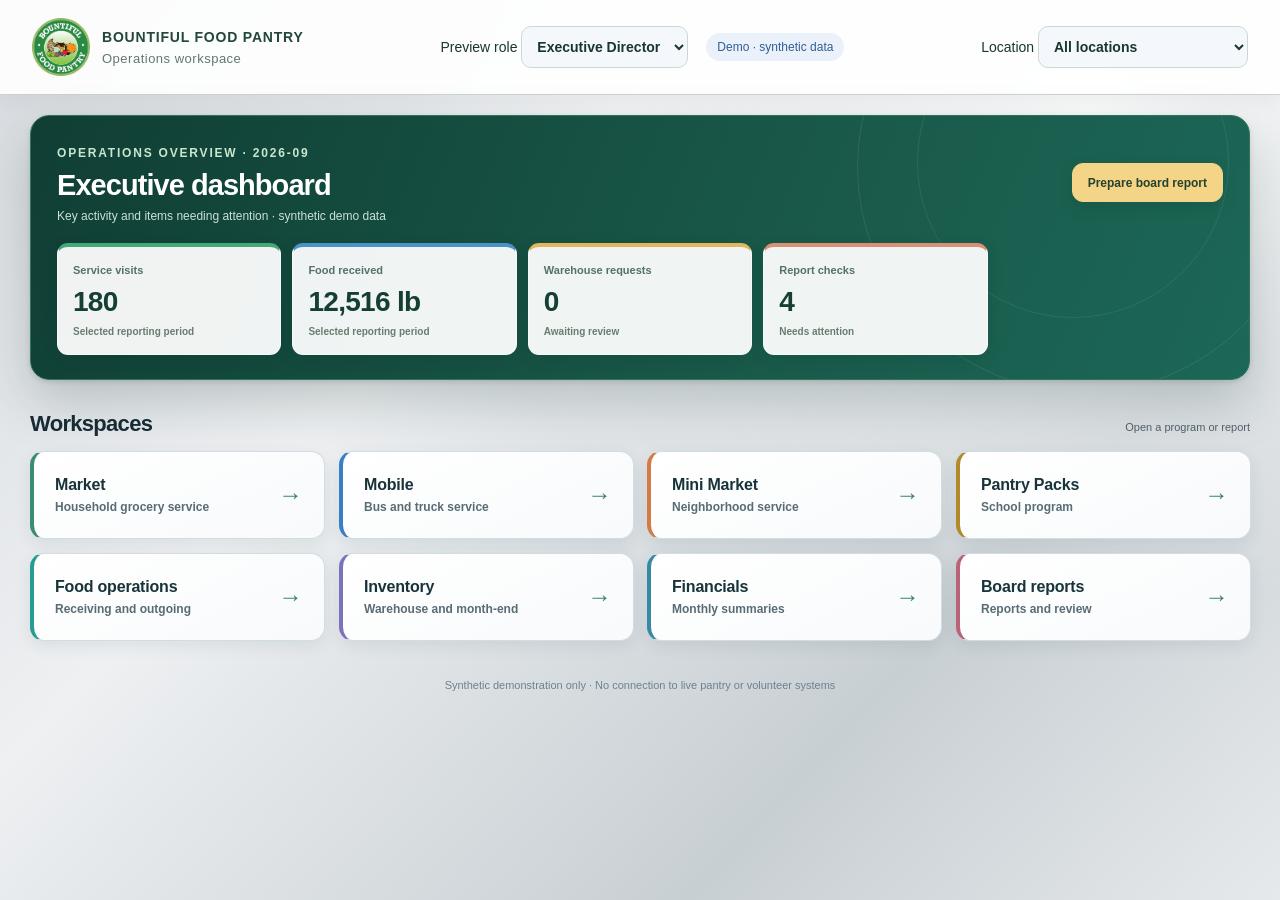
==== index.html @ 2905c81d "Release Mobile Bus form improvements" ====
<!doctype html><html lang="en"><head><meta charset="utf-8"><meta name="viewport" content="width=device-width,initial-scale=1"><link rel="icon" href="logo.png"><meta name="description" content="Bountiful Food Pantry operations prototype with synthetic demonstration data."><title>Bountiful · Operations</title><link rel="stylesheet" href="style.css?v=22"><link rel="stylesheet" href="theme.css?v=36"><link rel="stylesheet" href="report.css?v=3"></head><body><a class="skip-link" href="#main-content">Skip to main content</a><aside><img class="logo" src="logo.png" alt="Bountiful Food Pantry"><div class="workspace">OPERATIONS WORKSPACE</div><nav id="nav" aria-label="Main workspace navigation"></nav><div class="aside-bottom"><strong>One pantry. Shared purpose.</strong><p>Demo workspace<br>All records are synthetic.</p><button id="reset" class="quiet">Reset demo data</button></div></aside><div class="shell"><header><div class="header-brand"><img src="logo.png" alt="Bountiful Food Pantry" class="header-logo"><div><span class="eyebrow">BOUNTIFUL FOOD PANTRY</span><span class="header-caption">Operations workspace</span></div></div><label>Preview role <select id="demoRole" aria-label="Preview user role"><option value="director">Executive Director</option><option value="staff">Staff</option><option value="volunteer">Volunteer</option></select></label><span class="badge">Demo · synthetic data</span><label>Location <select id="location"><option value="all">All locations</option><option value="bountiful">Bountiful</option><option value="north">Northern Davis · planned</option></select></label></header><main id="main-content" tabindex="-1"><div class="heading"><div><p id="breadcrumb" class="eyebrow"></p><h1 id="title"></h1><p id="subtitle"></p></div><button class="primary" id="mainAction">Record service</button></div><div class="filterbar"><span>Reporting period</span><label>From <input id="from" type="date" value="2026-09-01"></label><label>To <input id="to" type="date" value="2026-09-30"></label><span id="periodStatus"></span></div><div id="content" aria-live="off"></div></main><footer>Synthetic demonstration only · No connection to live pantry or volunteer systems</footer></div><dialog id="modal" aria-labelledby="modalTitle"><form id="entry"><div class="dialog-head"><h2 id="modalTitle"></h2><button type="button" id="close" aria-label="Close form">×</button></div><div id="fields"></div><p class="muted">Saved once. Included automatically in the matching dashboards and reports.</p><button class="primary" type="submit">Save record</button></form></dialog><div id="toast" role="status"></div><script src="app.js?v=84"></script></body></html>
---- style.css ----
:root{--green:#2a8a42;--blue:#1f63b2;--ink:#172c25;--muted:#67776f;--line:#dfe7e2;--bg:#f4f7f5}*{box-sizing:border-box}body{margin:0;background:var(--bg);font:16px/1.5 'Segoe UI',Arial,sans-serif;color:var(--ink)}button,input,select,textarea{font:inherit}button{cursor:pointer;border:1px solid var(--line);border-radius:8px;background:white;padding:10px 16px;color:var(--ink)}button:hover{filter:brightness(.96)}button:focus-visible,a:focus-visible,input:focus-visible,select:focus-visible,textarea:focus-visible{outline:3px solid #82b5e9;outline-offset:3px}.primary{background:var(--green);color:white;border-color:var(--green)}aside{width:248px;position:fixed;inset:0 auto 0 0;background:#fff;border-right:1px solid var(--line);padding:28px 18px;display:flex;flex-direction:column}.logo{width:180px;height:100px;object-fit:contain;align-self:center}.workspace{font-size:12px;letter-spacing:1.8px;color:var(--muted);margin:26px 12px 14px}nav button{display:flex;align-items:center;gap:13px;width:100%;text-align:left;border:0;background:transparent;margin:4px 0;padding:12px 14px;font-size:15px}nav button.active{background:#eaf4ed;color:#206b34;font-weight:650}nav .icon{width:24px;color:var(--muted);font-size:21px}.aside-bottom{margin-top:auto;font-size:14px;padding:20px 10px 0}.aside-bottom p{color:var(--muted)}.quiet{background:transparent;font-size:14px}.shell{margin-left:248px}header{min-height:84px;display:flex;align-items:center;justify-content:space-between;padding:16px 36px;background:white;border-bottom:1px solid var(--line);gap:20px}.eyebrow{font-size:12px;letter-spacing:1.5px;font-weight:700;color:var(--muted)}.badge{background:#eaf2fb;color:var(--blue);border-radius:30px;padding:5px 11px;font-size:12px;margin-left:16px}select,input,textarea{border:1px solid #ccd9d1;border-radius:7px;background:white;padding:9px 11px;color:var(--ink)}header label{font-size:14px}main{padding:32px 36px;max-width:1600px;margin:auto}.heading{display:flex;justify-content:space-between;align-items:center;gap:20px}.heading h1{font-size:34px;font-weight:650;letter-spacing:-1px;margin:4px 0}.heading p{margin:0;color:var(--muted)}.filterbar{display:flex;align-items:center;gap:16px;margin:26px 0;font-size:14px;flex-wrap:wrap}.filterbar label{display:flex;gap:8px;align-items:center}.filterbar input{font-size:14px}#periodStatus{color:var(--muted);margin-left:auto}.metrics{display:grid;grid-template-columns:repeat(4,1fr);gap:18px}.card{background:#fff;border:1px solid var(--line);border-radius:12px;padding:24px;box-shadow:0 2px 3px #172c2503}.metric .value{font-size:34px;letter-spacing:-1px;font-weight:650;margin:12px 0 5px}.metric p{margin:0;font-size:14px;color:var(--muted)}.accent{color:var(--green)}.grid{display:grid;grid-template-columns:1.6fr 1fr;gap:22px;margin-top:22px}.grid.equal{grid-template-columns:1fr 1fr}h2{font-size:20px;font-weight:650;margin:0 0 6px}h3{font-size:16px;margin:0}.muted{color:var(--muted);font-size:14px}.section-head{display:flex;align-items:center;justify-content:space-between;margin-bottom:20px;gap:16px}.bar-row{display:grid;grid-template-columns:105px 1fr 70px;gap:15px;align-items:center;margin:22px 0;font-size:14px}.bar{height:14px;background:#edf2ef;border-radius:4px;overflow:hidden}.bar i{height:100%;display:block;background:var(--green);border-radius:4px}.bar-row:nth-child(even) .bar i{background:var(--blue)}.notice{padding:16px 18px;border-left:3px solid #c5942c;background:#fcf8ed;border-radius:5px;margin:16px 0;font-size:14px}.notice strong{display:block;margin-bottom:5px}.activity{display:flex;gap:14px;padding:17px 0;border-bottom:1px solid var(--line);align-items:center}.activity:last-child{border:0}.tile-icon{width:42px;height:42px;display:grid;place-items:center;background:#eaf4ed;color:var(--green);border-radius:10px;font-size:20px}.activity div:nth-child(2){flex:1}.status{font-size:12px;background:#eaf4ed;color:#226c36;padding:5px 9px;border-radius:20px;white-space:nowrap}.status.warn{background:#fcf2d9;color:#865d0c}.table-wrap{overflow:auto}table{border-collapse:collapse;width:100%;font-size:14px}th{text-align:left;color:var(--muted);font-weight:500;background:#f7f9f8}td,th{padding:15px 12px;border-bottom:1px solid var(--line)}td strong{font-weight:600}.toolbar{display:flex;gap:12px;margin-bottom:20px;flex-wrap:wrap}.toolbar input{flex:1;min-width:170px}.programs{display:grid;grid-template-columns:repeat(2,1fr);gap:20px}.program{border-top:4px solid var(--green)}.program .big{font-size:28px;font-weight:650}.program p{color:var(--muted);font-size:14px}.paper{background:white;border:1px solid var(--line);padding:40px;max-width:900px;margin:20px auto;box-shadow:0 5px 25px #1730220a}.paper-head{border-bottom:3px solid var(--green);display:flex;align-items:center;justify-content:space-between;padding-bottom:24px;margin-bottom:24px}.paper-head img{width:110px;height:80px;object-fit:contain}.paper h2{color:var(--green);margin-top:24px}.paper p{white-space:pre-wrap}textarea{width:100%;min-height:115px;resize:vertical}.note-field{margin:20px 0}.note-field label{display:block;font-weight:600;margin-bottom:9px}footer{padding:10px 36px 25px;color:var(--muted);font-size:12px}dialog{border:0;border-radius:14px;padding:28px;width:min(560px,90vw);box-shadow:0 15px 80px #0003}dialog::backdrop{background:#0b231c70}.dialog-head{display:flex;justify-content:space-between;align-items:center;margin-bottom:20px}.dialog-head button{border:0;font-size:24px;padding:0 8px}#fields label{display:block;margin:15px 0}#fields label input,#fields label select{display:block;width:100%;margin-top:6px}#toast{position:fixed;bottom:24px;right:24px;background:#173d29;color:white;padding:14px 22px;border-radius:9px;display:none}.empty{text-align:center;padding:65px 20px}.empty h2{font-size:26px}.progress{background:#e7ece9;height:9px;border-radius:9px;margin:14px 0}.progress i{display:block;height:100%;background:var(--blue);border-radius:9px}.hero-card{background:#153f2a;color:white;border:0}.hero-card p,.hero-card .muted{color:#c8ddd0}.hero-card h2{font-size:25px}.small-link{border:0;color:var(--blue);padding:3px;background:transparent;font-size:14px}@media(max-width:1100px){aside{width:210px}.shell{margin-left:210px}main{padding:24px}.metrics{grid-template-columns:repeat(2,1fr)}.grid{grid-template-columns:1fr}header{padding:16px 24px;flex-wrap:wrap}.badge{display:inline-block;margin:8px 0 0}}@media(max-width:720px){aside{position:static;width:auto;padding:12px}.logo{height:55px;width:140px}.workspace,.aside-bottom{display:none}nav{display:flex;overflow:auto}nav button{width:auto;white-space:nowrap}nav .icon{display:none}.shell{margin:0}header{padding:14px}main{padding:20px 14px}.heading{align-items:flex-start}.heading h1{font-size:28px}.metrics,.programs,.grid.equal{grid-template-columns:1fr}.paper{padding:20px}.filterbar{gap:8px}header select{max-width:230px}}@media print{aside,header,.heading,.filterbar,footer,.no-print,#toast{display:none!important}.shell{margin:0}main{padding:0}.paper{border:0;box-shadow:none;margin:0;max-width:none}.paper h2{break-after:avoid}.paper table,.paper p{break-inside:avoid}body{background:white}.paper-head{display:flex!important}}

.tasks{display:grid;grid-template-columns:repeat(3,1fr);gap:20px}.task{padding:28px;display:flex;align-items:flex-start;flex-direction:column}.task h2{margin:22px 0 8px;font-size:23px}.task p{color:var(--muted);margin:0 0 24px}.task button{width:100%;min-height:48px;margin-top:10px}.task .primary{margin-top:auto}.nav-section{font-size:12px;letter-spacing:1px;color:var(--muted);padding:14px 14px 6px}button{min-height:44px}@media(max-width:1100px){.tasks{grid-template-columns:1fr}}@media(max-width:720px){.nav-section{display:none}}

.single-program{grid-template-columns:1fr}.single-program .program{max-width:950px}.programs .program:nth-child(2){border-top-color:var(--blue)}

aside{overflow-y:auto}aside .logo,aside nav,aside .workspace,aside .aside-bottom{flex-shrink:0}

.program-home aside{display:none}.program-home .shell{margin-left:0}.program-home main{max-width:1200px;padding-top:48px}.program-home .heading{margin-bottom:32px}.program-home .heading h1{font-size:38px}.program-home header{max-width:none}.home-programs{display:grid;grid-template-columns:repeat(3,minmax(0,1fr));gap:22px}.program-choice{display:flex;flex-direction:column;align-items:flex-start;text-align:left;padding:28px;border:1px solid var(--line);border-top:4px solid var(--green);border-radius:12px;min-height:240px;box-shadow:0 3px 12px #173d2905;transition:box-shadow .15s,transform .15s}.program-choice:hover{transform:translateY(-3px);box-shadow:0 8px 22px #173d2912}.program-choice:nth-child(2),.program-choice:nth-child(5){border-top-color:var(--blue)}.program-choice strong{font-size:23px;margin:20px 0 8px;line-height:1.25}.choice-description{font-size:16px;color:var(--muted);margin-bottom:24px}.choice-open{margin-top:auto;color:var(--green);font-weight:650;font-size:15px}.home-leadership{display:flex;justify-content:space-between;align-items:center;gap:20px;border-top:1px solid var(--line);margin-top:34px;padding-top:26px}.home-leadership p{margin:4px 0}.home-links{display:flex;gap:12px;flex-wrap:wrap}.program-home header .eyebrow{font-size:14px}.program-home footer{text-align:center}@media(max-width:950px){.home-programs{grid-template-columns:repeat(2,minmax(0,1fr))}.home-leadership{align-items:flex-start;flex-direction:column}}@media(max-width:600px){.home-programs{grid-template-columns:1fr}.program-home main{padding-top:28px}.program-home .heading h1{font-size:30px}.program-choice{min-height:210px}.home-links{width:100%}.home-links button{flex:1}}
.program-home .filterbar{display:none!important}

/* Hidden workspaces must remain hidden even when cards/grid define display. */
[hidden]{display:none!important}
[data-daily-section][aria-pressed="true"],[data-food-section][aria-pressed="true"]{background:#e5f3e7;border-color:#5c956b;font-weight:700}
---- theme.css ----
/* Bountiful: bright program identity, calm working surfaces. */
:root{--ink:#132d3c;--muted:#536a79;--line:#dce5ed;--bg:#f0f5fa;--green:#2a8a42;--blue:#1f63b2}body{font-family:'Segoe UI',Arial,sans-serif;background:radial-gradient(ellipse at 90% 0,#e6f0ff 0,transparent 50%),var(--bg)}h1,h2,.value,.big,.program-choice strong{font-family:'Segoe UI',Arial,sans-serif}button{transition:background .18s,box-shadow .18s,transform .18s;border-radius:11px;font-weight:600}button:hover{filter:none;box-shadow:0 4px 12px #16354b12}button:active{transform:translateY(1px)}.primary{background:linear-gradient(135deg,#2a8a42,#177138);box-shadow:0 5px 13px #2a8a4222}.primary:hover{background:linear-gradient(135deg,#24843c,#12672e)}svg{display:block;width:24px;height:24px;flex-shrink:0}aside{background:linear-gradient(180deg,#153d32,#123f40);border:0;color:#eaf5ef;padding:24px 14px}.logo{width:90px;height:90px;background:white;border-radius:50%;padding:4px;box-shadow:0 6px 18px #0002}.workspace{color:#b4d3c7;font-size:11px;text-align:center;margin:20px 0 12px;letter-spacing:1.5px}.nav-section{color:#9cc3b8;padding-top:23px;font-size:11px}nav button{color:#e4f1ec;font-weight:450;font-size:14px;padding:11px 13px;border-radius:10px;min-height:44px;margin:3px 0}nav button:hover{background:#ffffff12;box-shadow:none}nav button.active{background:#e5f4de;color:#1b5731;font-weight:700;box-shadow:0 4px 15px #0001}nav .icon{color:#a7cbbb;width:22px}nav .icon svg{width:21px;height:21px}nav button.active .icon{color:#258344}.aside-bottom{border-top:1px solid #ffffff20;margin-top:24px;padding-top:20px}.aside-bottom strong{font-weight:500}.aside-bottom p{color:#b7d1c6}.aside-bottom .quiet{color:#d4eade;border-color:#ffffff30}.aside-bottom .quiet:hover{background:#ffffff12}header{background:#ffffffdc;border-bottom:1px solid #dfe7f0;gap:18px;min-height:88px}.header-brand{display:flex;align-items:center;gap:12px}.header-logo{width:48px;height:48px;object-fit:contain;display:none}.header-caption{display:block;font-size:12px;color:var(--muted);letter-spacing:.5px}.header-brand .eyebrow{font-size:12px;color:#23473a}.badge{margin:0;background:#eaf1fb;color:#315f91;font-size:12px;white-space:nowrap}header label{margin-left:auto}header select{border-radius:10px;background:#f4f8fc;font-size:14px;font-weight:600}.heading h1{font-size:36px;font-weight:750;letter-spacing:-1.2px;color:#15364a}.heading .eyebrow{color:var(--blue);font-size:11px}.heading p#subtitle{font-size:15px;margin-top:5px}.filterbar{background:#ffffffa8;border:1px solid #dfe7f0;border-radius:13px;padding:12px 16px;margin:24px 0;gap:12px}.filterbar>span:first-child{font-weight:650;color:#294958}.filterbar input{background:#f6f9fc;border-color:#d6e0eb;border-radius:8px}.card{border-radius:17px;border-color:#e0e8f0;box-shadow:0 5px 18px #193e5705;padding:26px}.metric{position:relative;overflow:hidden;border-top:3px solid #2a8a42;background:linear-gradient(145deg,#fff,#f1faf3)}.metric:nth-child(2){border-top-color:#1f63b2;background:linear-gradient(145deg,#fff,#edf4fe)}.metric:nth-child(3){border-top-color:#d39924;background:linear-gradient(145deg,#fff,#fff8e6)}.metric:nth-child(4){border-top-color:#bb5148;background:linear-gradient(145deg,#fff,#fff0ed)}.metric .value{font-size:40px;font-weight:750;letter-spacing:-1.4px;color:#174a31;margin:10px 0}.metric:nth-child(2) .value{color:#1f579e}.metric:nth-child(3) .value{color:#865b08}.metric:nth-child(4) .value{color:#9c4038}.metric p:first-child{font-size:14px;font-weight:650;color:#385a6a}.metric p:last-child{font-size:13px;line-height:1.5}.section-head h2{font-size:21px;color:#173f50}.tile-icon{border-radius:14px;background:#e5f3e9;width:48px;height:48px;flex-shrink:0;box-shadow:0 3px 9px #1c55310b}.tile-icon svg{width:26px;height:26px}.bar{height:18px;border-radius:6px;background:#edf2f8}.bar i{background:linear-gradient(90deg,#49ad65,#248242);border-radius:6px;transform-origin:left;animation:grow-bar .7s cubic-bezier(.2,.8,.2,1)}.bar-row:nth-child(even) .bar i{background:linear-gradient(90deg,#5b99e2,#1f63b2)}.bar-row strong{text-align:right;color:#284a5e}.bar-row{grid-template-columns:105px 1fr 55px}.notice{background:#fff8e4;border-color:#d5a02c;border-radius:10px;color:#70541b}.activity{padding:18px 0}.status{font-weight:650;background:#e2f5e5}.hero-card{background:linear-gradient(130deg,#164c35,#17645c);box-shadow:0 10px 24px #134b3520}.hero-card h2{color:white;font-size:30px}.hero-card button{background:#f0f9ee;color:#1b5632;border:0}.program{border-top-width:0;position:relative;overflow:hidden;padding:32px;background:linear-gradient(160deg,#fff 65%,#e9f6ee)}.program-title{display:flex;align-items:center;gap:16px}.program .big{font-size:42px;letter-spacing:-1.5px;color:#245c3c;font-weight:750;margin:28px 0 10px}.program-mobile{background:linear-gradient(160deg,#fff 65%,#ebf3ff)}.program-mobile .tile-icon{background:#e7f0ff;color:var(--blue)}.program-mobile .big{color:var(--blue)}.program-mini .tile-icon{background:#fff0ea;color:#b5523d}.program-mini{background:linear-gradient(160deg,#fff 65%,#fff0ea)}.program-mini .big{color:#a74935}.program button{background:#2a8a42;color:white;border:0}.program-mobile button{background:#1f63b2}.program-mini button{background:#b5523d}.program table{background:#ffffffc0;border-radius:12px;overflow:hidden}th{background:#f0f5fa;font-weight:650;color:#436377;font-size:12px;letter-spacing:.25px}td{border-color:#edf1f6}tbody tr:hover{background:#f5f9fc}td button{font-size:13px;background:#eef6f0;color:#23743b;border:0}.table-wrap{border-radius:12px}.toolbar input{background:#f4f8fc;border-color:#dbe6f1;padding:12px 16px}.toolbar select{background:#f4f8fc}textarea{background:#f8fafc;border-color:#d8e2ed;border-radius:12px;padding:15px;line-height:1.65}.note-field label{font-size:14px;color:#254b60}.dialog-head h2{font-size:25px}dialog{border-radius:22px;padding:32px;background:#fff;max-height:90vh;overflow:auto}dialog::backdrop{background:#102e4680;backdrop-filter:blur(4px)}#fields input,#fields select{min-height:48px;background:#f6f9fc;border-color:#dbe5ed}.paper{border-radius:8px;color:#172c25}.paper-head h1{font-size:32px}#content{animation:arrive .35s ease-out}#toast{box-shadow:0 8px 28px #102c3830;background:#153e32;border:1px solid #6bad80;max-width:calc(100vw - 40px);z-index:30}.program-home header{padding:18px max(32px,calc((100vw - 1240px)/2));background:white}.program-home .header-logo{display:block;width:58px;height:58px}.program-home .header-brand .eyebrow{font-size:14px;letter-spacing:.8px}.program-home .header-caption{font-size:13px}.program-home main{max-width:1304px;padding:32px}.program-home .heading{display:none}.welcome-band{display:grid;grid-template-columns:1fr .9fr;gap:40px;align-items:center;margin:8px 0 38px;padding:16px 0 6px}.welcome-label{font-size:11px;letter-spacing:2px;font-weight:700;color:#357f49}.welcome-copy h1{font-size:clamp(38px,4.3vw,58px);line-height:1.06;letter-spacing:-2.6px;font-weight:800;color:#163f36;margin:17px 0 20px}.welcome-copy h1 em{font-style:normal;color:#2a8a42}.welcome-copy p{font-size:16px;line-height:1.6;color:#536d7c;margin:0 0 15px}.welcome-period{font-size:12px;color:#617888}.impact-panel{background:linear-gradient(135deg,#154332,#176c54);border-radius:23px;padding:28px 30px;color:#fff;box-shadow:0 14px 35px #1d664a20;position:relative;overflow:hidden}.impact-panel:after{content:'';position:absolute;width:250px;height:250px;border:35px solid #ffffff06;border-radius:50%;right:-130px;top:-110px;pointer-events:none}.impact-title{display:flex;justify-content:space-between;align-items:center;font-weight:650;font-size:16px;gap:10px}.impact-title>span{font-size:9px;letter-spacing:1px;color:#d1e8db;background:#ffffff12;border-radius:20px;padding:5px 8px}.impact-numbers{display:grid;grid-template-columns:repeat(3,minmax(0,1fr));gap:18px;padding:28px 0}.impact-numbers strong{display:block;font-size:30px;letter-spacing:-1px;font-weight:750}.impact-numbers span{display:block;font-size:12px;color:#d0e5d8;line-height:1.4;margin-top:5px}.impact-footer{padding-top:15px;border-top:1px solid #ffffff25;display:flex;justify-content:space-between;align-items:center;font-size:12px;color:#d7eddf}.impact-footer svg{width:20px;height:20px}.program-section-title{display:flex;justify-content:space-between;align-items:center;margin:0 0 19px}.program-section-title h2{font-size:21px;color:#214659}.program-section-title>span{font-size:12px;color:#698191}.home-programs{grid-template-columns:repeat(6,minmax(0,1fr));gap:18px}.program-choice{grid-column:span 2;padding:25px;border:0;border-radius:20px;min-height:225px;box-shadow:0 6px 20px #183e5207;position:relative;overflow:hidden;transform:none;background:#fff;text-align:left;isolation:isolate}.program-choice:after{content:'';position:absolute;width:180px;height:180px;border:26px solid currentColor;border-radius:50%;opacity:.035;top:-90px;right:-65px;z-index:-1;transition:transform .4s}.program-choice:hover:after{transform:scale(1.2)}.program-choice:hover{transform:translateY(-4px);box-shadow:0 14px 28px #193f541c;filter:none}.choice-top{display:flex;align-items:center;justify-content:space-between;gap:20px;width:100%}.choice-label{font-size:11px;max-width:150px;text-align:right;line-height:1.5;opacity:.85}.program-choice .tile-icon{width:46px;height:46px;box-shadow:none;border-radius:13px}.program-choice .tile-icon svg{width:26px;height:26px}.program-choice strong{font-size:25px;letter-spacing:-.65px;line-height:1.16;margin:19px 0 9px}.choice-description{font-size:14px;margin-bottom:26px;line-height:1.5}.choice-bottom{display:flex;gap:12px;align-items:center;justify-content:space-between;width:100%;margin-top:auto}.choice-count{font-size:11px;line-height:1.4;display:flex;flex-direction:column}.choice-count b{font-size:19px;letter-spacing:-.4px}.choice-open{margin:0;font-size:12px;font-weight:700;padding:9px 11px;border-radius:9px;background:#ffffffb0;white-space:nowrap}.choice-market,.choice-mobile{grid-column:span 3;min-height:225px}.choice-market{background:linear-gradient(120deg,#2a8a42,#176e38);color:white}.choice-market .tile-icon{background:#ffffff20;color:#fff}.choice-market .choice-description{color:#e6f5e8}.choice-market .choice-open{background:#fff;color:#246b36}.choice-mobile{background:linear-gradient(120deg,#1f63b2,#164c93);color:white}.choice-mobile .tile-icon{background:#ffffff20;color:#fff}.choice-mobile .choice-description{color:#e4efff}.choice-mobile .choice-open{background:#fff;color:#205b9e}.choice-mini{background:#fff0e9;color:#873b24}.choice-mini .tile-icon{background:#ffded0;color:#a74d31}.choice-mini .choice-description{color:#804d3c}.choice-mini .choice-open{color:#893d27}.choice-packs{background:#fff4d7;color:#735014}.choice-packs .tile-icon{background:#f9e2a5;color:#8c611a}.choice-packs .choice-description{color:#775c2a}.choice-packs .choice-open{color:#76531b}.choice-food{background:#e9f4f9;color:#225b78}.choice-food .tile-icon{background:#cde7f0;color:#246782}.choice-food .choice-description{color:#436b80}.choice-food .choice-open{color:#235d78}.home-leadership{background:#193c52;color:white;border:0;border-radius:18px;padding:23px 26px;gap:20px;margin-top:24px}.home-leadership h2{font-size:19px;color:white;letter-spacing:-.3px}.home-leadership p{font-size:13px;color:#c4d7e5;margin:5px 0 0}.leadership-icon{width:48px;height:48px;display:grid;place-items:center;background:#ffffff12;border-radius:12px;flex-shrink:0}.home-leadership>div:nth-child(2){flex:1}.home-links button{font-size:13px;padding:11px 14px;background:#ffffff12;color:#edf6ff;border-color:#ffffff28}.home-links button:last-child{background:#fff;color:#19435b;border-color:#fff}.home-links button:hover{background:#dcecf7;color:#173d52}.program-home footer{font-size:11px;color:#6c8190}.task{background:linear-gradient(150deg,#fff,#f4f9ff)}.task h2{color:#1c4558}.task:nth-child(2) .tile-icon{background:#e7f0ff;color:var(--blue)}.task:nth-child(3) .tile-icon{background:#fff1ca;color:#9b7020}.task button:not(.primary){background:#f3f7fc;border-color:#dfe9f2}.progress{height:12px;background:#e7eef6}.progress i{background:linear-gradient(90deg,#5b9bdf,#1f63b2);animation:grow-bar .7s ease-out;transform-origin:left}
@keyframes arrive{from{opacity:0;transform:translateY(9px)}to{opacity:1;transform:translateY(0)}}@keyframes grow-bar{from{transform:scaleX(0)}to{transform:scaleX(1)}}
@media(min-width:1500px){.program-home main{padding-top:44px}.welcome-band{margin-bottom:42px}.program-choice{min-height:245px}}@media(max-width:1100px){.metrics{gap:14px}.metric .value{font-size:34px}.program-home header{padding:15px 26px}.program-home header .header-brand .eyebrow{font-size:12px}.home-leadership{flex-wrap:wrap}.home-links{margin-left:auto}.home-programs{grid-template-columns:repeat(6,minmax(0,1fr))}.welcome-band{gap:24px}.impact-panel{padding:24px}.impact-numbers{gap:12px}.impact-numbers strong{font-size:26px}.home-leadership{flex-direction:row;align-items:center}}@media(max-width:850px){.welcome-band{grid-template-columns:1fr;gap:25px;padding:0}.welcome-copy h1 br{display:none}.welcome-copy h1{font-size:44px;letter-spacing:-1.6px}.welcome-copy h1 em{display:block}.welcome-copy p br{display:none}.impact-panel{padding:23px 26px}.impact-numbers{padding:22px 0}.impact-numbers strong{font-size:30px}.home-programs{grid-template-columns:repeat(2,minmax(0,1fr))}.program-choice,.choice-market,.choice-mobile{grid-column:span 1;min-height:250px}.choice-food{grid-column:span 2;min-height:190px}.program-home header{flex-wrap:wrap}.program-home header .badge{margin-left:auto}.program-home header label{width:100%;margin:0;display:flex;align-items:center;gap:10px}.program-home header label select{flex:1;max-width:none}.home-leadership{flex-wrap:wrap}.home-links{margin-left:0;width:100%}.home-links button{flex:1}.choice-label{font-size:10px}.choice-bottom{flex-wrap:wrap}.card{padding:22px}.section-head{flex-wrap:wrap}}@media(max-width:720px){aside{padding:14px}.logo{width:54px;height:54px}.workspace{display:none}nav{padding-top:12px;gap:4px}nav button{background:#ffffff08;font-size:13px;min-height:42px}nav button.active{background:#e5f4de}.header-logo{display:block;width:40px;height:40px}.header-caption{font-size:11px}header{padding:13px 16px;gap:12px}header .badge{font-size:10px}.header-brand .eyebrow{font-size:10px;letter-spacing:.5px}header label{font-size:12px}header select{font-size:13px}.heading h1{font-size:30px}.heading{gap:12px;flex-wrap:wrap}.heading .primary{font-size:14px}.metrics{grid-template-columns:repeat(2,minmax(0,1fr))}.metric{padding:18px}.metric .value{font-size:31px}.metric p:first-child{font-size:13px}.metric p:last-child{font-size:12px}.filterbar{padding:10px}.filterbar>span:first-child{width:100%}#periodStatus{width:100%;margin-left:0;font-size:12px}.program-home main{padding:25px 18px}.program-home header{padding:16px 18px}.program-home .header-logo{width:49px;height:49px}.welcome-copy h1{font-size:42px}.program-section-title h2{font-size:20px}.program-section-title>span{display:none}.program-choice{padding:21px}.program-choice strong{font-size:24px}.choice-label{max-width:120px}.home-leadership h2{font-size:18px}.program .big{font-size:38px}.paper-head{gap:15px}.paper-head h1{font-size:25px}.paper-head img{width:75px;height:65px}.bar-row{grid-template-columns:85px 1fr 45px;gap:10px;font-size:13px}.home-leadership .leadership-icon{display:none}}@media(max-width:520px){.home-programs{grid-template-columns:1fr}.program-choice,.choice-market,.choice-mobile,.choice-food{grid-column:auto;min-height:215px}.choice-bottom{flex-wrap:nowrap}.program-choice strong{font-size:27px}.choice-label{max-width:160px;font-size:11px}.impact-panel{padding:22px 20px}.impact-title{font-size:14px}.impact-numbers{gap:12px}.impact-numbers strong{font-size:26px}.impact-numbers span{font-size:11px}.welcome-copy h1{font-size:40px}.home-leadership{padding:22px}.home-links{flex-direction:column}.home-links button{width:100%}.program-home .header-brand .eyebrow{font-size:10px}.program-home .header-caption{font-size:11px}.program-home .badge{font-size:10px}.header-brand{gap:8px}.impact-footer{font-size:11px}.metric .value{font-size:28px}.metric{padding:15px}}
@media(prefers-reduced-motion:reduce){*,*:before,*:after{animation:none!important;transition:none!important;scroll-behavior:auto!important}.program-choice:hover{transform:none}}
@media print{body{background:white!important}.paper{box-shadow:none;border:0;padding:0;border-radius:0}#content{animation:none}.paper h2{color:#2a8a42}.paper td,.paper th{padding:10px}header,aside{display:none!important}.shell{margin:0!important}}
.home-links .volunteer-link{display:inline-flex;align-items:center;min-height:44px;padding:10px 16px;border:1px solid #c9dcd0;border-radius:11px;background:#eff8ec;color:#24653b;font-size:14px;font-weight:600;text-decoration:none}.home-links .volunteer-link:hover{background:#e3f1dd}


/* Premium workspace refinement: task-first, legible and calm. */
:root{--bg:#f5f7f5;--ink:#18372f;--muted:#64776f;--line:#e1e8e2;--green:#237644}
body{background:#f5f7f5;color:var(--ink);font-family:Inter,'Segoe UI',Arial,sans-serif}
aside{background:linear-gradient(180deg,#133c34 0%,#163b35 58%,#102f2b 100%);box-shadow:5px 0 24px #143a2910}
nav .nav-section{font-size:10px;letter-spacing:1.55px;font-weight:750;color:#9bbfb1;margin:8px 8px 3px;padding-top:20px}
nav button{font-size:13.5px;min-height:40px;margin:1px 0;padding:9px 12px;transition:background .15s,color .15s}
nav button.active{background:#e6f2e8;color:#164d35;box-shadow:none}
nav button:hover:not(.active){background:#ffffff15}
header{background:#fff;border-bottom:1px solid #e4ebe5}
main{max-width:1560px}
.heading h1{font-size:clamp(26px,2.8vw,36px);font-weight:760;letter-spacing:-1.2px}
.heading p#subtitle{max-width:760px;line-height:1.6}
.card{border:1px solid #e3eae4;border-radius:17px;box-shadow:0 6px 22px #1b443009}
.card h2{letter-spacing:-.45px}
button{transition:background .15s,box-shadow .15s,transform .15s}
button:focus-visible,a:focus-visible,input:focus-visible,select:focus-visible,textarea:focus-visible{outline:3px solid #85b9aa;outline-offset:3px}
button.primary{background:#237644;border-color:#237644;box-shadow:none}
button.primary:hover{background:#195f36;box-shadow:0 6px 14px #195f361f}
input,select,textarea{border-color:#cbdad0;background:#fff}
textarea{min-height:92px;line-height:1.55}
.table-wrap{border-radius:11px}
th{letter-spacing:.2px}
.executive-start{display:flex;align-items:center;justify-content:space-between;gap:26px;padding:30px 34px;border-radius:20px;background:linear-gradient(120deg,#153f36,#1f6650);color:#fff;margin-bottom:20px;box-shadow:0 12px 32px #163d3222}
.executive-start .eyebrow{color:#c3dfcf;letter-spacing:1.8px;font-size:10px}
.executive-start h2{font-size:clamp(26px,3vw,39px);font-weight:770;letter-spacing:-1.3px;line-height:1.15;color:#fff;margin:9px 0}
.executive-start p{margin:0;color:#d6e7dc;font-size:14px;max-width:500px}
.executive-actions{display:flex;flex-direction:column;align-items:stretch;gap:10px;min-width:210px}
.executive-actions button{border-color:#ffffff4a;background:#ffffff13;color:#fff;font-size:13px}
.executive-actions button.primary{background:#f4faf5;color:#164f34;border-color:#f4faf5}
.executive-actions button:hover{background:#ffffff2b}
.executive-actions button.primary:hover{background:#e0efe5}
.attention-grid{display:grid;grid-template-columns:repeat(3,minmax(0,1fr));gap:15px;margin-bottom:24px}
.attention-item{display:flex;flex-direction:column;align-items:flex-start;text-align:left;gap:8px;min-height:147px;padding:22px 23px;background:#fff;border:1px solid #e0e8e1;border-radius:16px;box-shadow:0 4px 18px #183c2b08}
.attention-item:hover{border-color:#a9c9b5;box-shadow:0 9px 24px #183c2b14}
.attention-item>span{font-size:10px;letter-spacing:1.2px;font-weight:750;color:#5a7468}
.attention-item strong{font-size:35px;line-height:1.05;font-weight:790;color:#173f31;letter-spacing:-1.3px}
.attention-item small{font-size:12px;color:#32724b;font-weight:650;margin-top:auto}
.home-priorities{padding:22px 25px;margin:0 0 25px;border-radius:16px;border:1px solid #e0e8e1;background:#fff}
.home-priorities .section-head{margin-bottom:15px}
.home-priorities h2{margin:0;font-size:19px}
.home-data-note{color:#70847a;font-size:12px;margin:15px 0 26px}
.program-section-title{margin-top:28px}
.home-programs{gap:14px}
.program-choice{box-shadow:0 4px 18px #1a4c3510}
.program-choice:hover{box-shadow:0 12px 28px #1a4c3520}
@media(max-width:1050px){.executive-start{flex-direction:column;align-items:stretch}.executive-actions{flex-direction:row}.executive-actions button{flex:1}.attention-grid{grid-template-columns:repeat(3,minmax(0,1fr))}}
@media(max-width:700px){.executive-start{padding:24px 21px}.executive-actions{flex-direction:column}.attention-grid{grid-template-columns:1fr;gap:10px}.attention-item{min-height:105px;padding:17px 20px}.attention-item strong{font-size:29px}.home-priorities{padding:17px 13px}.executive-start h2{font-size:29px}}
@media print{.executive-start,.attention-grid,.home-priorities,.home-data-note{display:none!important}}


/* Board presentation: make the board packet the hero, not the controls. */
.board-presentation-intro{display:flex;justify-content:space-between;align-items:center;gap:28px;padding:34px 38px;margin:0 0 22px;border-radius:20px;color:#fff;background:linear-gradient(112deg,#153d34 0%,#1d6250 65%,#286d55 100%);box-shadow:0 15px 38px #173d3221}
.board-presentation-intro .eyebrow{color:#bbdfcd;font-size:10px;letter-spacing:1.7px}
.board-presentation-intro h2{font-size:clamp(26px,3vw,38px);letter-spacing:-1.2px;line-height:1.13;margin:10px 0;color:#fff;max-width:660px}
.board-presentation-intro p{color:#d7e8dc;max-width:650px;font-size:14px;line-height:1.65;margin:0}
.board-presentation-facts{display:flex;flex-wrap:wrap;gap:9px;margin-top:22px}
.board-presentation-facts span{padding:7px 11px;border-radius:30px;border:1px solid #ffffff37;background:#ffffff10;color:#e7f2e9;font-size:11px}
.board-presentation-actions{display:flex;flex-direction:column;align-items:stretch;gap:9px;min-width:216px}
.board-presentation-actions .primary{background:#fff;color:#17573c;border:1px solid #fff;font-size:13px;padding:14px 16px}
.board-presentation-actions .primary:hover{background:#e7f3e9;color:#134e35}
.board-presentation-actions>span{color:#d0e5d6;font-size:11px;text-align:center}
@media(max-width:850px){.board-presentation-intro{flex-direction:column;align-items:stretch;padding:27px 24px}.board-presentation-actions{min-width:0}}
@media print{.board-presentation-intro{display:none!important}}


/* Reporting is an everyday workspace, not a presentation microsite. */
.board-presentation-intro{display:none!important}
.board-workspace-heading{display:flex;justify-content:space-between;align-items:center;gap:22px;margin-bottom:20px;padding:24px 28px;background:#fff;border:1px solid #e1e9e3;border-radius:17px;box-shadow:0 4px 18px #183c2b08}
.board-workspace-heading .eyebrow{font-size:10px;letter-spacing:1.4px;color:#33724d}
.board-workspace-heading h2{font-size:27px;letter-spacing:-.8px;color:#193f30;margin:7px 0}
.board-workspace-heading p{font-size:14px;color:#60766a;margin:0 0 10px;line-height:1.55}
.board-source-status{font-size:12px;color:#4c735d}
.board-workspace-heading button{white-space:nowrap}
@media(max-width:700px){.board-workspace-heading{flex-direction:column;align-items:stretch;padding:21px}.board-workspace-heading button{width:100%}}
@media print{.board-workspace-heading{display:none!important}}


/* Grant Management — consistent professional data-entry layout. */
.grant-metrics{display:grid;grid-template-columns:repeat(4,minmax(0,1fr));gap:14px;margin-bottom:22px}
.grant-metric{min-width:0;min-height:126px;background:#fff;border:1px solid #e0e9e2;border-radius:15px;padding:21px 23px;box-shadow:0 4px 18px #183c2b08;display:flex;flex-direction:column;align-items:flex-start}
.grant-metric>span{font-size:10px;font-weight:760;letter-spacing:1.1px;color:#6a8072}
.grant-metric strong{font-size:clamp(24px,2.3vw,33px);letter-spacing:-1.2px;color:#1b4937;line-height:1.3;margin:10px 0 4px;overflow-wrap:anywhere}
.grant-metric small{font-size:11px;color:#74867b;line-height:1.4}
.grant-editor,.grant-register{padding:29px 32px;margin-bottom:20px}
.grant-editor-heading{display:flex;justify-content:space-between;gap:20px;align-items:flex-start;margin-bottom:27px}
.grant-editor-heading h2{font-size:23px;margin:5px 0 8px;color:#193e30;letter-spacing:-.6px}
.grant-editor-heading p{font-size:13px;color:#6a7c71;margin:0}
.grant-eyebrow{font-size:10px;letter-spacing:1.4px;font-weight:800;color:#287747}
.grant-demo-label{font-size:11px;color:#5f7d6b;background:#f0f7f1;border:1px solid #d8e8da;padding:7px 12px;border-radius:30px;white-space:nowrap}
.grant-form{display:block}
.grant-form-section{border-top:1px solid #e7eee8;padding:23px 0 26px}
.grant-form-section h3{font-size:14px;letter-spacing:-.1px;margin:0 0 19px;color:#294d3c}
.grant-form-grid{display:grid;grid-template-columns:repeat(2,minmax(0,1fr));gap:21px 25px}
.grant-form-grid>label{display:flex;flex-direction:column;align-items:stretch;gap:8px;min-width:0;font-size:12px;font-weight:700;color:#3e584b;line-height:1.35}
.grant-form-grid>label .required{color:#a35c39}
.grant-form-grid input,.grant-form-grid select{box-sizing:border-box;display:block;width:100%;min-width:0;height:45px;margin:0;padding:10px 13px;border:1px solid #cddcd1;border-radius:9px;background:#fff;font-size:14px;font-weight:450;color:#223d31}
.grant-form-grid input::placeholder{color:#9aaba0}
.grant-form-grid .grant-wide{grid-column:1/-1}
.grant-form-actions{border-top:1px solid #e7eee8;padding-top:22px;display:flex;align-items:center;gap:12px;flex-wrap:wrap}
.grant-form-actions button{min-height:43px;padding:10px 19px}
.grant-form-actions span{margin-left:auto;color:#7b8b80;font-size:11px}
.grant-register .section-head{align-items:center;margin-bottom:19px}
.grant-register h2{font-size:21px;margin:0 0 6px}
.grant-register .muted{font-size:12px;margin:0}
.grant-empty{background:#f7faf8;border:1px dashed #cddfd1;border-radius:12px;padding:35px 22px;text-align:center}
.grant-empty strong{font-size:15px;color:#28533d}
.grant-empty p{font-size:13px;color:#728277;max-width:440px;margin:9px auto 0;line-height:1.6}
@media(max-width:1150px){.grant-metrics{grid-template-columns:repeat(2,minmax(0,1fr))}}
@media(max-width:700px){.grant-metrics{grid-template-columns:repeat(2,minmax(0,1fr));gap:9px}.grant-metric{padding:16px;min-height:105px}.grant-metric strong{font-size:23px}.grant-editor,.grant-register{padding:20px 16px}.grant-form-grid{grid-template-columns:1fr;gap:17px}.grant-form-grid .grant-wide{grid-column:auto}.grant-form-actions span{margin-left:0;width:100%}.grant-editor-heading{flex-direction:column;gap:12px}}

/* Annual Pantry Packs: structured desktop and mobile data-entry form */
.annual-packs-editor{overflow:hidden}
.annual-packs-form{display:block;margin-top:24px;max-width:100%}
.annual-packs-grid{display:grid;grid-template-columns:repeat(2,minmax(0,1fr));gap:22px 26px;align-items:start}
.annual-packs-grid>label{display:flex;flex-direction:column;align-items:stretch;gap:9px;min-width:0;font-size:14px;font-weight:650;line-height:1.45;color:#294b3d}
.annual-packs-grid input{box-sizing:border-box;display:block;width:100%;min-width:0;height:48px;margin:0;padding:11px 14px;border:1px solid #c9d9cf;border-radius:10px;background:#fff;color:#173c2b;font:inherit;font-size:16px;font-weight:450}
.annual-packs-grid input:focus-visible{outline:3px solid #9cc8a9;outline-offset:2px;border-color:#287e4a}
.annual-packs-grid .annual-packs-wide{grid-column:1/-1}
.annual-packs-actions{display:flex;align-items:center;gap:18px;flex-wrap:wrap;border-top:1px solid #e3ece6;margin-top:25px;padding-top:23px}
.annual-packs-actions button{min-height:46px;padding:11px 24px}
.annual-packs-actions .muted{font-size:13px}
@media(max-width:700px){.annual-packs-grid{grid-template-columns:1fr;gap:18px}.annual-packs-grid .annual-packs-wide{grid-column:auto}.annual-packs-actions{align-items:stretch;flex-direction:column;gap:10px}.annual-packs-actions button{width:100%}}

/* Compact command center: desktop-first overview, no oversized promotional tiles. */
.program-home main{max-width:1440px;padding:20px 30px 26px}
.program-home .filterbar{margin-bottom:12px}
.compact-command{background:#fff;border:1px solid #dce8df;border-radius:16px;padding:22px 24px;box-shadow:0 3px 16px #143f2c08}
.compact-command-title{display:flex;justify-content:space-between;align-items:center;gap:18px;margin-bottom:18px}
.compact-command-title h2{font-size:27px;line-height:1.15;color:#183e30;letter-spacing:-.7px;margin:5px 0}
.compact-command-title p{margin:0;color:#688074;font-size:12px}
.compact-command-actions{display:flex;gap:9px;flex-wrap:wrap}
.compact-command-actions button{min-height:39px;padding:9px 15px;font-size:12px}
.compact-stats{display:grid;grid-template-columns:repeat(5,minmax(0,1fr));gap:10px}
.compact-stats button{display:flex;flex-direction:column;align-items:flex-start;text-align:left;background:#f7faf8;border:1px solid #e0eae3;border-radius:11px;padding:15px;min-width:0;min-height:100px}
.compact-stats button:hover,.compact-workspace:hover{background:#edf6ef;border-color:#b8d6c2;transform:none}
.compact-stats span{font-size:11px;color:#527061;font-weight:700}
.compact-stats strong{font-size:27px;line-height:1.25;color:#194a35;margin:5px 0}
.compact-stats small{font-size:10px;color:#72877a}
.compact-workspaces{margin-top:19px}
.compact-section-heading{display:flex;align-items:baseline;justify-content:space-between;margin-bottom:11px}
.compact-section-heading h2{font-size:18px;color:#193e30;margin:0}
.compact-section-heading span{font-size:11px;color:#718679}
.compact-workspace-grid{display:grid;grid-template-columns:repeat(4,minmax(0,1fr));gap:10px}
.compact-workspace{display:flex;align-items:center;text-align:left;gap:11px;min-height:76px;padding:13px 15px;background:#fff;border:1px solid #dce8df;border-radius:12px;color:#214c38}
.compact-workspace-icon{display:grid;place-items:center;width:37px;height:37px;border-radius:9px;background:#eaf4ed;color:#287648;flex-shrink:0}
.compact-workspace-icon svg{width:20px;height:20px}
.compact-workspace-copy{display:flex;flex-direction:column;gap:4px;min-width:0;flex:1}
.compact-workspace-copy strong{font-size:13px;line-height:1.2}
.compact-workspace-copy small{font-size:10px;color:#718679;line-height:1.3}
.compact-workspace-arrow{font-size:18px;color:#8ba598}
@media(max-width:1100px){.compact-stats{grid-template-columns:repeat(3,minmax(0,1fr))}.compact-workspace-grid{grid-template-columns:repeat(2,minmax(0,1fr))}}
@media(max-width:680px){.program-home main{padding:16px}.compact-command{padding:16px}.compact-command-title{align-items:flex-start;flex-direction:column}.compact-command-title h2{font-size:23px}.compact-stats{grid-template-columns:repeat(2,minmax(0,1fr))}.compact-stats button{min-height:88px;padding:12px}.compact-stats strong{font-size:22px}.compact-workspace-grid{grid-template-columns:1fr}.compact-workspace{min-height:65px}}

/* Premium BFP home identity — color and depth without sacrificing compactness. */
.program-home{background:radial-gradient(circle at 88% 8%,#e1eee6 0,transparent 35%),linear-gradient(150deg,#f7f8f2,#edf4f0 80%)}
.program-home header{border-bottom:1px solid #dce7dc;box-shadow:0 2px 12px #153f3010}
.program-home .compact-command{position:relative;overflow:hidden;background:linear-gradient(112deg,#103e35 0%,#19594a 61%,#1c6756 100%);border:1px solid #2c6e5c;border-radius:19px;box-shadow:0 16px 34px #123e3426;padding:24px 26px}
.program-home .compact-command:before{content:"";position:absolute;right:-60px;top:-175px;width:450px;height:450px;border:1px solid #ffffff17;border-radius:50%;pointer-events:none}
.program-home .compact-command:after{content:"";position:absolute;right:20px;top:-110px;width:310px;height:310px;border:1px solid #ffffff14;border-radius:50%;pointer-events:none}
.program-home .compact-command-title{position:relative;z-index:1}
.program-home .compact-command-title .eyebrow{color:#c8e7cc;font-weight:800;letter-spacing:1.8px}
.program-home .compact-command-title h2{color:#fff;font-size:29px;letter-spacing:-.95px}
.program-home .compact-command-title p{color:#c9e1d8;font-size:12px}
.program-home .compact-command-actions button{border:1px solid #b2d3c4;background:#ffffff13;color:#fff}
.program-home .compact-command-actions button.primary{background:#f4d486;border:1px solid #f4d486;color:#25422f;box-shadow:0 5px 15px #08291d25}
.program-home .compact-command-actions button:hover{background:#ffffff26}
.program-home .compact-command-actions button.primary:hover{background:#ffe2a0}
.program-home .compact-stats{position:relative;z-index:1;gap:11px}
.program-home .compact-stats button{background:#ffffffef;border:1px solid #ffffff80;box-shadow:0 4px 15px #0a302622;min-height:104px;transition:transform .18s,box-shadow .18s,background .18s}
.program-home .compact-stats button:hover{transform:translateY(-2px);box-shadow:0 8px 18px #092a272f;background:#fff}
.program-home .compact-stats button:nth-child(1){border-top:4px solid #43a978}
.program-home .compact-stats button:nth-child(2){border-top:4px solid #4b93c6}
.program-home .compact-stats button:nth-child(3){border-top:4px solid #e2b65c}
.program-home .compact-stats button:nth-child(4){border-top:4px solid #d99073}
.program-home .compact-stats button:nth-child(5){border-top:4px solid #7e8bc7}
.program-home .compact-stats span{color:#527365}
.program-home .compact-stats strong{color:#153f35;font-size:28px;letter-spacing:-.7px}
.program-home .compact-stats small{color:#687d70}
.program-home .compact-workspaces{margin-top:22px}
.program-home .compact-section-heading h2{font-size:20px;letter-spacing:-.5px;color:#173f35}
.program-home .compact-section-heading span{color:#6d8175}
.program-home .compact-workspace{background:#fff;border:1px solid #dce7df;box-shadow:0 4px 13px #1d4a3610;border-radius:13px;min-height:79px;transition:transform .18s,box-shadow .18s,border-color .18s}
.program-home .compact-workspace:hover{transform:translateY(-2px);background:#fff;box-shadow:0 10px 23px #1d4a3620;border-color:#b9d4c3}
.program-home .compact-workspace-icon{background:#e2f1e7;color:#237448}
.program-home .compact-workspace:nth-child(2) .compact-workspace-icon{background:#e0edfb;color:#2769aa}
.program-home .compact-workspace:nth-child(3) .compact-workspace-icon{background:#f9e9dc;color:#ae663d}
.program-home .compact-workspace:nth-child(4) .compact-workspace-icon{background:#f7ecd0;color:#987018}
.program-home .compact-workspace:nth-child(5) .compact-workspace-icon{background:#e2f1ec;color:#257b65}
.program-home .compact-workspace:nth-child(6) .compact-workspace-icon{background:#e6e9f8;color:#5665a4}
.program-home .compact-workspace:nth-child(7) .compact-workspace-icon{background:#e0eff4;color:#26778d}
.program-home .compact-workspace:nth-child(8) .compact-workspace-icon{background:#f5e6e6;color:#a45d63}
.program-home .compact-workspace-copy strong{color:#1c4335;font-size:13px}
.program-home .compact-workspace-arrow{color:#3d8c64}
@media(max-width:680px){.program-home .compact-command{padding:18px}.program-home .compact-command-title h2{font-size:24px}.program-home .compact-stats strong{font-size:23px}}
@media(prefers-reduced-motion:reduce){.program-home .compact-stats button,.program-home .compact-workspace{transition:none}}

/* Board report progressive disclosure: preparation remains accessible without endless scrolling. */
#content[data-view="board"] .board-extra{background:#fff;border:1px solid #dce7df;border-radius:15px;margin:14px 0 20px;box-shadow:0 4px 16px #183f2c0a;overflow:hidden}
#content[data-view="board"] .board-extra>summary{display:flex;align-items:center;gap:12px;cursor:pointer;list-style:none;padding:20px 24px;font-size:15px;font-weight:750;color:#1b4937;background:linear-gradient(90deg,#f3f8f3,#fff)}
#content[data-view="board"] .board-extra>summary::-webkit-details-marker{display:none}
#content[data-view="board"] .board-extra>summary:before{content:"+";display:grid;place-items:center;width:25px;height:25px;flex-shrink:0;background:#dcefe2;color:#1a6341;border-radius:8px;font-size:20px;font-weight:500}
#content[data-view="board"] .board-extra[open]>summary:before{content:"−"}
#content[data-view="board"] .board-extra>summary:hover{background:#eaf4ed}
#content[data-view="board"] .board-extra>.card{box-shadow:none;border:0;border-top:1px solid #e3ece5;border-radius:0;margin:0}
#content[data-view="board"] .board-extra>section{margin-bottom:0}
#content[data-view="board"] .board-extra.board-options .card{padding:22px 24px}
#content[data-view="board"] .board-extra:focus-within{border-color:#8abf9d}
@media print{#content[data-view="board"] .board-extra{display:none!important}}

/* Mobile Truck reconciliation: legible field labels, aligned controls, deliberate actions. */
#truckEntry.planning-form{display:grid!important;grid-template-columns:repeat(3,minmax(0,1fr));gap:17px 20px;align-items:start;margin:22px 0 12px;padding:23px 24px;background:#f7faf8;border:1px solid #dce8df;border-radius:15px}
#truckEntry.planning-form>label{display:flex!important;flex-direction:column!important;align-items:stretch!important;gap:8px!important;min-width:0;margin:0;font-size:12px;font-weight:700;line-height:1.4;color:#294d3c}
#truckEntry.planning-form>label>input{box-sizing:border-box;display:block;width:100%!important;min-width:0!important;max-width:none!important;height:44px!important;margin:0!important;padding:9px 12px!important;border:1px solid #c9d9cf;border-radius:9px;background:#fff;color:#183e31;font-size:14px;font-weight:450}
#truckEntry.planning-form>label>input:focus-visible{outline:3px solid #a6d3b5;outline-offset:1px;border-color:#298354}
#truckEntry.planning-form>button[type="submit"]{grid-column:1/-1;justify-self:start;margin-top:3px;min-height:43px;padding:10px 22px}
@media(max-width:1050px){#truckEntry.planning-form{grid-template-columns:repeat(2,minmax(0,1fr))}}
@media(max-width:620px){#truckEntry.planning-form{grid-template-columns:1fr;padding:17px;gap:14px}#truckEntry.planning-form>button[type="submit"]{width:100%}}

/* Inventory workspace: predictable forms and legible tables at desktop and tablet widths. */
#content[data-view="inventory"] .planning-form{display:grid!important;grid-template-columns:repeat(2,minmax(0,1fr));gap:16px 20px;align-items:start;margin:20px 0}
#content[data-view="inventory"] .planning-form>label{display:flex!important;flex-direction:column!important;align-items:stretch!important;gap:7px!important;min-width:0;font-size:12px;font-weight:700;line-height:1.4;color:#2b5141}
#content[data-view="inventory"] .planning-form>label>input,
#content[data-view="inventory"] .planning-form>label>select,
#content[data-view="inventory"] .planning-form>label>textarea{box-sizing:border-box;display:block;width:100%!important;max-width:none!important;min-width:0!important;height:43px;margin:0!important;padding:9px 11px;border:1px solid #c9d9cf;border-radius:9px;background:#fff;color:#183e31;font-size:14px;font-weight:450}
#content[data-view="inventory"] .planning-form>label>textarea{height:auto;min-height:85px}
#content[data-view="inventory"] .planning-form>button{grid-column:1/-1;justify-self:start;min-height:43px;padding:10px 20px;margin-top:2px}
#content[data-view="inventory"] .metrics{display:grid;grid-template-columns:repeat(auto-fit,minmax(185px,1fr));gap:12px}
#content[data-view="inventory"] .metrics>*{min-width:0}
#content[data-view="inventory"] .card{min-width:0}
#content[data-view="inventory"] .card table{width:100%;border-collapse:collapse}
#content[data-view="inventory"] .card .section-head{flex-wrap:wrap;gap:12px}
#content[data-view="inventory"] .card .section-head>div{min-width:0;flex:1 1 320px}
@media(max-width:700px){#content[data-view="inventory"] .planning-form{grid-template-columns:1fr;gap:13px}#content[data-view="inventory"] .planning-form>button{width:100%}#content[data-view="inventory"] .metrics{grid-template-columns:repeat(2,minmax(0,1fr))}}
@media(max-width:430px){#content[data-view="inventory"] .metrics{grid-template-columns:1fr}}

/* Food workspace: actions first, select one area, drill into records only when needed. */
#content[data-view="food"] .food-launch{margin-bottom:18px;padding:23px 26px;background:linear-gradient(115deg,#f6fbf7,#fff);border-color:#d5e7da}
#content[data-view="food"] .food-launch .section-head{margin-bottom:13px}
#content[data-view="food"] .food-launch-actions{display:flex;flex-wrap:wrap;gap:10px;margin-bottom:20px}
#content[data-view="food"] .food-launch-actions button{min-height:43px;padding:10px 17px}
#content[data-view="food"] .food-workspace-nav{display:flex;flex-wrap:wrap;gap:8px;border-top:1px solid #e0eae3;padding-top:17px}
#content[data-view="food"] .food-workspace-nav button{font-size:12px;padding:9px 14px;min-height:39px;border:1px solid #d7e5dc;border-radius:9px;background:#fff;color:#24523b}
#content[data-view="food"] .food-workspace-nav button[aria-pressed="true"]{background:#1d7049;color:#fff;border-color:#1d7049}
#content[data-view="food"] .food-workspace-nav button:hover:not([aria-pressed="true"]){background:#e7f3eb}
#content[data-view="food"] .food-record-details{background:#fff;border:1px solid #dce7df;border-radius:13px;margin-top:12px;overflow:hidden}
#content[data-view="food"] .food-record-details>summary{padding:18px 22px;cursor:pointer;color:#194b35;font-weight:700;list-style:none}
#content[data-view="food"] .food-record-details>summary::-webkit-details-marker{display:none}
#content[data-view="food"] .food-record-details>summary:before{content:"+";display:inline-grid;place-items:center;width:23px;height:23px;margin-right:12px;border-radius:7px;background:#e5f2e9;color:#1b7248}
#content[data-view="food"] .food-record-details[open]>summary:before{content:"−"}
#content[data-view="food"] .food-record-details>.card{margin:0!important;border:0;border-top:1px solid #e2eae4;border-radius:0;box-shadow:none}
#content[data-view="food"] .food-record-details>summary:hover{background:#f3f9f5}
@media(max-width:650px){#content[data-view="food"] .food-launch{padding:16px}#content[data-view="food"] .food-launch-actions button{flex:1 1 150px}#content[data-view="food"] .food-workspace-nav button{flex:1 1 auto}}

/* Review donor letters in the current tab; print only the prepared pages. */
#content[data-view="food"] .donor-letter-preview{margin-top:18px;border:1px solid #b8d5c2}
#content[data-view="food"] .donor-letter-page{max-width:760px;margin:18px auto;padding:45px 54px;background:white;border:1px solid #dce5df;box-shadow:0 5px 18px #183f2c0b;font:17px/1.8 Georgia,serif;color:#233a30}
#content[data-view="food"] .donor-letter-brand{font:bold 22px/1.3 Georgia,serif;color:#16583a;letter-spacing:.6px}
#content[data-view="food"] .donor-letter-demo{font:700 11px/1.4 Arial,sans-serif;letter-spacing:1px;color:#a25b35;margin:12px 0 32px}
#content[data-view="food"] .donor-letter-page small{display:block;margin-top:40px;font:11px/1.5 Arial,sans-serif;color:#6b7770}
@media(max-width:700px){#content[data-view="food"] .donor-letter-page{padding:25px}}
@media print{body:has(#donorLetterPreview:not([hidden])) header,body:has(#donorLetterPreview:not([hidden])) nav,body:has(#donorLetterPreview:not([hidden])) aside,body:has(#donorLetterPreview:not([hidden])) #content>*:not(#letterPrep){display:none!important}body:has(#donorLetterPreview:not([hidden])) #letterPrep>*:not(#donorLetterPreview),body:has(#donorLetterPreview:not([hidden])) #donorLetterPreview>.section-head{display:none!important}body:has(#donorLetterPreview:not([hidden])) .donor-letter-page{border:0;box-shadow:none;break-after:page;margin:0;padding:35px}}

/* Final usability pass: calm, deliberate hierarchy with generous accessible targets. */
.skip-link{position:fixed;top:-100px;left:16px;z-index:10000;background:#fff;color:#154d37;padding:12px 20px;border:3px solid #1b7049;border-radius:10px;font-weight:700}
.skip-link:focus{top:12px}
#main-content:focus{outline:none}
button,select,input[type="date"],input[type="number"],input[type="text"]{min-height:42px}
button:focus-visible,a:focus-visible,summary:focus-visible,[role="tab"]:focus-visible{outline:3px solid #236fc5!important;outline-offset:3px!important}
#content .card,#content .notice{overflow-wrap:break-word}
#content .section-head{gap:14px}
#content .section-head button{flex-shrink:0}
#content details>summary{cursor:pointer}
#content table{font-variant-numeric:tabular-nums}
#content th{text-align:left;white-space:normal}
#content td,#content th{vertical-align:middle;line-height:1.5}
#content td button{min-height:42px}
#content .muted{line-height:1.55}
#content input,#content select,#content textarea{max-width:100%}
#content .toolbar{row-gap:10px}
#modal{max-width:min(720px,calc(100vw - 32px));max-height:calc(100dvh - 36px);overflow-y:auto}
#modal::backdrop{background:rgba(8,31,25,.62);backdrop-filter:blur(3px)}
#modal .dialog-head{position:sticky;top:0;z-index:2;background:#fff;padding-top:5px}
#toast{max-width:min(480px,calc(100vw - 24px))}
@media(max-width:800px){#content .section-head{flex-wrap:wrap}#content .section-head>div{min-width:0}#content .section-head button{max-width:100%}#content .card{min-width:0}}
@media(max-width:550px){#content .toolbar button{white-space:normal}#content .section-head button{width:100%}}
@media(prefers-reduced-motion:reduce){*,*::before,*::after{scroll-behavior:auto!important;animation-duration:.01ms!important;animation-iteration-count:1!important;transition-duration:.01ms!important}}

/* Welcome-screen signature treatment: brushed titanium, precise type, vivid interaction. */
body.program-home{background:radial-gradient(ellipse at 85% 12%,rgba(255,255,255,.92),transparent 45%),linear-gradient(133deg,#d6dade 0%,#eef0f2 34%,#c8cfd3 72%,#e6e9ec 100%);background-attachment:fixed}
body.program-home .shell{background:transparent}
body.program-home header{background:rgba(255,255,255,.92);border-bottom:1px solid #cbd2d5;box-shadow:0 3px 20px #1d303b12}
body.program-home .compact-command{box-shadow:0 22px 52px #102d2c36,0 2px 5px #071b1820;border:1px solid #31745e}
body.program-home .compact-workspaces{margin-top:27px}
body.program-home .compact-section-heading h2{color:#182c35;font-size:22px;letter-spacing:-.7px}
body.program-home .compact-section-heading span{color:#52616b}
body.program-home .compact-workspace-grid{gap:14px}
body.program-home .compact-workspace{position:relative;isolation:isolate;overflow:visible;min-height:88px;padding:17px 21px;background:linear-gradient(155deg,#fff 0%,#f8fafb 100%);border:1px solid #d3dce0;border-left:4px solid #398e72;border-radius:14px;box-shadow:0 5px 16px #233f4d17;transform-origin:center;transition:transform .2s cubic-bezier(.2,.8,.2,1),box-shadow .2s,border-color .2s,background .2s;will-change:transform}
body.program-home .compact-workspace:nth-child(2){border-left-color:#367fc5}
body.program-home .compact-workspace:nth-child(3){border-left-color:#d37a48}
body.program-home .compact-workspace:nth-child(4){border-left-color:#b18a2d}
body.program-home .compact-workspace:nth-child(5){border-left-color:#299c91}
body.program-home .compact-workspace:nth-child(6){border-left-color:#7a73bb}
body.program-home .compact-workspace:nth-child(7){border-left-color:#3689a4}
body.program-home .compact-workspace:nth-child(8){border-left-color:#b96379}
body.program-home .compact-workspace-icon{display:none}
body.program-home .compact-workspace-copy{gap:6px}
body.program-home .compact-workspace-copy strong{font-size:16px;font-weight:800;letter-spacing:-.2px;color:#18333a}
body.program-home .compact-workspace-copy small{font-size:12px;color:#586c76}
body.program-home .compact-workspace-arrow{font-size:24px;font-weight:500;color:#3c826d;transition:transform .2s,color .2s}
body.program-home .compact-workspace:hover{z-index:2;transform:translateY(-5px) scale(1.035);background:#fff;border-color:#5caa90;box-shadow:0 16px 32px #1b4c4933,0 0 0 2px #53b78b4a}
body.program-home .compact-workspace:nth-child(2):hover{border-color:#367fc5;box-shadow:0 16px 32px #1b4c4933,0 0 0 2px #367fc55c}
body.program-home .compact-workspace:nth-child(3):hover{border-color:#d37a48;box-shadow:0 16px 32px #1b4c4933,0 0 0 2px #d37a485c}
body.program-home .compact-workspace:nth-child(4):hover{border-color:#b18a2d;box-shadow:0 16px 32px #1b4c4933,0 0 0 2px #b18a2d5c}
body.program-home .compact-workspace:nth-child(5):hover{border-color:#299c91;box-shadow:0 16px 32px #1b4c4933,0 0 0 2px #299c915c}
body.program-home .compact-workspace:nth-child(6):hover{border-color:#7a73bb;box-shadow:0 16px 32px #1b4c4933,0 0 0 2px #7a73bb5c}
body.program-home .compact-workspace:nth-child(7):hover{border-color:#3689a4;box-shadow:0 16px 32px #1b4c4933,0 0 0 2px #3689a45c}
body.program-home .compact-workspace:nth-child(8):hover{border-color:#b96379;box-shadow:0 16px 32px #1b4c4933,0 0 0 2px #b963795c}
body.program-home .compact-workspace:hover .compact-workspace-arrow{transform:translateX(5px);color:#174f41}
body.program-home .compact-stats button{transition:transform .2s,box-shadow .2s,background .2s}
body.program-home .compact-stats button:hover{transform:translateY(-4px) scale(1.025);box-shadow:0 12px 25px #062c2947}
body.program-home .compact-command-actions button{transition:transform .2s,box-shadow .2s,background .2s}
body.program-home .compact-command-actions button:hover{transform:translateY(-3px) scale(1.045);box-shadow:0 9px 22px #062d2d66}
@media(hover:none){body.program-home .compact-workspace:hover,body.program-home .compact-stats button:hover,body.program-home .compact-command-actions button:hover{transform:none}}
@media(prefers-reduced-motion:reduce){body.program-home .compact-workspace,body.program-home .compact-workspace-arrow,body.program-home .compact-stats button,body.program-home .compact-command-actions button{transition:none!important;will-change:auto}body.program-home .compact-workspace:hover,body.program-home .compact-stats button:hover,body.program-home .compact-command-actions button:hover{transform:none!important}}

/* Synthetic team access management — simple enough to demonstrate without training. */
.team-demo-banner{background:#fff8e9!important;border:1px solid #e9d29b!important;color:#654a17}
.team-demo-banner strong{font-size:13px;letter-spacing:.5px}
.team-demo-banner p{margin:7px 0 0;line-height:1.6}
.team-member-grid{display:grid;grid-template-columns:repeat(2,minmax(0,1fr));gap:12px;margin-top:18px}
.team-member{display:flex;flex-direction:column;justify-content:space-between;gap:16px;background:#f8faf9;border:1px solid #d9e5df;border-radius:14px;padding:18px}
.team-member strong{font-size:17px;color:#163c31}
.team-member p{margin:5px 0}
.team-member small{color:#586d64}
.team-member-actions,.team-form-actions{display:flex;flex-wrap:wrap;gap:9px}
.team-member-actions button{flex:1;white-space:nowrap}
.team-form-grid{display:grid;grid-template-columns:repeat(2,minmax(0,1fr));gap:16px;margin:18px 0}
.team-form-grid label,.team-pin-form label{display:flex;flex-direction:column;gap:7px;font-weight:650}
.team-form-grid input,.team-form-grid select,.team-pin-form input{width:100%;border:1px solid #b9cdc2;border-radius:9px;padding:11px;background:#fff}
.team-permissions{border:1px solid #d5e3dc;border-radius:13px;padding:18px;margin:15px 0}
.team-permissions legend{font-weight:750;padding:0 8px}
.team-permission-grid{display:grid;grid-template-columns:repeat(2,minmax(0,1fr));gap:11px}
.team-permission-grid label{display:flex;align-items:center;gap:10px;min-height:43px;padding:9px 12px;background:#f7faf8;border:1px solid #e2ebe5;border-radius:9px}
.team-permission-grid input{width:19px;height:19px;accent-color:#25784c}
.team-pin-form{display:flex;align-items:end;gap:12px;max-width:480px}
.team-pin-form label{flex:1}
.team-preview-notice{display:flex;align-items:center;justify-content:space-between;flex-wrap:wrap;gap:10px;background:#163f36;color:#fff;padding:13px 26px;font-size:13px}
.team-preview-notice strong{letter-spacing:.4px}
.team-preview-notice span{color:#c7e1d5}
.team-preview-notice button{background:#f5d68a;color:#203e30;border:0;font-weight:750}
@media(max-width:750px){.team-member-grid,.team-form-grid,.team-permission-grid{grid-template-columns:1fr}.team-pin-form{flex-direction:column;align-items:stretch}.team-preview-notice{padding:12px 16px}}
---- report.css ----
.paper.board-brief{max-width:980px;padding:0;border:0;border-radius:0;box-shadow:none;background:transparent;color:#1d3c47}.report-page{background:white;padding:38px 46px 28px;margin-bottom:28px;border:1px solid #dde6ed;box-shadow:0 10px 35px #183e570b;position:relative}.report-masthead{display:flex;align-items:center;justify-content:space-between;gap:20px;margin-bottom:28px}.report-brand{display:flex;align-items:center;gap:12px}.report-brand img{width:49px;height:49px;object-fit:contain}.report-brand strong{font-size:12px;letter-spacing:.8px;display:block;color:#265b3d}.report-brand span{display:block;font-size:11px;color:#68818a;margin-top:3px}.report-demo{font-size:9px;letter-spacing:1px;padding:5px 9px;border:1px solid #d5e2e7;border-radius:5px;color:#607985;white-space:nowrap}.report-cover{display:grid;grid-template-columns:1.35fr 1fr;gap:30px;background:linear-gradient(125deg,#154b35,#176359);padding:34px 35px 32px;border-radius:2px;color:white;position:relative;overflow:hidden}.report-cover:after{content:'';width:250px;height:250px;border:40px solid #ffffff06;border-radius:50%;position:absolute;right:-100px;top:-100px;pointer-events:none}.report-kicker{font-size:10px;letter-spacing:1.7px;font-weight:700;color:#2a8a42;display:block}.report-cover .report-kicker{color:#bde2c7}.report-cover h1{font-size:45px;letter-spacing:-1.8px;line-height:1.04;margin:17px 0 22px;color:#fff;font-weight:800}.board-brief .report-period{font-size:12px;margin:0 0 6px;white-space:normal;color:#e5f4e9}.board-brief .report-scope{font-size:11px;color:#c7e1d5;white-space:normal;margin:0}.report-cover-number{border-left:1px solid #ffffff35;padding:10px 0 0 26px;align-self:center}.report-cover-number>strong{display:block;font-size:76px;letter-spacing:-3px;line-height:1;font-weight:750}.report-cover-number>span{display:block;font-size:13px;line-height:1.5;margin-top:12px;color:#e5f5eb}.report-cover-rule{width:32px;height:3px;background:#9fd6a5;margin:20px 0 12px}.report-cover-number small{font-size:10px;color:#c1dfd0;display:block;max-width:170px}.report-highlights{display:grid;grid-template-columns:repeat(3,minmax(0,1fr));border-bottom:1px solid #e2e9ee;padding:25px 0 22px;gap:20px}.report-highlights>div{border-right:1px solid #e2e9ee;display:grid;grid-template-columns:36px 1fr;column-gap:11px;align-items:center}.report-highlights>div:last-child{border:0}.report-stat-icon{display:grid;place-items:center;width:34px;height:34px;background:#edf6ee;border-radius:8px;color:#2a8a42}.report-stat-icon svg{width:20px;height:20px}.report-highlights .report-stat-icon{grid-row:span 2}.report-highlights strong{font-size:26px;line-height:1.2;letter-spacing:-.6px;color:#225b3b}.report-highlights>div:nth-child(2) strong{color:#1f63b2}.report-highlights>div:nth-child(2) .report-stat-icon{background:#eaf2fc;color:#1f63b2}.report-highlights>div:nth-child(3) strong{color:#946517}.report-highlights>div:nth-child(3) .report-stat-icon{background:#fff2d5;color:#946517}.report-highlights>div>span:last-child{font-size:10px;color:#657c86;line-height:1.45;margin-top:5px}.board-brief .report-section-heading{margin:27px 0 17px}.report-section-heading>span{font-size:9px;letter-spacing:1.5px;font-weight:700;color:#658275}.board-brief .report-section-heading h2{margin:8px 0 6px;color:#204b42;font-size:21px;letter-spacing:-.3px}.board-brief .report-section-heading p{font-size:11px;color:#627985;margin:0;white-space:normal}.report-service-mix{display:grid;grid-template-columns:1fr 1fr;gap:20px 28px;margin-bottom:16px}.report-channel-label{display:flex;justify-content:space-between;align-items:center;margin-bottom:9px;font-size:11px;gap:10px}.report-channel-label strong{font-weight:650}.report-channel-label>span{color:#5a7382;font-size:10px;white-space:nowrap}.report-channel-label b{margin-left:8px;color:#22475b}.report-track{background:#edf2f7;border-radius:3px;height:9px;overflow:hidden}.report-track i{display:block;height:100%;border-radius:3px}.board-brief .report-caption{font-size:10px;color:#687f89;line-height:1.6;margin:15px 0;white-space:normal}.report-director{margin-top:24px;padding:22px 24px;background:#f0f6f3;border-left:3px solid #2a8a42}.board-brief .report-director h2{font-size:20px;letter-spacing:-.3px;color:#24533a;margin:8px 0 12px}.board-brief .report-director p{font-size:12px;line-height:1.8;margin:0;color:#385650;overflow-wrap:anywhere}.report-footer{margin-top:28px;border-top:1px solid #dce5ea;padding-top:14px;display:flex;justify-content:space-between;gap:20px;color:#69808a;align-items:center;font-size:9px}.report-footer>span{max-width:75%;line-height:1.5}.report-footer strong{font-size:9px;letter-spacing:1px;color:#34654b;white-space:nowrap}.report-page-title{border-top:3px solid #2a8a42;padding-top:22px;margin-bottom:25px}.board-brief .report-page-title h2{font-size:36px;letter-spacing:-1.1px;line-height:1.08;color:#1f4a3e;margin:13px 0 12px}.board-brief .report-page-title p{font-size:12px;line-height:1.6;color:#647d86;margin:0;white-space:normal}.report-food-flow{display:grid;grid-template-columns:repeat(3,minmax(0,1fr));gap:12px}.report-food-flow>div{background:#f0f6f3;border-top:2px solid #2a8a42;padding:16px}.report-food-flow>div:nth-child(2){background:#edf4fc;border-color:#1f63b2}.report-food-flow>div:nth-child(3){background:#fff6e2;border-color:#bd8e31}.report-food-flow>div>span{font-size:8px;font-weight:700;letter-spacing:.7px;display:block;color:#4a6975}.report-food-flow strong{font-size:27px;letter-spacing:-.7px;display:block;margin-top:8px;color:#1e4d3c}.report-food-flow strong small{font-size:12px;font-weight:450;letter-spacing:0}.board-brief .report-food-flow p{font-size:10px;white-space:normal;margin:4px 0 0;color:#627b85}.board-brief th{font-size:10px;padding:11px 12px;background:#eff5f3;color:#527163;letter-spacing:.3px}.board-brief td{font-size:11px;padding:10px 12px;color:#355460}.board-brief th:not(:first-child),.board-brief td:not(:first-child){text-align:right}.board-brief .table-wrap{border:1px solid #e3ece7;border-radius:0}.report-program-strip{display:flex;gap:14px;align-items:center;margin:24px 0 15px;padding:16px 20px;background:#fff5dc}.report-program-strip .report-stat-icon{background:#f7e4ad;color:#946517}.report-program-strip h3{font-size:13px;color:#785723}.board-brief .report-program-strip p{font-size:10px;margin:3px 0 0;color:#846f49;white-space:normal}.report-program-strip>strong{margin-left:auto;font-size:28px;letter-spacing:-.7px;color:#865f1c}.report-outlook .report-page-title{margin-bottom:6px}.report-note{padding:23px 0;border-bottom:1px solid #e0e8ee}.report-note-label{display:flex;gap:14px;align-items:center}.report-note-label>span{font-size:11px;color:#2a8a42;font-weight:700;background:#edf6ef;border-radius:7px;padding:6px 9px}.report-note h3{font-size:18px;color:#234e43;letter-spacing:-.3px}.board-brief .report-note p{font-size:12px;color:#415f6c;line-height:1.85;margin:12px 0 0 43px;overflow-wrap:anywhere}.report-external{margin-top:26px;background:#edf4fa;padding:22px}.report-external-heading{display:flex;gap:12px;align-items:center}.report-external .report-stat-icon{background:#dcebf6;color:#1f63b2}.report-external h3{font-size:14px;color:#254f69}.report-external-heading>div>span{font-size:9px;color:#6b8393;display:block;margin-top:3px}.report-external-heading>strong{font-size:25px;margin-left:auto;color:#1f63b2;white-space:nowrap;letter-spacing:-.5px}.report-external-heading strong small{font-size:11px;font-weight:450;letter-spacing:0}.board-brief .report-external p{font-size:10px;line-height:1.7;white-space:normal;color:#557387;margin:13px 0 0}.report-basis{padding:24px 0 0}.report-basis h3{font-size:11px;color:#4f6b76;text-transform:uppercase;letter-spacing:1px}.board-brief .report-basis p{font-size:10px;line-height:1.75;white-space:normal;margin:10px 0 0;color:#6a818a}
@media(max-width:750px){.report-page{padding:25px}.report-masthead{gap:10px}.report-brand strong{font-size:10px}.report-brand span{font-size:10px}.report-demo{font-size:8px}.report-brand img{width:40px;height:40px}.report-cover{padding:27px 24px;gap:20px}.report-cover h1{font-size:35px}.report-cover-number{padding-left:20px}.report-cover-number>strong{font-size:57px}.report-highlights{gap:12px}.report-highlights>div{grid-template-columns:1fr;border:0}.report-highlights .report-stat-icon{grid-row:auto;margin-bottom:10px}.report-highlights strong{font-size:24px}.report-food-flow{gap:8px}.report-food-flow>div{padding:12px}.report-food-flow strong{font-size:22px}.report-food-flow>div>span{font-size:7px}.report-footer{font-size:8px}.report-service-mix{gap:18px}.board-brief .report-page-title h2{font-size:30px}}@media(max-width:480px){.report-page{padding:20px 16px}.report-masthead{align-items:flex-start;flex-wrap:wrap}.report-cover{grid-template-columns:1fr;padding:25px}.report-cover h1{font-size:39px}.report-cover-number{border-left:0;border-top:1px solid #ffffff35;padding:20px 0 0;display:grid;grid-template-columns:auto 1fr;gap:12px;align-items:center}.report-cover-number>strong{font-size:58px}.report-cover-number>span{margin:0;font-size:12px}.report-cover-rule,.report-cover-number small{display:none}.report-highlights strong{font-size:22px}.report-service-mix{grid-template-columns:1fr}.report-channel-label{font-size:12px}.board-brief .report-section-heading h2{font-size:20px}.report-food-flow{grid-template-columns:1fr}.report-food-flow>div{display:grid;grid-template-columns:1fr auto;align-items:center;gap:4px 10px;padding:14px}.report-food-flow>div>span{font-size:9px}.report-food-flow strong{grid-column:2;grid-row:span 2;margin:0}.report-external-heading{flex-wrap:wrap}.report-external-heading>strong{width:100%;margin:8px 0 0}.board-brief .report-note p{margin-left:0}.report-footer{align-items:flex-start;gap:10px}.report-footer>span{max-width:65%}.board-brief td,.board-brief th{padding:9px 7px}}
@media print{@page{size:A4;margin:13mm 14mm}html,body{background:white!important}.paper.board-brief{max-width:none;margin:0;padding:0}.report-page{padding:0;margin:0;border:0;box-shadow:none;break-before:page}.report-page:first-child{break-before:auto}.report-masthead{margin-bottom:7mm}.report-cover,.report-highlights,.report-service-mix,.report-food-flow,.report-program-strip,.report-external,.report-footer,.report-page-title,.report-basis,.report-masthead{break-inside:avoid}.report-cover,.report-highlights,.report-food-flow,.report-program-strip,.report-external,.report-note-label>span{print-color-adjust:exact;-webkit-print-color-adjust:exact}.report-cover{grid-template-columns:1.35fr 1fr;padding:8mm 9mm;gap:8mm}.report-cover h1{font-size:34pt}.report-cover-number{border-left:1px solid #ffffff35;border-top:0;padding:0 0 0 7mm;display:block}.report-cover-number>strong{font-size:56pt}.report-cover-number>span{font-size:10pt;margin-top:3mm}.report-cover-rule{display:block}.report-cover-number small{display:block;font-size:8pt}.report-highlights{grid-template-columns:repeat(3,minmax(0,1fr));padding:6mm 0;gap:5mm}.report-highlights>div{display:grid;grid-template-columns:28px 1fr;gap:3mm;border-right:1px solid #e2e9ee}.report-highlights .report-stat-icon{grid-row:span 2;margin:0;width:28px;height:28px}.report-highlights strong{font-size:20pt}.report-highlights>div>span:last-child{font-size:8pt}.report-service-mix{grid-template-columns:1fr 1fr;gap:5mm 7mm}.report-channel-label{font-size:9pt}.report-channel-label>span{font-size:8pt}.report-track{print-color-adjust:exact;-webkit-print-color-adjust:exact}.board-brief .report-section-heading{margin:6mm 0 4mm}.board-brief .report-section-heading h2{font-size:16pt}.board-brief .report-section-heading p{font-size:9pt}.board-brief .report-caption{font-size:8pt;margin:4mm 0}.report-director{padding:5mm 6mm;margin-top:6mm;print-color-adjust:exact;-webkit-print-color-adjust:exact}.board-brief .report-director h2{font-size:15pt}.board-brief .report-director p,.board-brief .report-note p{font-size:10pt;line-height:1.7}.report-page-title{padding-top:5mm;margin-bottom:6mm}.board-brief .report-page-title h2{font-size:27pt}.board-brief .report-page-title p{font-size:9pt}.report-food-flow{grid-template-columns:repeat(3,minmax(0,1fr));gap:3mm}.report-food-flow>div{display:block;padding:4mm}.report-food-flow>div>span{font-size:7pt}.report-food-flow strong{font-size:21pt;margin-top:2mm}.board-brief .report-food-flow p{font-size:8pt}.board-brief .report-page th{font-size:8pt;padding:3mm}.board-brief .report-page td{font-size:9pt;padding:2.7mm 3mm}.board-brief .table-wrap{overflow:visible}.board-brief table{break-inside:auto}tr{break-inside:avoid}thead{display:table-header-group}.report-program-strip{margin:6mm 0 4mm;padding:4mm 5mm}.report-note{padding:6mm 0;break-inside:auto}.report-note-label{break-after:avoid}.report-note h3{font-size:14pt}.board-brief .report-note p{margin-left:11mm;orphans:3;widows:3}.report-external{padding:5mm;margin-top:6mm}.report-external-heading>strong{width:auto;margin-left:auto;font-size:20pt}.board-brief .report-external p,.board-brief .report-basis p{font-size:8pt}.report-footer{margin-top:7mm;padding-top:3mm;font-size:7pt}.report-footer>span{max-width:75%}.report-footer strong{font-size:7pt}.report-demo{font-size:7pt}.report-basis{padding-top:5mm}.report-brand strong{font-size:9pt}.report-brand span{font-size:8pt}}

/* Board report source appendix: compact, legible in print and screen */
.board-brief .report-appendix{padding:9mm 11mm;break-before:page}
.board-brief .report-appendix h3{font-size:12pt;margin:5mm 0 2mm;color:#1b4c35}
.board-brief .report-appendix p{font-size:9pt;line-height:1.5;margin:2mm 0 3mm}
.board-brief .report-appendix .table-wrap{overflow:visible}
.board-brief .report-appendix table{width:100%;font-size:9pt;border-collapse:collapse}
.board-brief .report-appendix th,.board-brief .report-appendix td{padding:2mm 2.5mm;text-align:left;border-bottom:1px solid #dce4df;vertical-align:top}
.board-brief .report-appendix th{background:#eef4f0}
@media print{.board-brief .report-appendix{padding:4mm 0;break-before:page}.board-brief .report-appendix h3{break-after:avoid}.board-brief .report-appendix table{break-inside:auto}.board-brief .report-appendix tr{break-inside:avoid}}

/* Page selection must be respected on screen and when printing. */
.board-brief > .report-page[hidden]{display:none!important}
@media print{.board-brief > .report-page[hidden]{display:none!important}}

/* Print the actual board packet, never the interactive review cards below it. */
@media print{
  #content[data-view="board"] > :not(.board-brief){display:none!important}
  #content[data-view="board"] > .board-brief{display:block!important}
  .board-brief > .report-page[hidden]{display:none!important}
  .board-brief > .report-page:not([hidden]):first-of-type{break-before:auto}
}
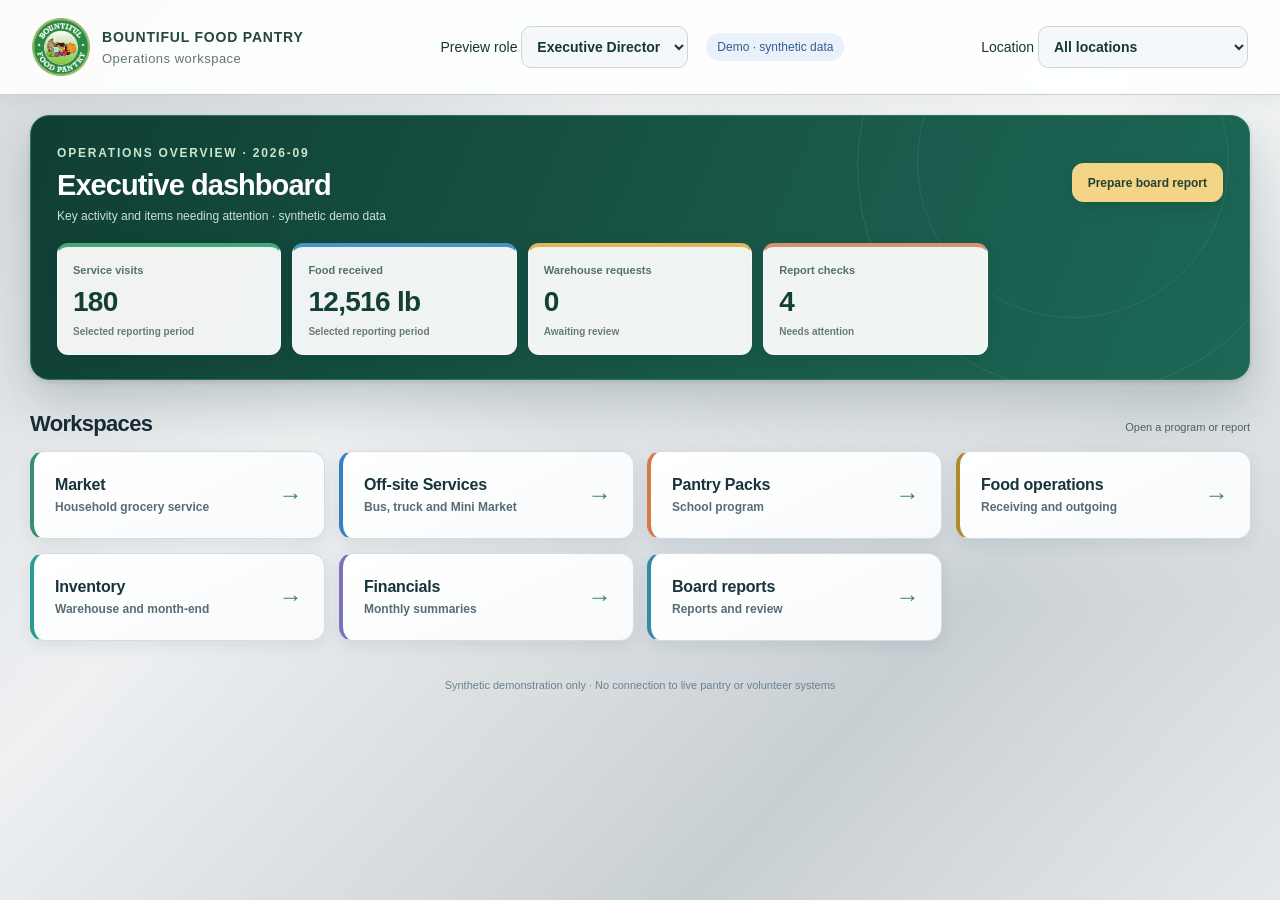
==== commit 7de40aa9: "Publish saved-visit reporting and edit workflow" ====
--- a/index.html
+++ b/index.html
@@ -1,2 +1,2 @@
-<!doctype html><html lang="en"><head><meta charset="utf-8"><meta name="viewport" content="width=device-width,initial-scale=1"><link rel="icon" href="logo.png"><meta name="description" content="Bountiful Food Pantry operations prototype with synthetic demonstration data."><title>Bountiful · Operations</title><link rel="stylesheet" href="style.css?v=22"><link rel="stylesheet" href="theme.css?v=36"><link rel="stylesheet" href="report.css?v=3"></head><body><a class="skip-link" href="#main-content">Skip to main content</a><aside><img class="logo" src="logo.png" alt="Bountiful Food Pantry"><div class="workspace">OPERATIONS WORKSPACE</div><nav id="nav" aria-label="Main workspace navigation"></nav><div class="aside-bottom"><strong>One pantry. Shared purpose.</strong><p>Demo workspace<br>All records are synthetic.</p><button id="reset" class="quiet">Reset demo data</button></div></aside><div class="shell"><header><div class="header-brand"><img src="logo.png" alt="Bountiful Food Pantry" class="header-logo"><div><span class="eyebrow">BOUNTIFUL FOOD PANTRY</span><span class="header-caption">Operations workspace</span></div></div><label>Preview role <select id="demoRole" aria-label="Preview user role"><option value="director">Executive Director</option><option value="staff">Staff</option><option value="volunteer">Volunteer</option></select></label><span class="badge">Demo · synthetic data</span><label>Location <select id="location"><option value="all">All locations</option><option value="bountiful">Bountiful</option><option value="north">Northern Davis · planned</option></select></label></header><main id="main-content" tabindex="-1"><div class="heading"><div><p id="breadcrumb" class="eyebrow"></p><h1 id="title"></h1><p id="subtitle"></p></div><button class="primary" id="mainAction">Record service</button></div><div class="filterbar"><span>Reporting period</span><label>From <input id="from" type="date" value="2026-09-01"></label><label>To <input id="to" type="date" value="2026-09-30"></label><span id="periodStatus"></span></div><div id="content" aria-live="off"></div></main><footer>Synthetic demonstration only · No connection to live pantry or volunteer systems</footer></div><dialog id="modal" aria-labelledby="modalTitle"><form id="entry"><div class="dialog-head"><h2 id="modalTitle"></h2><button type="button" id="close" aria-label="Close form">×</button></div><div id="fields"></div><p class="muted">Saved once. Included automatically in the matching dashboards and reports.</p><button class="primary" type="submit">Save record</button></form></dialog><div id="toast" role="status"></div><script src="app.js?v=84"></script></body></html>
+<!doctype html><html lang="en"><head><meta charset="utf-8"><meta name="viewport" content="width=device-width,initial-scale=1"><link rel="icon" href="logo.png"><meta name="description" content="Bountiful Food Pantry operations prototype with synthetic demonstration data."><title>Bountiful · Operations</title><link rel="stylesheet" href="style.css?v=22"><link rel="stylesheet" href="theme.css?v=36"><link rel="stylesheet" href="report.css?v=3"></head><body><a class="skip-link" href="#main-content">Skip to main content</a><aside><img class="logo" src="logo.png" alt="Bountiful Food Pantry"><div class="workspace">OPERATIONS WORKSPACE</div><nav id="nav" aria-label="Main workspace navigation"></nav><div class="aside-bottom"><strong>One pantry. Shared purpose.</strong><p>Demo workspace<br>All records are synthetic.</p><button id="reset" class="quiet">Reset demo data</button></div></aside><div class="shell"><header><div class="header-brand"><img src="logo.png" alt="Bountiful Food Pantry" class="header-logo"><div><span class="eyebrow">BOUNTIFUL FOOD PANTRY</span><span class="header-caption">Operations workspace</span></div></div><label>Preview role <select id="demoRole" aria-label="Preview user role"><option value="director">Executive Director</option><option value="staff">Staff</option><option value="volunteer">Volunteer</option></select></label><span class="badge">Demo · synthetic data</span><label>Location <select id="location"><option value="all">All locations</option><option value="bountiful">Bountiful</option><option value="north">Northern Davis · planned</option></select></label></header><main id="main-content" tabindex="-1"><div class="heading"><div><p id="breadcrumb" class="eyebrow"></p><h1 id="title"></h1><p id="subtitle"></p></div><button class="primary" id="mainAction">Record service</button></div><div class="filterbar"><span>Reporting period</span><label>From <input id="from" type="date" value="2026-09-01"></label><label>To <input id="to" type="date" value="2026-09-30"></label><span id="periodStatus"></span></div><div id="content" aria-live="off"></div></main><footer>Synthetic demonstration only · No connection to live pantry or volunteer systems</footer></div><dialog id="modal" aria-labelledby="modalTitle"><form id="entry"><div class="dialog-head"><h2 id="modalTitle"></h2><button type="button" id="close" aria-label="Close form">×</button></div><div id="fields"></div><p class="muted">Saved once. Included automatically in the matching dashboards and reports.</p><button class="primary" type="submit">Save record</button></form></dialog><div id="toast" role="status"></div><script src="app.js?v=85"></script></body></html>
 
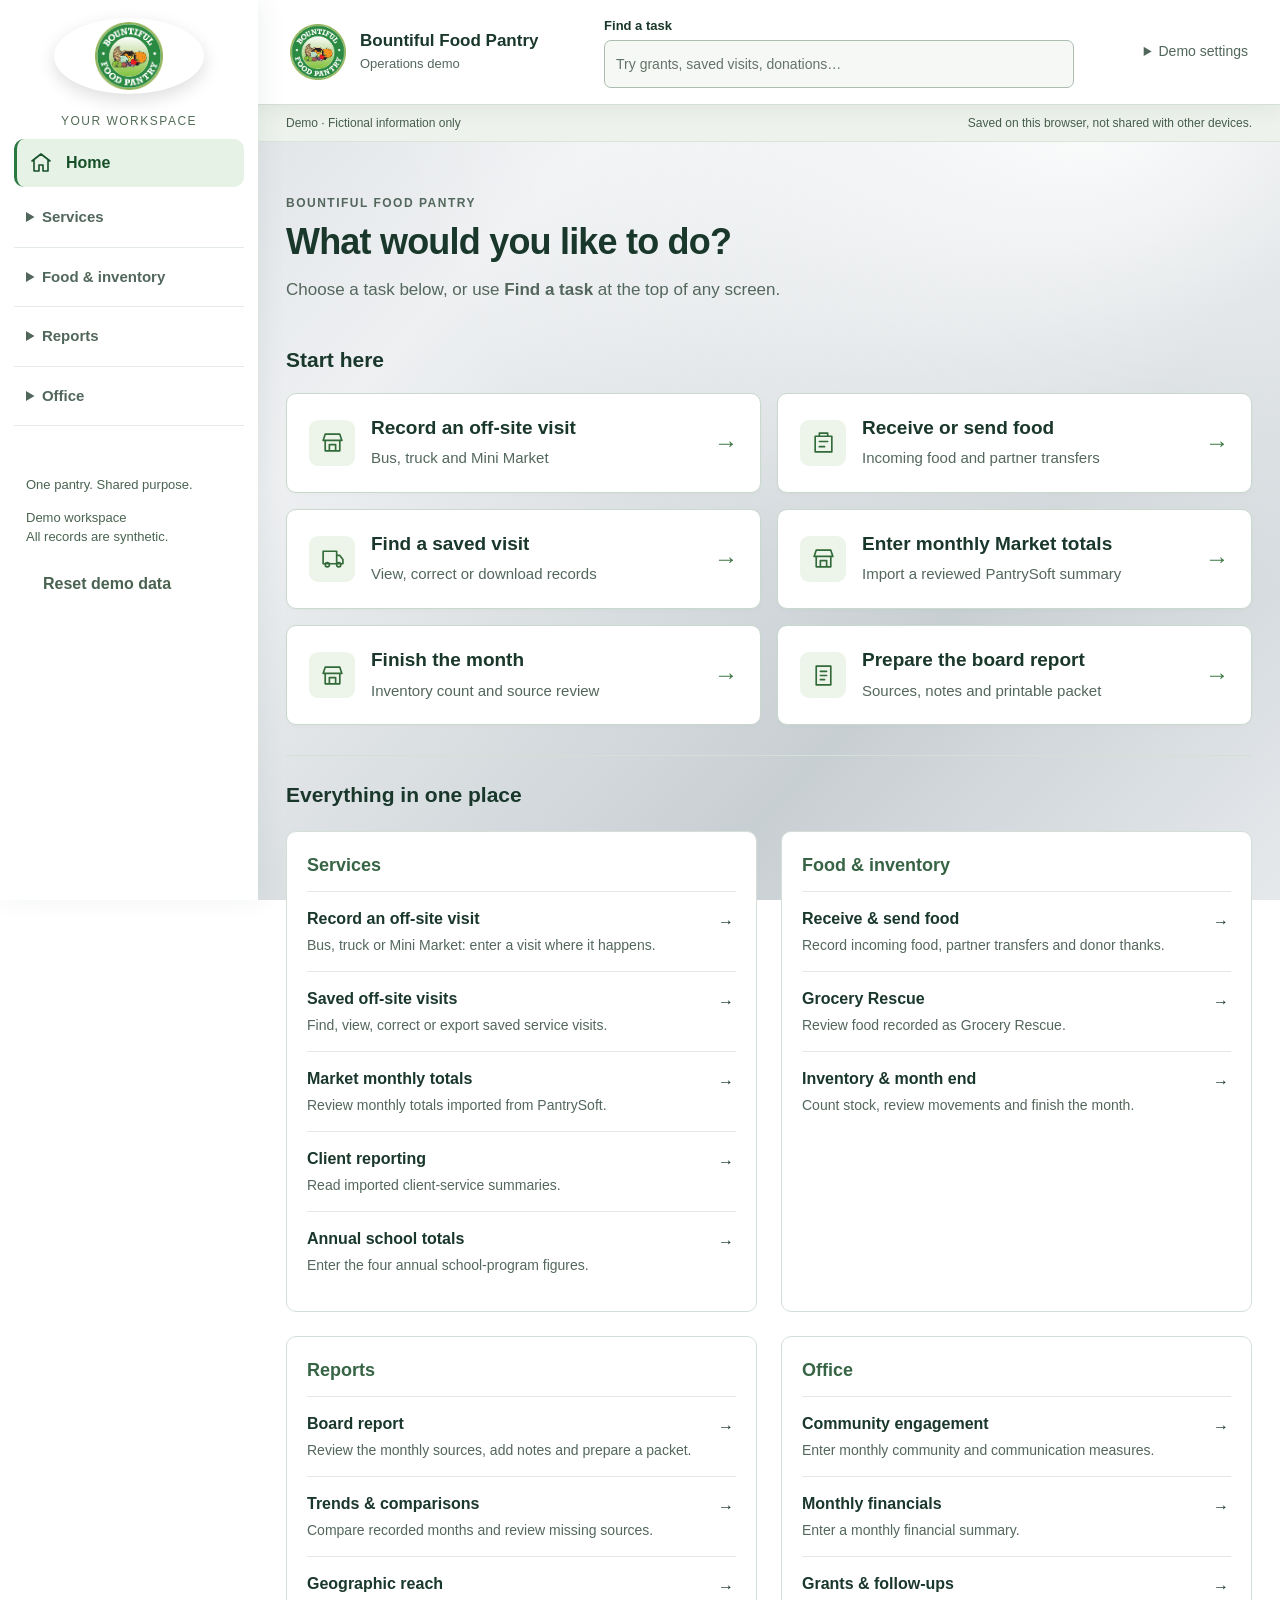
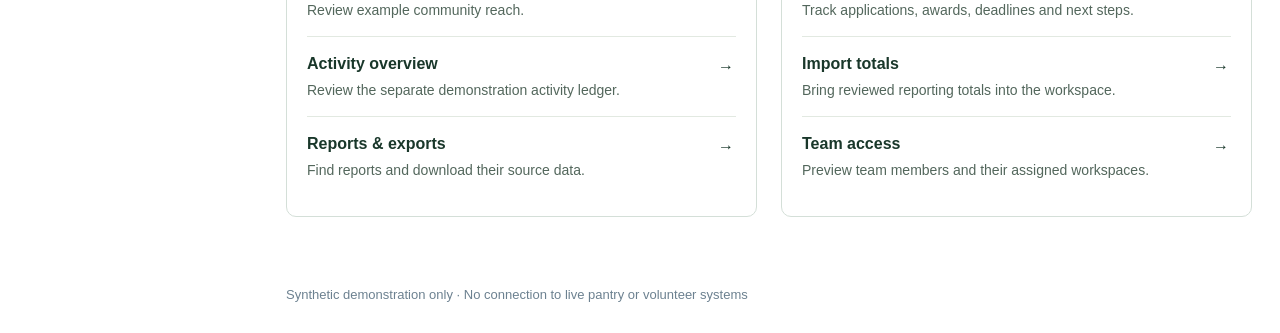
==== commit 0222a2c0: "Make pantry operations easier to find and correct reporting workflows" ====
--- a/index.html
+++ b/index.html
@@ -1,2 +1,2 @@
-<!doctype html><html lang="en"><head><meta charset="utf-8"><meta name="viewport" content="width=device-width,initial-scale=1"><link rel="icon" href="logo.png"><meta name="description" content="Bountiful Food Pantry operations prototype with synthetic demonstration data."><title>Bountiful · Operations</title><link rel="stylesheet" href="style.css?v=22"><link rel="stylesheet" href="theme.css?v=36"><link rel="stylesheet" href="report.css?v=3"></head><body><a class="skip-link" href="#main-content">Skip to main content</a><aside><img class="logo" src="logo.png" alt="Bountiful Food Pantry"><div class="workspace">OPERATIONS WORKSPACE</div><nav id="nav" aria-label="Main workspace navigation"></nav><div class="aside-bottom"><strong>One pantry. Shared purpose.</strong><p>Demo workspace<br>All records are synthetic.</p><button id="reset" class="quiet">Reset demo data</button></div></aside><div class="shell"><header><div class="header-brand"><img src="logo.png" alt="Bountiful Food Pantry" class="header-logo"><div><span class="eyebrow">BOUNTIFUL FOOD PANTRY</span><span class="header-caption">Operations workspace</span></div></div><label>Preview role <select id="demoRole" aria-label="Preview user role"><option value="director">Executive Director</option><option value="staff">Staff</option><option value="volunteer">Volunteer</option></select></label><span class="badge">Demo · synthetic data</span><label>Location <select id="location"><option value="all">All locations</option><option value="bountiful">Bountiful</option><option value="north">Northern Davis · planned</option></select></label></header><main id="main-content" tabindex="-1"><div class="heading"><div><p id="breadcrumb" class="eyebrow"></p><h1 id="title"></h1><p id="subtitle"></p></div><button class="primary" id="mainAction">Record service</button></div><div class="filterbar"><span>Reporting period</span><label>From <input id="from" type="date" value="2026-09-01"></label><label>To <input id="to" type="date" value="2026-09-30"></label><span id="periodStatus"></span></div><div id="content" aria-live="off"></div></main><footer>Synthetic demonstration only · No connection to live pantry or volunteer systems</footer></div><dialog id="modal" aria-labelledby="modalTitle"><form id="entry"><div class="dialog-head"><h2 id="modalTitle"></h2><button type="button" id="close" aria-label="Close form">×</button></div><div id="fields"></div><p class="muted">Saved once. Included automatically in the matching dashboards and reports.</p><button class="primary" type="submit">Save record</button></form></dialog><div id="toast" role="status"></div><script src="app.js?v=85"></script></body></html>
+<!doctype html><html lang="en"><head><meta charset="utf-8"><meta name="viewport" content="width=device-width,initial-scale=1"><link rel="icon" href="logo.png"><meta name="description" content="Bountiful Food Pantry operations prototype with synthetic demonstration data."><title>Bountiful · Operations</title><link rel="stylesheet" href="style.css?v=22"><link rel="stylesheet" href="theme.css?v=36"><link rel="stylesheet" href="report.css?v=3"><link rel="stylesheet" href="workspace.css?v=1"></head><body><a class="skip-link" href="#main-content">Skip to main content</a><aside><img class="logo" src="logo.png" alt="Bountiful Food Pantry"><div class="workspace">OPERATIONS WORKSPACE</div><nav id="nav" aria-label="Main workspace navigation"></nav><div class="aside-bottom"><strong>One pantry. Shared purpose.</strong><p>Demo workspace<br>All records are synthetic.</p><button id="reset" class="quiet">Reset demo data</button></div></aside><div class="shell"><header><div class="header-brand"><img src="logo.png" alt="Bountiful Food Pantry" class="header-logo"><div><span class="eyebrow">BOUNTIFUL FOOD PANTRY</span><span class="header-caption">Operations workspace</span></div></div><label>Preview role <select id="demoRole" aria-label="Preview user role"><option value="director">Executive Director</option><option value="staff">Staff</option><option value="volunteer">Volunteer</option></select></label><span class="badge">Demo · synthetic data</span><label>Location <select id="location"><option value="all">All locations</option><option value="bountiful">Bountiful</option><option value="north">Northern Davis · planned</option></select></label></header><main id="main-content" tabindex="-1"><div class="heading"><div><p id="breadcrumb" class="eyebrow"></p><h1 id="title"></h1><p id="subtitle"></p></div><button class="primary" id="mainAction">Record service</button></div><div class="filterbar"><span>Reporting period</span><label>From <input id="from" type="date" value="2026-09-01"></label><label>To <input id="to" type="date" value="2026-09-30"></label><span id="periodStatus"></span></div><div id="content" aria-live="off"></div></main><footer>Synthetic demonstration only · No connection to live pantry or volunteer systems</footer></div><dialog id="modal" aria-labelledby="modalTitle"><form id="entry"><div class="dialog-head"><h2 id="modalTitle"></h2><button type="button" id="close" aria-label="Close form">×</button></div><div id="fields"></div><p class="muted">Saved once. Included automatically in the matching dashboards and reports.</p><button class="primary" type="submit">Save record</button></form></dialog><div id="toast" role="status"></div><script src="app.js?v=86"></script><script src="workspace.js?v=1"></script></body></html>
 
--- a/workspace.css
+++ b/workspace.css
@@ -0,0 +1,20 @@
+/* Task-focused operations workspace */
+:root{--muted:#53675c;--line:#d4dfd8;--ink:#19372a;--green:#237440}
+[hidden]{display:none!important}.task-workspace{font:17px/1.5 'Segoe UI',Arial,sans-serif;background:#f5f7f4;color:var(--ink)}
+.task-workspace button,.task-workspace input,.task-workspace select{min-height:48px;font-size:16px}.task-workspace button{font-weight:600}.task-workspace button:focus-visible,.task-workspace summary:focus-visible,.task-workspace input:focus-visible,.task-workspace select:focus-visible{outline:3px solid #186aba;outline-offset:3px}
+.task-workspace>aside,.task-workspace.program-home>aside{display:flex;position:fixed;width:258px;inset:0 auto 0 0;overflow:auto;padding:18px 14px;z-index:40;background:#fff}.task-workspace aside .logo{width:150px;height:76px}.task-workspace aside .workspace{margin:18px 12px 8px;font-size:12px}.task-workspace aside nav{display:block;overflow:visible}.task-workspace aside .aside-bottom{display:block;font-size:13px;padding:24px 12px 10px}.task-workspace .shell,.task-workspace.program-home .shell{margin-left:258px}.task-workspace nav button{width:100%;white-space:normal;font-size:16px;padding:11px 12px;min-height:48px;line-height:1.3}.task-workspace nav .icon{display:inline-block;flex:0 0 22px}.nav-group{border-bottom:1px solid #e4ebe6;padding:8px 0}.nav-group summary{padding:10px 12px;cursor:pointer;font-size:15px;font-weight:750;color:#52675c}.nav-group[open] summary{color:#215b36}.task-workspace nav button.active{background:#e8f3e8;border-left:3px solid #2b7942;color:#174f29}
+.task-workspace .shell>header{position:relative;min-height:100px;padding:16px 28px;display:flex;flex-wrap:nowrap;gap:24px;border-bottom:1px solid var(--line);background:white;z-index:30;max-width:none}.header-home{display:flex;align-items:center;text-align:left;border:0;padding:0;background:none;gap:10px;flex-shrink:0}.header-home img{width:64px;height:56px;object-fit:contain}.header-home span{font-size:17px;line-height:1.3}.header-home small{display:block;font-size:13px;font-weight:400;color:var(--muted);margin-top:4px}.task-finder{position:relative;max-width:470px;flex:1;min-width:160px}.task-finder>label{display:block;font-size:13px;font-weight:700;margin-bottom:4px}.task-finder input{width:100%;background:#f6f8f5;border-color:#acbdb0}.task-finder input::placeholder{color:#64736a;font-size:14px}#taskResults{position:absolute;top:100%;left:0;right:0;box-shadow:0 12px 35px #12352529;border:1px solid var(--line);border-radius:9px;background:white;max-height:65vh;overflow:auto;z-index:60;padding:6px}#taskResults button{display:block;text-align:left;width:100%;border:0;padding:12px;background:white}#taskResults button:hover{background:#edf5ed}#taskResults small{display:block;font-weight:400;font-size:14px;color:var(--muted)}#taskResults p{padding:12px}
+.demo-settings{position:relative;flex-shrink:0;font-size:14px}.demo-settings summary{cursor:pointer;padding:10px 4px;color:#52675c}.demo-settings-fields{position:absolute;right:0;top:100%;width:280px;background:white;box-shadow:0 8px 24px #12352526;border:1px solid var(--line);padding:18px;border-radius:8px}.demo-settings-fields label{display:block;margin-bottom:12px}.demo-settings-fields select{display:block;width:100%;margin:6px 0 0}.task-workspace #workspaceMenu{display:none}#workspaceNotice{display:flex;justify-content:space-between;gap:12px;padding:9px 28px;background:#edf2ec;border-bottom:1px solid #dae4d9;color:#455e4b;font-size:12px}#saveNotice{margin:14px 28px 0;padding:12px 16px;background:#e5f3e8;border:1px solid #91bc99;border-radius:7px;font-size:16px;color:#1c532c}#entryFeedback{background:#fff1dd;color:#6d3a0a;padding:12px;border-radius:6px}
+.task-workspace main,.task-workspace.program-home main{padding:28px;max-width:1480px;margin:0 auto}.task-workspace .heading{margin:0 0 20px;align-items:center}.task-workspace .heading h1,.task-workspace.program-home .heading h1{font-size:30px;letter-spacing:-.6px;line-height:1.25}.task-workspace .heading p{font-size:16px;max-width:800px}.task-workspace[data-workspace=home] .heading{display:none}.task-workspace h2{font-size:21px;line-height:1.35}.task-workspace h3{font-size:18px}.task-workspace .card{padding:24px;border-radius:12px;box-shadow:none}.task-workspace .muted,.task-workspace .card p{font-size:15px}.task-workspace #content>section,.task-workspace #content>details,.task-workspace #content>.grid,.task-workspace #content>.metrics{margin-bottom:24px}.task-welcome{padding:16px 0 12px}.task-welcome h1{font-size:36px;line-height:1.2;letter-spacing:-.8px;margin:8px 0 14px}.task-welcome p{max-width:780px;color:var(--muted);margin:8px 0}.task-welcome .eyebrow{font-size:12px}.task-grid{display:grid;grid-template-columns:repeat(2,minmax(0,1fr));gap:16px;margin:18px 0 30px}.task-choice{min-width:0;display:flex;align-items:center;gap:16px;text-align:left;padding:22px;background:#fff;border:1px solid #c9d9cc;border-radius:10px;box-shadow:0 2px 4px #173d2905}.task-choice:hover{background:#f1f7ef;border-color:#6c9d75}.task-choice>span:nth-child(2){flex:1}.task-choice strong{display:block;font-size:19px;font-weight:700;line-height:1.3}.task-choice small{display:block;font-size:15px;font-weight:400;color:var(--muted);margin-top:7px}.task-symbol{display:grid;place-items:center;background:#edf5ea;border-radius:9px;min-width:46px;height:46px;color:#326a39}.task-symbol svg{width:25px;height:25px}.task-choice>span:last-child{color:#3f7947;font-size:24px}.all-workspaces{border-top:1px solid var(--line);padding-top:25px}.workspace-directory{display:grid;grid-template-columns:repeat(2,minmax(0,1fr));gap:24px;margin-top:22px}.directory-group{background:white;border:1px solid var(--line);border-radius:10px;padding:20px}.directory-group h3{padding-bottom:12px;color:#376444}.directory-group button{position:relative;display:block;width:100%;border:0;border-top:1px solid #e2e9e1;border-radius:0;text-align:left;background:white;padding:15px 24px 15px 0}.directory-group button:hover{background:#f5f8f3}.directory-group strong{font-size:16px}.directory-group small{display:block;font-size:14px;color:var(--muted);font-weight:400;margin-top:4px}.directory-group button>span{position:absolute;right:2px;top:18px}
+.task-workspace .filterbar{margin:0 0 24px;padding:14px 18px;background:white;border:1px solid var(--line);border-radius:9px;gap:20px;align-items:center;font-size:14px}.period-month>label{font-size:13px;font-weight:700;display:block!important;margin-bottom:5px}.period-month>div{display:flex;gap:5px}.period-month input{width:180px}.period-month button{font-size:24px;padding:4px 14px}.custom-date-fields{display:flex;gap:12px;padding-top:12px;flex-wrap:wrap}#customDates summary{cursor:pointer;color:#315f3e;font-weight:650;padding:10px 0}#customDates label{display:block}#customDates input{display:block;margin-top:4px}#periodStatus{font-size:14px;color:#53675c}.workspace-actions{display:flex;align-items:center;gap:18px;flex-wrap:wrap;margin:16px 0 24px}.workspace-actions p{margin:0;color:var(--muted);font-size:15px}.workspace-actions small{font-size:14px;color:var(--muted)}.workspace-tabs{display:flex;gap:8px;flex-wrap:wrap;margin:0 0 24px}.workspace-tabs button{background:white;min-width:120px}.workspace-tabs button[aria-pressed=true]{background:#23643a;color:white;border-color:#23643a}.driver-choices{display:grid;gap:14px;margin-top:20px}.driver-choices .task-choice{width:100%}.driver-entry{max-width:780px}.advanced-review{padding:18px;background:#fff;border:1px solid var(--line);border-radius:9px}.advanced-review>summary{cursor:pointer;font-weight:700;margin-bottom:12px}.import-source-picker,.food-workspace-chooser{display:block;font-size:14px;font-weight:700;margin:0 0 22px;max-width:600px}.import-source-picker select,.food-workspace-chooser select{display:block;width:100%;margin-top:7px}.unavailable-value{font-size:24px!important;color:#53675c}.task-workspace .table-wrap{max-width:100%;overflow:auto}.task-workspace table{font-size:15px}.task-workspace th{color:#425c4b;font-weight:650}.task-workspace td,.task-workspace th{padding:13px 12px}.task-workspace .planning-form{gap:16px}.task-workspace .planning-form label{font-size:15px}.task-workspace dialog{width:min(650px,calc(100vw - 28px));max-height:calc(100dvh - 36px);padding:26px;overflow:auto}.task-workspace dialog .primary{width:100%}.task-workspace #fields input,.task-workspace #fields select{font-size:18px}.task-workspace #fields label{font-size:16px}.task-workspace #toast{z-index:100;max-width:calc(100vw - 28px)}.task-workspace footer{font-size:13px;text-align:left;padding:16px 28px 28px}#menuOverlay{position:fixed;inset:0;background:#153a2866;border:0;z-index:35}
+@media(min-width:1500px){.task-grid{grid-template-columns:repeat(3,minmax(0,1fr))}}@media(max-width:1150px){.header-home span{display:none}.task-workspace .shell>header{gap:16px}.task-workspace .metrics{grid-template-columns:repeat(2,minmax(0,1fr))}.task-workspace .grid{grid-template-columns:1fr}}
+@media(max-width:900px){.task-workspace>aside,.task-workspace.program-home>aside{transform:translateX(-100%);width:285px;transition:transform .15s}.task-workspace.workspace-menu-open>aside{transform:translateX(0)}.task-workspace .shell,.task-workspace.program-home .shell{margin-left:0}.task-workspace #workspaceMenu{display:block;white-space:nowrap;padding:8px 12px}.task-workspace .shell>header{padding:14px 18px;gap:12px}.header-home img{width:54px;height:48px}.task-workspace main,.task-workspace.program-home main{padding:24px 18px}.task-workspace aside .aside-bottom{display:block}.task-workspace nav .icon{display:inline-block}.task-workspace nav button{white-space:normal}#workspaceNotice{padding:9px 18px}#saveNotice{margin:12px 18px 0}.demo-settings-fields{z-index:65}}
+@media(max-width:600px){.task-workspace .shell>header{display:grid;grid-template-columns:auto 1fr auto;gap:10px;padding:10px 14px}.header-home{justify-self:center}.task-finder{grid-row:2;grid-column:1/-1;max-width:none;width:100%}.task-finder label{font-size:12px}.demo-settings summary{font-size:12px}.demo-settings-fields{width:260px}.task-workspace #workspaceMenu span{display:none}.task-workspace main,.task-workspace.program-home main{padding:20px 14px}.task-welcome{padding:8px 0}.task-welcome h1{font-size:30px}.task-grid,.workspace-directory{grid-template-columns:1fr;gap:12px}.task-choice{padding:18px 16px;gap:12px}.task-choice strong{font-size:18px}.task-choice small{font-size:14px}.task-symbol{min-width:38px;height:38px}.task-workspace .heading h1{font-size:27px}.task-workspace .filterbar{padding:12px;gap:12px;display:flex}.period-month input{width:158px}#periodStatus{margin:0;width:100%;font-size:13px}#workspaceNotice{font-size:11px;display:block;padding:8px 14px}#workspaceNotice span{display:block}.task-workspace .card{padding:18px}.task-workspace .section-head{align-items:flex-start;flex-direction:column}.task-workspace .section-head>div:last-child{max-width:100%}.task-workspace .metrics,.task-workspace .grid.equal,.task-workspace .programs{grid-template-columns:1fr}.task-workspace .metric .value{font-size:30px}.workspace-tabs{gap:6px}.workspace-tabs button{min-width:0;flex:1 1 42%;font-size:14px;padding:8px}.task-workspace .planning-form{grid-template-columns:1fr}.task-workspace dialog{padding:20px}.task-workspace .dialog-head{gap:10px}.task-workspace .dialog-head h2{font-size:22px}.task-workspace footer{padding:16px 14px}.task-workspace .toolbar button{width:100%}.task-workspace .paper{padding:16px}.task-workspace .board-brief{padding:0}.task-workspace .report-page{padding:22px 18px;min-height:auto}.task-workspace .report-page h1{font-size:30px}.task-workspace .report-page table{font-size:13px}}
+@media print{.task-workspace>aside,.task-workspace .shell>header,#workspaceNotice,#saveNotice,#menuOverlay,.workspace-tabs,.workspace-actions,.task-finder,.demo-settings{display:none!important}.task-workspace .shell,.task-workspace.program-home .shell{margin:0!important}.task-workspace main{padding:0!important}.task-workspace{font-size:12px}.task-workspace .report-page{break-after:page}}
+.task-workspace aside .workspace,.task-workspace aside .aside-bottom,.task-workspace aside .aside-bottom strong,.task-workspace aside .aside-bottom p,.task-workspace aside .aside-bottom button{color:#4a6351!important;opacity:1!important}.task-workspace aside .workspace{color:#526d57!important}.task-workspace details[hidden]::before,.task-workspace details[hidden]::after{display:none!important}
+.table-scroll-hint{display:none}.task-workspace .report-note>h3{margin-bottom:12px}.task-workspace .board-brief h3{margin-top:22px}.task-workspace .board-brief p{white-space:normal}.task-workspace .board-brief .report-page-title h2{font-size:30px}
+@media(max-width:600px){.table-scroll-hint{display:block;color:#526b59;font-size:13px!important}#offsiteRows table,#offsiteRows tbody{display:block}#offsiteRows thead{position:absolute;width:1px;height:1px;overflow:hidden;clip-path:inset(50%)}#offsiteRows tr{display:block;border:1px solid #cad9cc;border-radius:8px;padding:10px;margin:14px 0;background:#fff}#offsiteRows td{display:grid;grid-template-columns:90px 1fr;gap:10px;padding:7px 3px;border:0;overflow-wrap:anywhere}#offsiteRows td::before{content:attr(data-column);color:#52675c;font-weight:600;font-size:13px}#offsiteRows td:last-child{display:block}#offsiteRows td:last-child::before{display:none}#offsiteRows td button{width:100%}.task-workspace .offsite-ledger .metrics{grid-template-columns:repeat(3,minmax(0,1fr));gap:8px}.task-workspace .offsite-ledger .metric{padding:10px 5px;min-width:0}.task-workspace .offsite-ledger .metric p{font-size:12px}.task-workspace .offsite-ledger .metric .value{font-size:25px}.task-workspace .offsite-ledger .section-head>div:last-child button{width:100%;margin:6px 0}}
+@media print{.table-scroll-hint{display:none!important}.task-workspace .board-brief h3{margin-top:12px}.task-workspace .board-brief table{font-size:10px}.task-workspace .board-brief td,.task-workspace .board-brief th{padding:6px 8px}.task-workspace .board-brief p{font-size:10px;line-height:1.4}.task-workspace .board-brief .report-page-title{margin-bottom:12px;padding-top:12px}.task-workspace .board-brief .report-page-title h2{font-size:24px}.task-workspace .board-brief .report-masthead{margin-bottom:14px}.task-workspace .board-brief .report-page{break-inside:auto;page-break-inside:auto}.task-workspace .board-brief .report-footer{margin-top:16px}}
+.task-workspace nav button{color:#244c33!important;background:transparent}.task-workspace nav button .icon{color:#456c50!important}.task-workspace nav button:hover:not(.active){background:#edf4e9}.task-workspace nav button.active{background:#e5f2e5;color:#174f29!important}.task-workspace nav button.active .icon{color:#23683a!important}#closeWorkspaceMenu{display:none}
+@media(max-width:900px){#closeWorkspaceMenu{display:block;align-self:flex-end;background:#f1f6ef;border:1px solid #c7d8c9;color:#245235;margin:8px 0 0}}
+@media(max-width:600px){.task-workspace #workspaceMenu span{display:inline;font-size:13px}.task-workspace #workspaceMenu{padding:8px 9px}.task-workspace .header-home img{width:48px}}
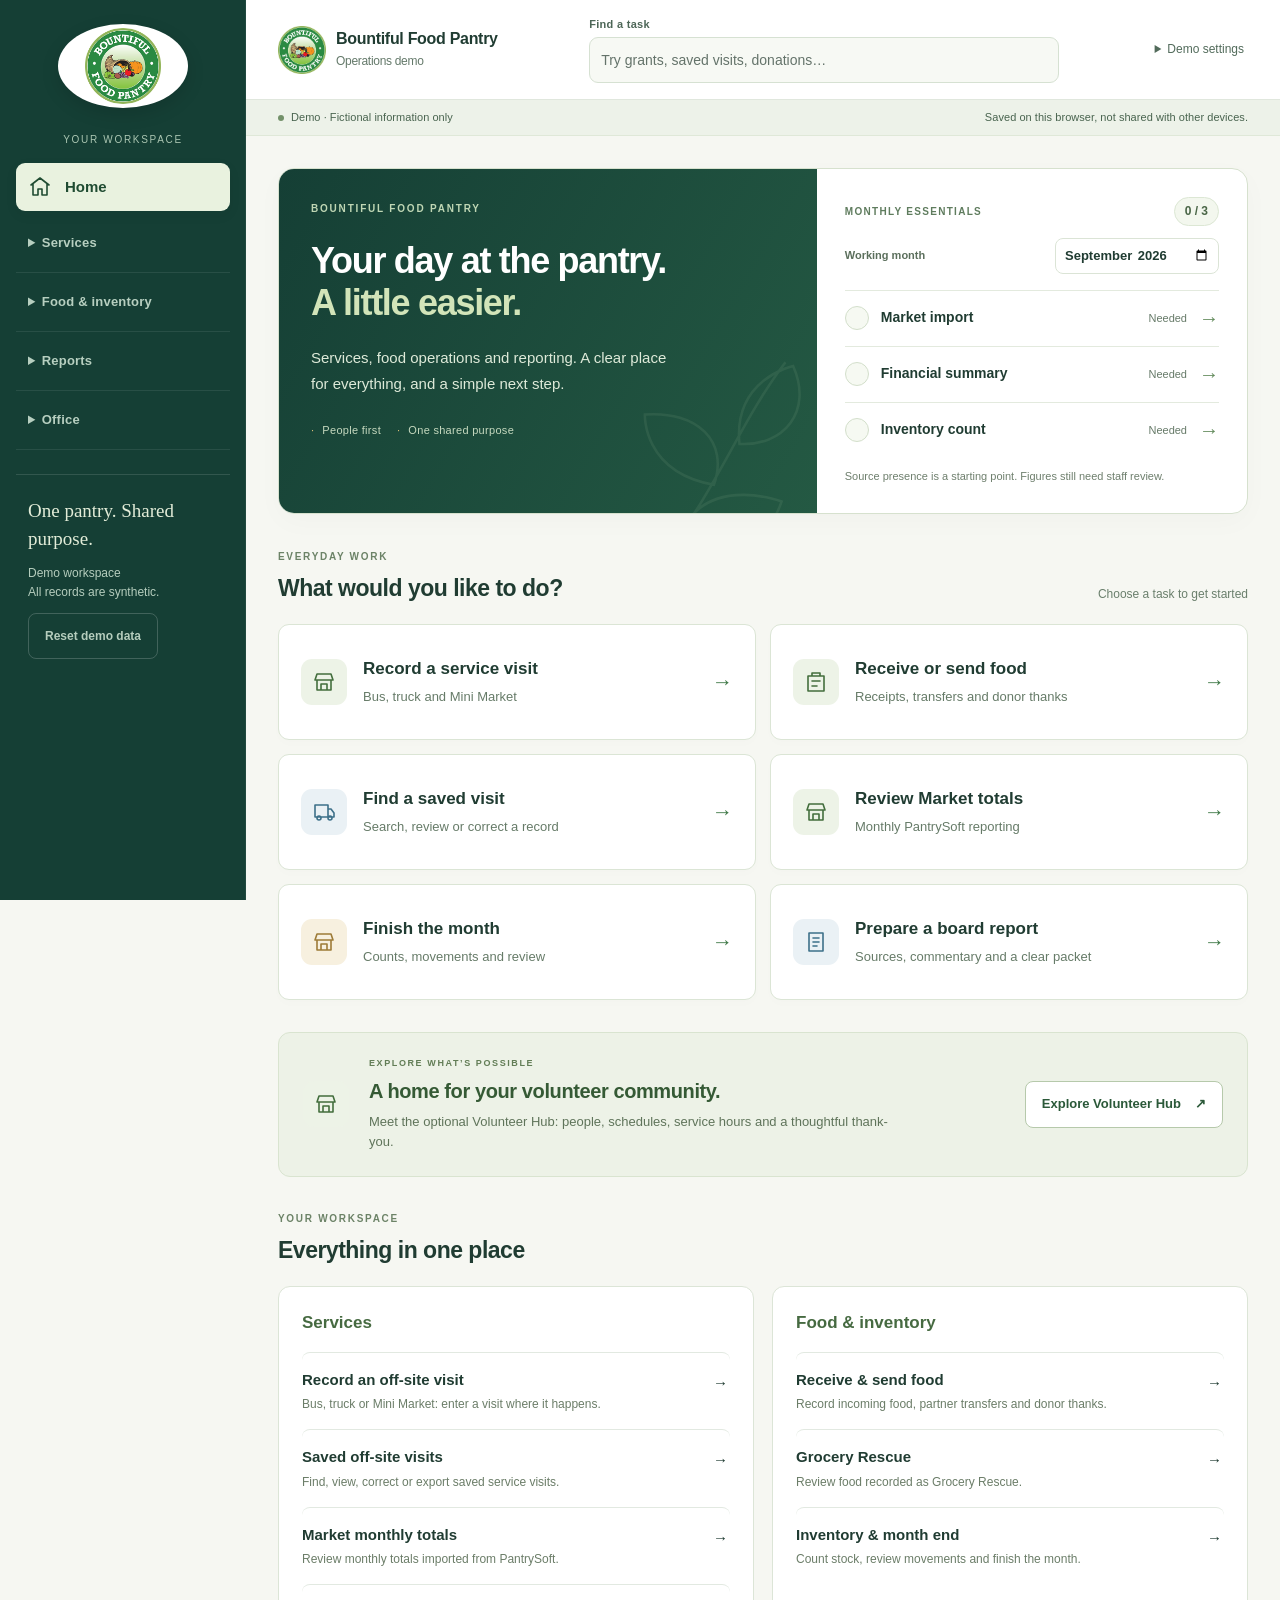
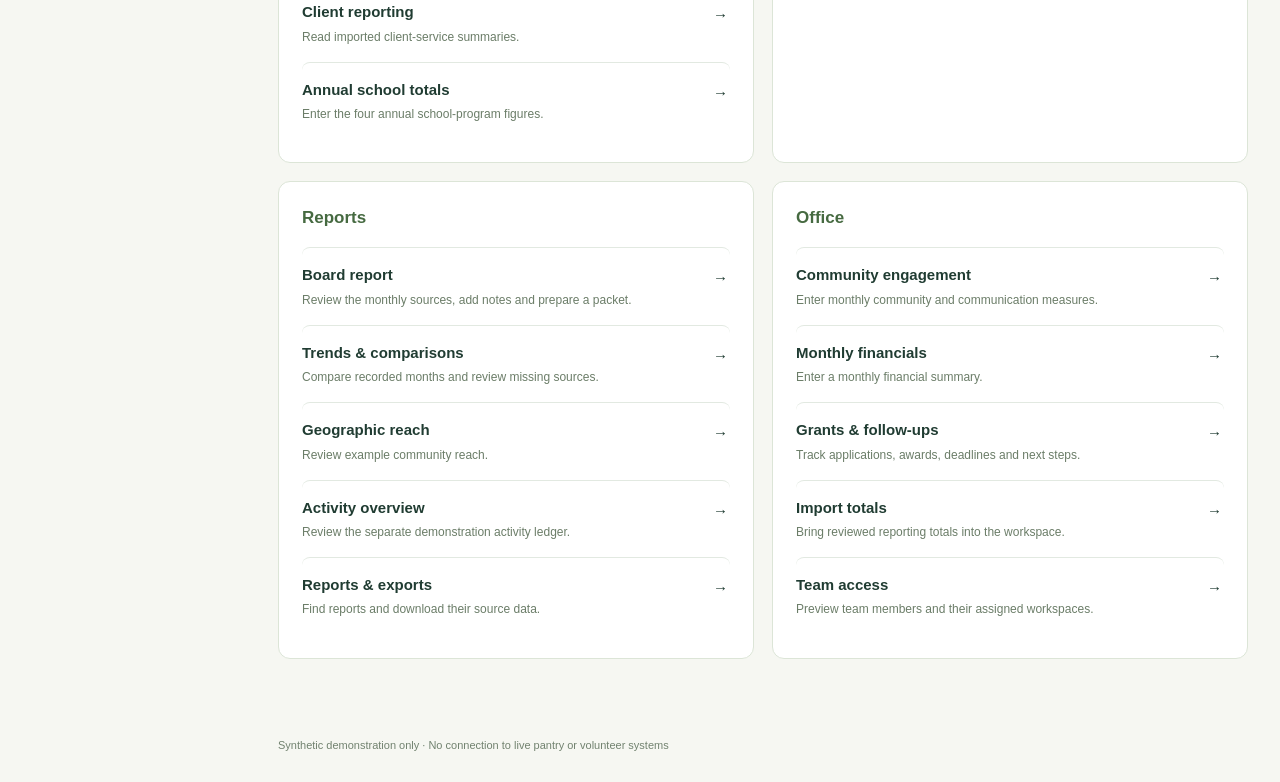
==== commit 9f03ee6c: "Unify BFP operations and volunteer design with clearer navigation and reporting controls" ====
--- a/index.html
+++ b/index.html
@@ -1,2 +1,2 @@
-<!doctype html><html lang="en"><head><meta charset="utf-8"><meta name="viewport" content="width=device-width,initial-scale=1"><link rel="icon" href="logo.png"><meta name="description" content="Bountiful Food Pantry operations prototype with synthetic demonstration data."><title>Bountiful · Operations</title><link rel="stylesheet" href="style.css?v=22"><link rel="stylesheet" href="theme.css?v=36"><link rel="stylesheet" href="report.css?v=3"><link rel="stylesheet" href="workspace.css?v=1"></head><body><a class="skip-link" href="#main-content">Skip to main content</a><aside><img class="logo" src="logo.png" alt="Bountiful Food Pantry"><div class="workspace">OPERATIONS WORKSPACE</div><nav id="nav" aria-label="Main workspace navigation"></nav><div class="aside-bottom"><strong>One pantry. Shared purpose.</strong><p>Demo workspace<br>All records are synthetic.</p><button id="reset" class="quiet">Reset demo data</button></div></aside><div class="shell"><header><div class="header-brand"><img src="logo.png" alt="Bountiful Food Pantry" class="header-logo"><div><span class="eyebrow">BOUNTIFUL FOOD PANTRY</span><span class="header-caption">Operations workspace</span></div></div><label>Preview role <select id="demoRole" aria-label="Preview user role"><option value="director">Executive Director</option><option value="staff">Staff</option><option value="volunteer">Volunteer</option></select></label><span class="badge">Demo · synthetic data</span><label>Location <select id="location"><option value="all">All locations</option><option value="bountiful">Bountiful</option><option value="north">Northern Davis · planned</option></select></label></header><main id="main-content" tabindex="-1"><div class="heading"><div><p id="breadcrumb" class="eyebrow"></p><h1 id="title"></h1><p id="subtitle"></p></div><button class="primary" id="mainAction">Record service</button></div><div class="filterbar"><span>Reporting period</span><label>From <input id="from" type="date" value="2026-09-01"></label><label>To <input id="to" type="date" value="2026-09-30"></label><span id="periodStatus"></span></div><div id="content" aria-live="off"></div></main><footer>Synthetic demonstration only · No connection to live pantry or volunteer systems</footer></div><dialog id="modal" aria-labelledby="modalTitle"><form id="entry"><div class="dialog-head"><h2 id="modalTitle"></h2><button type="button" id="close" aria-label="Close form">×</button></div><div id="fields"></div><p class="muted">Saved once. Included automatically in the matching dashboards and reports.</p><button class="primary" type="submit">Save record</button></form></dialog><div id="toast" role="status"></div><script src="app.js?v=86"></script><script src="workspace.js?v=1"></script></body></html>
+<!doctype html><html lang="en"><head><meta charset="utf-8"><meta name="viewport" content="width=device-width,initial-scale=1"><link rel="icon" href="logo.png"><meta name="description" content="Bountiful Food Pantry operations prototype with synthetic demonstration data."><title>Bountiful · Operations</title><link rel="stylesheet" href="style.css?v=22"><link rel="stylesheet" href="theme.css?v=36"><link rel="stylesheet" href="report.css?v=3"><link rel="stylesheet" href="workspace.css?v=2"><link rel="stylesheet" href="design.css?v=1"></head><body><a class="skip-link" href="#main-content">Skip to main content</a><aside><img class="logo" src="logo.png" alt="Bountiful Food Pantry"><div class="workspace">OPERATIONS WORKSPACE</div><nav id="nav" aria-label="Main workspace navigation"></nav><div class="aside-bottom"><strong>One pantry. Shared purpose.</strong><p>Demo workspace<br>All records are synthetic.</p><button id="reset" class="quiet">Reset demo data</button></div></aside><div class="shell"><header><div class="header-brand"><img src="logo.png" alt="Bountiful Food Pantry" class="header-logo"><div><span class="eyebrow">BOUNTIFUL FOOD PANTRY</span><span class="header-caption">Operations workspace</span></div></div><label>Preview role <select id="demoRole" aria-label="Preview user role"><option value="director">Executive Director</option><option value="staff">Staff</option><option value="volunteer">Volunteer</option></select></label><span class="badge">Demo · synthetic data</span><label>Location <select id="location"><option value="all">All locations</option><option value="bountiful">Bountiful</option><option value="north">Northern Davis · planned</option></select></label></header><main id="main-content" tabindex="-1"><div class="heading"><div><p id="breadcrumb" class="eyebrow"></p><h1 id="title"></h1><p id="subtitle"></p></div><button class="primary" id="mainAction">Record service</button></div><div class="filterbar"><span>Reporting period</span><label>From <input id="from" type="date" value="2026-09-01"></label><label>To <input id="to" type="date" value="2026-09-30"></label><span id="periodStatus"></span></div><div id="content" aria-live="off"></div></main><footer>Synthetic demonstration only · No connection to live pantry or volunteer systems</footer></div><dialog id="modal" aria-labelledby="modalTitle"><form id="entry"><div class="dialog-head"><h2 id="modalTitle"></h2><button type="button" id="close" aria-label="Close form">×</button></div><div id="fields"></div><p class="muted">Saved once. Included automatically in the matching dashboards and reports.</p><button class="primary" type="submit">Save record</button></form></dialog><div id="toast" role="status"></div><script src="app.js?v=86"></script><script src="workspace.js?v=2"></script></body></html>
 
--- a/design.css
+++ b/design.css
@@ -0,0 +1,23 @@
+/* Bountiful design system — independent, accessible pantry workspaces. */
+:root{--forest:#153f35;--evergreen:#286346;--sage:#e7eee4;--cream:#f6f7f2;--ink:#203c32;--muted:#5a7063;--line:#dae3d8;--green:#2d7149;--blue:#225f86;--deep:#153f35;--bg:#f6f7f2;--gold:#b0833f}
+body.task-workspace,body.volunteer-workspace{font-family:'Segoe UI',Arial,sans-serif;font-size:16px;line-height:1.55;background:var(--cream);color:var(--ink);-webkit-font-smoothing:antialiased}
+.task-workspace>aside,.task-workspace.program-home>aside,.volunteer-workspace>aside{background:var(--forest);border:0;width:246px;padding:24px 16px;color:#f5f8ef;box-shadow:inset -1px 0 #ffffff0d}
+.task-workspace .shell,.task-workspace.program-home .shell,.volunteer-workspace .shell{margin-left:246px}
+.task-workspace aside .logo{width:130px;height:84px;filter:none}.task-workspace aside .workspace{font-size:10px;letter-spacing:1.7px;margin:24px 12px 12px;color:#abc6b2!important}.task-workspace .nav-group{border-color:#ffffff15;padding:9px 0}.task-workspace .nav-group summary{color:#b7cfc0;font-size:13px;letter-spacing:.2px;padding:10px 12px}.task-workspace .nav-group[open] summary{color:#edf5e8}.task-workspace nav button,.volunteer-workspace nav button{color:#e1ece2!important;border-radius:9px;background:transparent;font-weight:500;font-size:15px;min-height:48px;margin:3px 0}.task-workspace nav button .icon,.volunteer-workspace nav svg{color:#a6c6b1!important}.task-workspace nav button:hover:not(.active),.volunteer-workspace nav button:hover:not(.active){background:#ffffff0e}.task-workspace nav button.active,.volunteer-workspace nav button.active{background:#e9f2df;color:#204c32!important;border-left:0;box-shadow:0 4px 12px #061b1712;font-weight:700}.task-workspace nav button.active .icon,.volunteer-workspace nav button.active svg{color:#356c43!important}.task-workspace aside .aside-bottom{border-top:1px solid #ffffff20;margin-top:24px;padding-top:22px}.task-workspace aside .aside-bottom,.task-workspace aside .aside-bottom strong,.task-workspace aside .aside-bottom p,.task-workspace aside .aside-bottom button{color:#b5cdbd!important}.task-workspace aside .aside-bottom strong{font-family:Georgia,serif;font-weight:400;font-size:19px;line-height:1.45;color:#e2ecd8!important}.task-workspace aside .aside-bottom p{font-size:12px}.task-workspace aside .aside-bottom button{border-color:#ffffff30;font-size:12px}.task-workspace aside .aside-bottom button:hover{background:#ffffff0d}
+.task-workspace .shell>header,.volunteer-workspace .shell>header{background:#fff;border-bottom:1px solid #e0e7dd;min-height:94px;padding:16px 32px;gap:22px;box-shadow:none}.task-workspace .header-home img{width:48px;height:48px}.task-workspace .header-home span{font-size:16px;letter-spacing:-.3px}.task-workspace .header-home small{font-size:12px;color:#64796a}.task-workspace .task-finder>label,.volunteer-workspace .vol-finder>label{font-size:11px;font-weight:700;letter-spacing:.3px;color:#4d6657}.task-workspace .task-finder input,.volunteer-workspace .vol-finder input{background:#f7f9f4;border:1px solid #d6e1d2;border-radius:9px;box-shadow:none;min-height:46px}.task-workspace .task-finder input:focus,.volunteer-workspace .vol-finder input:focus{background:#fff;border-color:#649575}.task-workspace .demo-settings summary{font-size:12px;color:#526b5b}.task-workspace #workspaceNotice,.volunteer-workspace .suite-notice{background:#edf2e9;color:#49644f;border-bottom:1px solid #dfe8d8;padding:9px 32px;font-size:11px;letter-spacing:.05px}.task-workspace #workspaceNotice>span:first-child::before{content:'';display:inline-block;width:6px;height:6px;background:#73916a;border-radius:50%;margin-right:7px;vertical-align:middle}
+.task-workspace main,.task-workspace.program-home main,.volunteer-workspace main{max-width:1460px;padding:32px;margin:0 auto}.task-workspace .heading{margin:0 0 25px}.task-workspace .heading .eyebrow{font-size:10px;letter-spacing:1.5px;color:#647b68;margin-bottom:7px}.task-workspace .heading h1,.volunteer-workspace h1{font-size:32px;letter-spacing:-1px;font-weight:700;line-height:1.22;margin:0 0 8px}.task-workspace .heading p,.volunteer-workspace .page-head p.muted{font-size:15px;line-height:1.6;color:#5d7264}.task-workspace .heading #subtitle{max-width:720px}
+.task-workspace button,.task-workspace select,.task-workspace input,.volunteer-workspace button,.volunteer-workspace input,.volunteer-workspace select{border-radius:8px;min-height:46px;font-size:15px}.task-workspace button,.volunteer-workspace button{transition:background .15s,border-color .15s,box-shadow .15s}.task-workspace .primary,.volunteer-workspace .primary{background:var(--evergreen);border-color:var(--evergreen);box-shadow:0 2px 4px #153f3512;color:white}.task-workspace .primary:hover,.volunteer-workspace .primary:hover{background:#1d5138}.task-workspace :focus-visible,.volunteer-workspace :focus-visible{outline:3px solid #377aaf;outline-offset:3px}.task-workspace .card,.volunteer-workspace .panel,.volunteer-workspace .metric{background:#fff;border:1px solid #dce5d9;border-radius:12px;padding:24px;box-shadow:0 3px 12px #183c2604}.task-workspace h2,.volunteer-workspace h2{font-size:21px;letter-spacing:-.4px}.task-workspace .metric .value,.volunteer-workspace .metric .value{font-size:34px;color:#234f39;font-weight:700;letter-spacing:-1.2px}.task-workspace .metric p,.volunteer-workspace .metric label{font-size:13px;color:#506e58}.task-workspace .metric p:last-child,.volunteer-workspace .metric small{font-size:12px;color:#697c6e}.task-workspace .notice,.volunteer-workspace .notice{font-size:13px;line-height:1.6}.task-workspace .filterbar{background:#fff;border:1px solid #dce5d9;border-radius:10px;padding:14px 18px;box-shadow:0 2px 4px #183c2603}.task-workspace .workspace-tabs button{border-color:#d3dfd0;color:#46654e;font-size:14px;min-height:44px}.task-workspace .workspace-tabs button[aria-pressed=true]{background:#e5efdf;color:#234f35;border-color:#8caf81;box-shadow:inset 0 -2px #769c68}.task-workspace .table-wrap,.volunteer-workspace .table-wrap{border:1px solid #dfe7dc;border-radius:10px;background:#fff}.task-workspace table,.volunteer-workspace table{font-size:14px}.task-workspace th,.volunteer-workspace th{background:#f3f6ee;color:#57705b;font-weight:650;font-size:12px;letter-spacing:.2px;text-transform:none;padding:14px}.task-workspace td,.volunteer-workspace td{border-color:#e5ebe1;padding:14px;white-space:normal}.task-workspace tbody tr:hover,.volunteer-workspace tbody tr:hover{background:#fafcf7}.task-workspace .planning-form label,.volunteer-workspace .field,.volunteer-workspace .form-grid label{font-size:14px;color:#3e5b47}.task-workspace dialog,.volunteer-workspace dialog{border-radius:16px;border:1px solid #dce6d7;box-shadow:0 24px 100px #103b3540}.task-workspace dialog::backdrop,.volunteer-workspace dialog::backdrop{background:#102d2570;backdrop-filter:blur(3px)}
+.studio-hero{display:grid;grid-template-columns:1.25fr 1fr;gap:0;border:1px solid #d6e1ce;border-radius:16px;overflow:hidden;margin:0 0 35px!important;background:#fff;box-shadow:0 8px 28px #153f3506}.studio-hero-copy{background:linear-gradient(120deg,#153f35,#245943);color:white;position:relative;overflow:hidden;padding:38px 32px}.studio-hero-copy .eyebrow{color:#bfd6b4;font-size:10px;letter-spacing:1.8px;margin:0 0 23px}.studio-hero h1{font-size:36px;line-height:1.18;letter-spacing:-1.3px;margin:0 0 20px;color:#fff;position:relative;z-index:1}.studio-hero h1 span{color:#d2e4b9}.studio-hero-copy>p:not(.eyebrow){font-size:15px;line-height:1.75;color:#deead9;max-width:360px;position:relative;z-index:1}.studio-hero-tags{display:flex;gap:16px;margin-top:25px;font-size:11px;color:#c6d9bf;letter-spacing:.3px}.studio-hero-tags span::before{content:'·';margin-right:8px;color:#d6bc76}.studio-sprig{position:absolute;right:-40px;bottom:-60px;width:230px;height:230px;color:#d6eac0;opacity:.08;pointer-events:none}.studio-month-card{padding:28px}.studio-card-top{display:flex;justify-content:space-between;align-items:center;margin-bottom:12px}.studio-card-top .eyebrow{margin:0;font-size:10px;letter-spacing:1.3px;color:#5f7c5e}.studio-source-count{font-size:12px;font-weight:700;color:#496546;border:1px solid #dce7d4;background:#f3f7ee;border-radius:20px;padding:4px 10px}.studio-month-card>label{font-size:11px;font-weight:650;color:#5b6f5c;display:flex;align-items:center;justify-content:space-between;gap:10px;margin-bottom:16px}.studio-month-card input{min-height:36px;font-size:13px;width:164px;padding:5px 8px;border-color:#dbe4d6}.studio-source-list button{display:flex;align-items:center;text-align:left;width:100%;background:#fff;border:0;border-top:1px solid #e3eade;border-radius:0;padding:13px 0;gap:12px}.studio-source-list button:hover{background:#f7faf3}.studio-source-list button>span:nth-child(2){flex:1}.studio-source-list strong{font-size:14px;display:block}.studio-source-list small{font-size:11px;font-weight:400;color:#667a68;display:block;margin-top:3px}.studio-source-list button>span:last-child{font-size:20px;color:#638b5c}.studio-source-dot{width:24px;height:24px;border:1px solid #d3dfcb;border-radius:50%;background:#f6f9f2;display:grid;place-items:center;flex-shrink:0;font-size:13px;color:#2e693d}.studio-source-dot.complete{background:#e6f0dc;border-color:#b4cda3}.studio-source-note{display:block;color:#6e7f6d;font-size:10px;line-height:1.6;margin-top:10px}.studio-section-title{display:flex;justify-content:space-between;align-items:flex-end;gap:16px;margin:0 0 20px}.studio-section-title .eyebrow{font-size:10px;letter-spacing:1.7px;margin:0 0 8px;color:#6c8367}.studio-section-title h2{font-size:23px;margin:0;letter-spacing:-.5px}.studio-section-title>span{font-size:12px;color:#6a7f6c}.task-workspace .task-grid{margin:0 0 32px;gap:14px}.task-workspace .task-choice{border:1px solid #dbe5d5;padding:22px;min-height:116px;border-radius:11px;background:#fff;box-shadow:0 4px 10px #133e2603;transition:box-shadow .15s,border-color .15s}.task-workspace .task-choice:hover{border-color:#86a47c;box-shadow:0 7px 18px #153f350b;background:#fbfdf8}.task-workspace .task-choice strong{font-size:17px;font-weight:700;line-height:1.35}.task-workspace .task-choice small{font-size:13px;line-height:1.5;color:#667b68;margin-top:6px}.task-workspace .task-symbol{background:#edf3e7;color:#436e3d;min-width:46px;width:46px;height:46px;border-radius:11px}.task-workspace .task-symbol svg{width:24px;height:24px}.task-workspace .task-choice[data-view=board] .task-symbol,.task-workspace .task-choice[data-view=mobile] .task-symbol{background:#eaf1f5;color:#3d7089}.task-workspace .task-choice[data-view=inventory] .task-symbol{background:#f7f0df;color:#9d7b37}.task-workspace .task-choice>span:last-child{font-size:21px;font-weight:400}.studio-volunteer-invite{display:flex;align-items:center;gap:20px;background:#edf2e7;border:1px solid #d9e4d0;border-radius:12px;padding:24px;margin:0 0 34px!important}.studio-volunteer-invite>div{flex:1}.studio-volunteer-invite .eyebrow{font-size:9px;letter-spacing:1.6px;color:#627d56;margin:0 0 7px}.studio-volunteer-invite h2{font-size:20px;margin:0 0 7px;color:#355a35}.studio-volunteer-invite p:not(.eyebrow){margin:0;font-size:13px;color:#5f745a;max-width:530px}.studio-link-button{display:inline-flex;align-items:center;justify-content:center;gap:14px;border:1px solid #b6c9ab;padding:12px 16px;border-radius:8px;font-size:13px;color:#2b5939;text-decoration:none;background:#fff;font-weight:650;min-height:46px;white-space:nowrap}.studio-link-button:hover{background:#f9fcf4}.task-workspace .all-workspaces{border-top:0;padding-top:0}.task-workspace .workspace-directory{gap:18px;margin-top:0}.task-workspace .directory-group{border:1px solid #dce5d7;border-radius:12px;padding:23px}.task-workspace .directory-group h3{font-size:17px;color:#466a41;padding-bottom:16px}.task-workspace .directory-group button{padding:15px 22px 15px 0}.task-workspace .directory-group strong{font-size:15px}.task-workspace .directory-group small{font-size:12px;line-height:1.6;color:#6b7d68}.task-workspace footer,.volunteer-workspace footer{font-size:11px;color:#71826f;padding:22px 32px 28px}
+.volunteer-workspace .brand{font-size:19px;color:#f3f7e9;gap:12px}.volunteer-workspace .brand small{font-size:9px;letter-spacing:1.3px;color:#b4cdbb}.volunteer-workspace .navlabel{font-size:10px;letter-spacing:1.4px;color:#a7c4ae;margin:30px 12px 14px}.volunteer-workspace aside .aside-bottom{border-top:1px solid #ffffff20;margin-top:24px}.volunteer-workspace .aside-bottom .leaf{font-size:20px}.volunteer-workspace .aside-bottom p{font-size:11px;color:#aec8b6}.volunteer-workspace aside nav{display:block;overflow:visible}.volunteer-workspace nav button{display:flex;width:100%;white-space:normal;padding:12px;gap:12px;align-items:center}.volunteer-workspace nav svg{flex-shrink:0;width:21px;height:21px}.volunteer-workspace aside{height:100dvh;overflow:auto;position:fixed;inset:0 auto 0 0;display:flex;flex-direction:column;z-index:40}.volunteer-workspace .vol-brand{display:flex;align-items:center;gap:10px;flex-shrink:0}.vol-brand img{width:42px;height:42px}.vol-brand strong{display:block;font-size:15px;line-height:1.3}.vol-brand small{display:block;font-size:11px;color:#607660}.volunteer-workspace .identity{gap:8px;flex-shrink:0}.volunteer-workspace .identity label{font-size:11px;color:#5d735f}.volunteer-workspace .identity select{font-size:13px;padding:8px;min-height:42px}.volunteer-workspace .vol-finder{position:relative;flex:1;max-width:430px;min-width:140px}.vol-finder label{display:block;margin-bottom:4px}.vol-finder input{width:100%}.vol-finder input::placeholder{font-size:13px;color:#687b68}#volTaskResults{position:absolute;top:100%;left:0;right:0;background:white;border:1px solid #d4dfce;border-radius:9px;box-shadow:0 12px 36px #183f3526;z-index:60;max-height:60vh;overflow:auto;padding:6px}#volTaskResults button{display:flex;align-items:center;text-align:left;gap:12px;width:100%;border:0;background:white;padding:12px;font-size:14px}#volTaskResults button:hover{background:#eff5e9}#volTaskResults svg{width:20px;height:20px}#volTaskResults p{padding:12px;font-size:13px}.volunteer-workspace .suite-notice{display:flex;justify-content:space-between;gap:10px;align-items:center}.suite-notice a{color:#3b6541;font-weight:650;text-decoration:none;font-size:12px}.suite-notice a:hover{text-decoration:underline}.volunteer-workspace .page-head{margin-bottom:26px;align-items:flex-start}.volunteer-workspace .eyebrow{font-size:10px;letter-spacing:1.5px;color:#6a8166}.volunteer-workspace .chip{font-size:11px;padding:5px 10px;background:#eaf1e2;color:#4e7044;border:1px solid #dce7d3}.volunteer-workspace .chip.blue{background:#eaf1f5;color:#3c6a86;border-color:#d8e5ed}.volunteer-workspace .chip.amber{background:#fbf2df;color:#8d6b2a;border-color:#eddfbd}.volunteer-workspace .hero{background:linear-gradient(125deg,#153f35,#295e44);border-radius:14px;padding:36px;box-shadow:0 8px 24px #153f3508}.volunteer-workspace .hero h2{font-family:'Segoe UI',Arial,sans-serif;font-size:34px;font-weight:650;line-height:1.2;letter-spacing:-1px;margin:18px 0}.volunteer-workspace .hero p{font-size:15px;line-height:1.7;max-width:610px;color:#d4e5cd}.volunteer-workspace .hero .eyebrow{font-size:10px;letter-spacing:1.5px}.volunteer-workspace .hero button{background:#eaf1df;color:#2d5738;font-size:14px;padding:12px 18px}.volunteer-workspace .metrics{gap:16px;margin:24px 0}.volunteer-workspace .impact-summary{background:#eef3e6;border:1px solid #d7e2cb;border-radius:13px;padding:25px;margin-bottom:25px}.volunteer-workspace .impact-summary h2{font-size:20px}.volunteer-workspace .impact-metrics{gap:14px}.volunteer-workspace .impact-metrics .metric{padding:20px}.volunteer-workspace .impact-metrics .value{font-size:30px}.volunteer-workspace .tab-note{font-size:12px;line-height:1.7}.volunteer-workspace .person{border-radius:12px;border:1px solid #dce5d6;box-shadow:0 4px 16px #183f3504;transition:box-shadow .15s}.volunteer-workspace .person:hover{transform:none;box-shadow:0 8px 25px #183f3512;border-color:#91ad81}.volunteer-workspace .person-top{background:linear-gradient(135deg,color-mix(in srgb,var(--tone) 16%,white),color-mix(in srgb,var(--tone) 7%,white));height:135px}.volunteer-workspace .person-top .avatar{background:#fff;border:1px solid #ffffffd0;width:76px;height:76px;box-shadow:0 4px 15px #183f350c}.volunteer-workspace .person-body{padding:20px}.volunteer-workspace .person h3{font-size:18px;letter-spacing:-.3px}.volunteer-workspace .person-body p{font-size:12px}.volunteer-workspace .person .chip{font-size:11px}.volunteer-workspace .person-foot{font-size:12px;color:#61765e}.volunteer-workspace .person-foot b{font-size:21px;color:#31583a}.volunteer-workspace .entry strong{font-size:15px}.volunteer-workspace .entry p{font-size:13px}.volunteer-workspace .shift{border-radius:11px;border:1px solid #dbe5d5;padding:24px}.volunteer-workspace .shift-date{font-size:13px}.volunteer-workspace .shift h3{font-size:18px}.volunteer-workspace .progress{background:#e8eee1;height:6px}.volunteer-workspace .progress span{background:#739465}.volunteer-workspace .toolbar{padding:16px;background:#edf2e7;border:1px solid #dce6d4;border-radius:10px;gap:12px}.volunteer-workspace .toolbar label{font-size:13px}.volunteer-workspace .small{font-size:13px;min-height:40px}.volunteer-workspace .actions button{font-size:14px}.volunteer-workspace .profile-stats{background:#edf3e4}.volunteer-workspace .detail{background:#f2f6ed;font-size:14px}.volunteer-workspace .detail small{font-size:11px}.volunteer-workspace .profile-head h2{font-size:25px}.volunteer-workspace .form-actions{padding-top:18px;border-top:1px solid #e1e9da}.volunteer-workspace .checks label{font-size:14px}.volunteer-workspace .error{font-size:14px}.volunteer-workspace table{white-space:normal}.volunteer-workspace .table-wrap{overflow:auto}.volunteer-workspace .table-wrap table{min-width:650px}#volMenu,#volMenuClose,#volMenuShade{display:none}#volMenuShade{position:fixed;inset:0;border:0;background:#102d2566;z-index:35;border-radius:0}
+.volunteer-workspace[data-demo-mode=Kiosk]>aside{display:none}.volunteer-workspace[data-demo-mode=Kiosk]>.shell{margin-left:0}.volunteer-workspace[data-demo-mode=Kiosk] .page-head,.volunteer-workspace[data-demo-mode=Kiosk] .vol-finder,.volunteer-workspace[data-demo-mode=Kiosk] #volMenu{display:none}.volunteer-workspace[data-demo-mode=Kiosk] main{padding:22px 16px;max-width:600px}.volunteer-workspace[data-demo-mode=Kiosk] header{min-height:76px;padding-top:12px;padding-bottom:12px}.volunteer-workspace .kiosk{padding:26px;max-width:480px;border-radius:15px;box-shadow:0 8px 30px #153f3507}.volunteer-workspace .kiosk h2{font-size:28px;margin:18px 0 10px}.volunteer-workspace .kiosk .keypad{gap:8px;margin:18px auto;max-width:280px}.volunteer-workspace .keypad button{min-height:54px;font-size:23px}.volunteer-workspace .kiosk input{font-size:28px;min-height:54px}.volunteer-workspace .kiosk .caption{font-size:13px}.volunteer-workspace .kiosk .error:empty{display:none}.volunteer-workspace[data-demo-mode=Kiosk] footer{max-width:520px;margin:auto;padding:0 20px 20px;text-align:center}.volunteer-workspace[data-demo-mode=Kiosk] .kiosk .tab-note{margin:12px 0 0}
+@media(max-width:1200px){.task-workspace .header-home span{display:none}.task-workspace .studio-hero{grid-template-columns:1.15fr 1fr}.studio-hero-copy{padding:32px 26px}.studio-hero h1{font-size:32px}.studio-month-card{padding:24px}.studio-volunteer-invite{flex-wrap:wrap}.studio-volunteer-invite .studio-link-button{margin-left:66px}.volunteer-workspace .vol-brand small{display:none}.volunteer-workspace .vol-brand{gap:8px}.volunteer-workspace .vol-brand img{width:36px}.volunteer-workspace .cards{grid-template-columns:repeat(3,minmax(0,1fr))}.volunteer-workspace .metrics{grid-template-columns:repeat(2,minmax(0,1fr))}.volunteer-workspace .two{grid-template-columns:1fr}}
+@media(max-width:1000px){.studio-hero-copy{padding:30px 22px}.studio-hero h1{font-size:29px}.studio-month-card{padding:22px 18px}.studio-month-card>label{align-items:flex-start;flex-direction:column;gap:5px}.studio-hero-copy>p:not(.eyebrow){font-size:14px}.studio-section-title>span{display:none}.task-workspace .task-choice{padding:19px 17px;gap:13px}.task-workspace .task-choice strong{font-size:16px}.task-workspace .task-choice small{font-size:12px}.volunteer-workspace .cards{grid-template-columns:repeat(2,minmax(0,1fr))}.volunteer-workspace .impact-metrics{grid-template-columns:1fr}.volunteer-workspace .shell>header{gap:12px}.volunteer-workspace .vol-brand strong{font-size:14px}.volunteer-workspace .identity label{display:none}}
+@media(max-width:900px){.task-workspace>aside,.task-workspace.program-home>aside,.volunteer-workspace>aside{width:285px;transform:translateX(-100%);padding:22px 16px}.task-workspace.workspace-menu-open>aside,.volunteer-workspace.vol-menu-open>aside{transform:translateX(0)}.task-workspace .shell,.task-workspace.program-home .shell,.volunteer-workspace .shell{margin-left:0}.task-workspace .shell>header,.volunteer-workspace .shell>header{padding:14px 22px;min-height:88px}.task-workspace main,.task-workspace.program-home main,.volunteer-workspace main{padding:26px 22px}.task-workspace #workspaceNotice,.volunteer-workspace .suite-notice{padding:9px 22px}.task-workspace #closeWorkspaceMenu,.volunteer-workspace #volMenuClose{background:#ffffff12;border:1px solid #ffffff30;color:#dfebdb;display:block;align-self:flex-end;font-size:13px;margin:10px 0}.volunteer-workspace #volMenu{display:block;padding:8px 11px}.volunteer-workspace #volMenuShade:not([hidden]){display:block}.volunteer-workspace nav{margin:0;display:block}.volunteer-workspace .navlabel,.volunteer-workspace .aside-bottom{display:block}.volunteer-workspace .brand img{width:52px;height:52px}.volunteer-workspace .brand{font-size:20px}.volunteer-workspace .aside-bottom{margin-top:auto}.volunteer-workspace .shell>header{display:flex;height:auto}.volunteer-workspace .vol-brand img{display:none}.volunteer-workspace .identity .avatar{display:none}.volunteer-workspace .identity select{max-width:130px}}
+@media(max-width:600px){.task-workspace main,.task-workspace.program-home main,.volunteer-workspace main{padding:22px 16px}.task-workspace .shell>header,.volunteer-workspace .shell>header{padding:12px 16px;gap:10px}.task-workspace .shell>header{grid-template-columns:auto 1fr auto}.task-workspace .task-finder input{font-size:16px}.task-workspace #workspaceNotice,.volunteer-workspace .suite-notice{padding:8px 16px;font-size:10px}.task-workspace .studio-hero{grid-template-columns:1fr;border-radius:13px;margin-bottom:28px!important}.studio-hero-copy{padding:30px 24px}.studio-hero h1{font-size:32px;letter-spacing:-1px}.studio-hero-copy .eyebrow{margin-bottom:18px}.studio-hero-copy>p:not(.eyebrow){font-size:15px}.studio-hero-tags{margin-top:22px}.studio-month-card{padding:23px}.studio-month-card>label{flex-direction:row;align-items:center}.studio-month-card input{width:165px}.studio-source-note{font-size:11px}.studio-source-list small{font-size:12px}.studio-source-list strong{font-size:15px}.studio-section-title h2{font-size:22px}.task-workspace .task-grid{grid-template-columns:1fr;gap:12px}.task-workspace .task-choice{min-height:105px;padding:21px 18px}.task-workspace .task-choice strong{font-size:18px}.task-workspace .task-choice small{font-size:14px}.studio-volunteer-invite{padding:22px;gap:14px}.studio-volunteer-invite>.task-symbol{display:none}.studio-volunteer-invite h2{font-size:22px}.studio-volunteer-invite p:not(.eyebrow){font-size:14px}.studio-volunteer-invite .studio-link-button{margin:2px 0 0;width:100%;font-size:14px}.task-workspace .heading h1,.volunteer-workspace h1{font-size:28px}.task-workspace .card,.volunteer-workspace .panel{padding:20px}.task-workspace .task-symbol{width:44px;height:44px;min-width:44px}.task-workspace .directory-group strong{font-size:16px}.task-workspace .directory-group small{font-size:13px}.task-workspace footer,.volunteer-workspace footer{padding:20px 16px;font-size:11px}.volunteer-workspace .shell>header{display:grid;grid-template-columns:auto 1fr auto}.volunteer-workspace .vol-brand{justify-content:center}.volunteer-workspace .vol-brand strong{font-size:14px}.volunteer-workspace .vol-finder{grid-column:1/-1;grid-row:2;width:100%;max-width:none}.volunteer-workspace .vol-finder input{font-size:16px}.volunteer-workspace .identity select{font-size:12px;padding:7px;max-width:115px;min-height:42px}.volunteer-workspace .suite-notice{flex-wrap:wrap}.volunteer-workspace .suite-notice a{font-size:11px}.volunteer-workspace .page-head{gap:12px}.volunteer-workspace .page-head>.chip{font-size:10px}.volunteer-workspace .hero{padding:28px 23px}.volunteer-workspace .hero h2{font-size:29px}.volunteer-workspace .hero .actions{gap:10px}.volunteer-workspace .hero button{font-size:14px;min-height:48px}.volunteer-workspace .metrics{gap:12px}.volunteer-workspace .metric{padding:18px 14px}.volunteer-workspace .metric label{font-size:12px}.volunteer-workspace .metric .value{font-size:29px}.volunteer-workspace .metric small{font-size:11px}.volunteer-workspace .impact-summary{padding:20px 16px}.volunteer-workspace .impact-metrics .metric{padding:18px}.volunteer-workspace .impact-summary .row{gap:12px}.volunteer-workspace .cards{grid-template-columns:1fr;gap:16px}.volunteer-workspace .person-top{height:120px;padding:20px}.volunteer-workspace .person-body{padding:20px}.volunteer-workspace .person h3{font-size:20px}.volunteer-workspace .person .chip{font-size:12px}.volunteer-workspace .person-body p{font-size:13px}.volunteer-workspace .actions button{min-height:46px;font-size:14px}.volunteer-workspace .toolbar input{width:100%;min-width:0}.volunteer-workspace .toolbar{padding:14px}.volunteer-workspace .toolbar select{font-size:14px}.volunteer-workspace .shift{padding:20px}.volunteer-workspace .shift .actions button{width:100%}.volunteer-workspace .shift-date{font-size:13px;line-height:1.6}.volunteer-workspace .shift .row{gap:10px}.volunteer-workspace .form-grid{grid-template-columns:1fr}.volunteer-workspace .form-grid label,.volunteer-workspace .field{font-size:15px}.volunteer-workspace input,.volunteer-workspace select,.volunteer-workspace textarea{font-size:16px}.volunteer-workspace .full{grid-column:auto}.volunteer-workspace .kiosk{padding:21px 18px}.volunteer-workspace .kiosk h2{font-size:26px}.volunteer-workspace[data-demo-mode=Kiosk] .shell>header{display:flex;justify-content:space-between}.volunteer-workspace[data-demo-mode=Kiosk] .vol-brand{justify-content:flex-start}.volunteer-workspace[data-demo-mode=Kiosk] .vol-brand img{display:block;width:38px;height:38px}.volunteer-workspace[data-demo-mode=Kiosk] .suite-notice{font-size:10px}.volunteer-workspace[data-demo-mode=Kiosk] main{padding:16px}.volunteer-workspace .kiosk .keypad{margin:15px auto;gap:7px}.volunteer-workspace .kiosk .keypad button{min-height:48px}.volunteer-workspace .kiosk p.muted{font-size:14px}.volunteer-workspace .kiosk .tab-note{font-size:11px}.volunteer-workspace .detail-grid{grid-template-columns:1fr}}
+@media(prefers-reduced-motion:reduce){*{scroll-behavior:auto!important;transition:none!important;animation:none!important}}
+@media print{.studio-hero,.studio-volunteer-invite,.suite-notice,.vol-finder,#volMenuShade,#volMenuClose,.studio-section-title{display:none!important}.task-workspace .shell,.task-workspace.program-home .shell,.volunteer-workspace .shell{margin:0!important}.task-workspace main,.volunteer-workspace main{padding:0!important}.task-workspace .card,.volunteer-workspace .panel{box-shadow:none}.volunteer-workspace .table-wrap table{min-width:0}}
+[hidden]{display:none!important}
+.skip-link{position:absolute;left:16px;top:-100px;background:white;color:#234e34;padding:12px 20px;border:2px solid #3e7750;z-index:200;border-radius:8px;font-size:16px}.skip-link:focus{top:12px}
+.studio-source-list button>span:nth-child(2){display:flex;align-items:center;justify-content:space-between;gap:10px}.studio-source-list small{margin-top:0}.studio-source-list button{padding:12px 0}.studio-source-note{font-size:11px}.studio-hero-copy{padding-top:32px;padding-bottom:32px}.volunteer-workspace .small{min-height:44px}.vol-save-notice{padding:12px 18px;margin:18px 32px 0;background:#e5f0dd;border:1px solid #a8c595;border-radius:9px;color:#315b39;font-size:14px}.vol-table-hint{display:none}
+@media(max-width:600px){.vol-table-hint{display:block;font-size:13px;color:#597351;margin:18px 0 8px}.vol-save-notice{margin:14px 16px 0}.studio-source-note{font-size:12px}.studio-source-list small{font-size:12px}.studio-hero-copy{padding-top:28px;padding-bottom:28px}}
+@media print{.vol-save-notice,.vol-table-hint{display:none!important}}
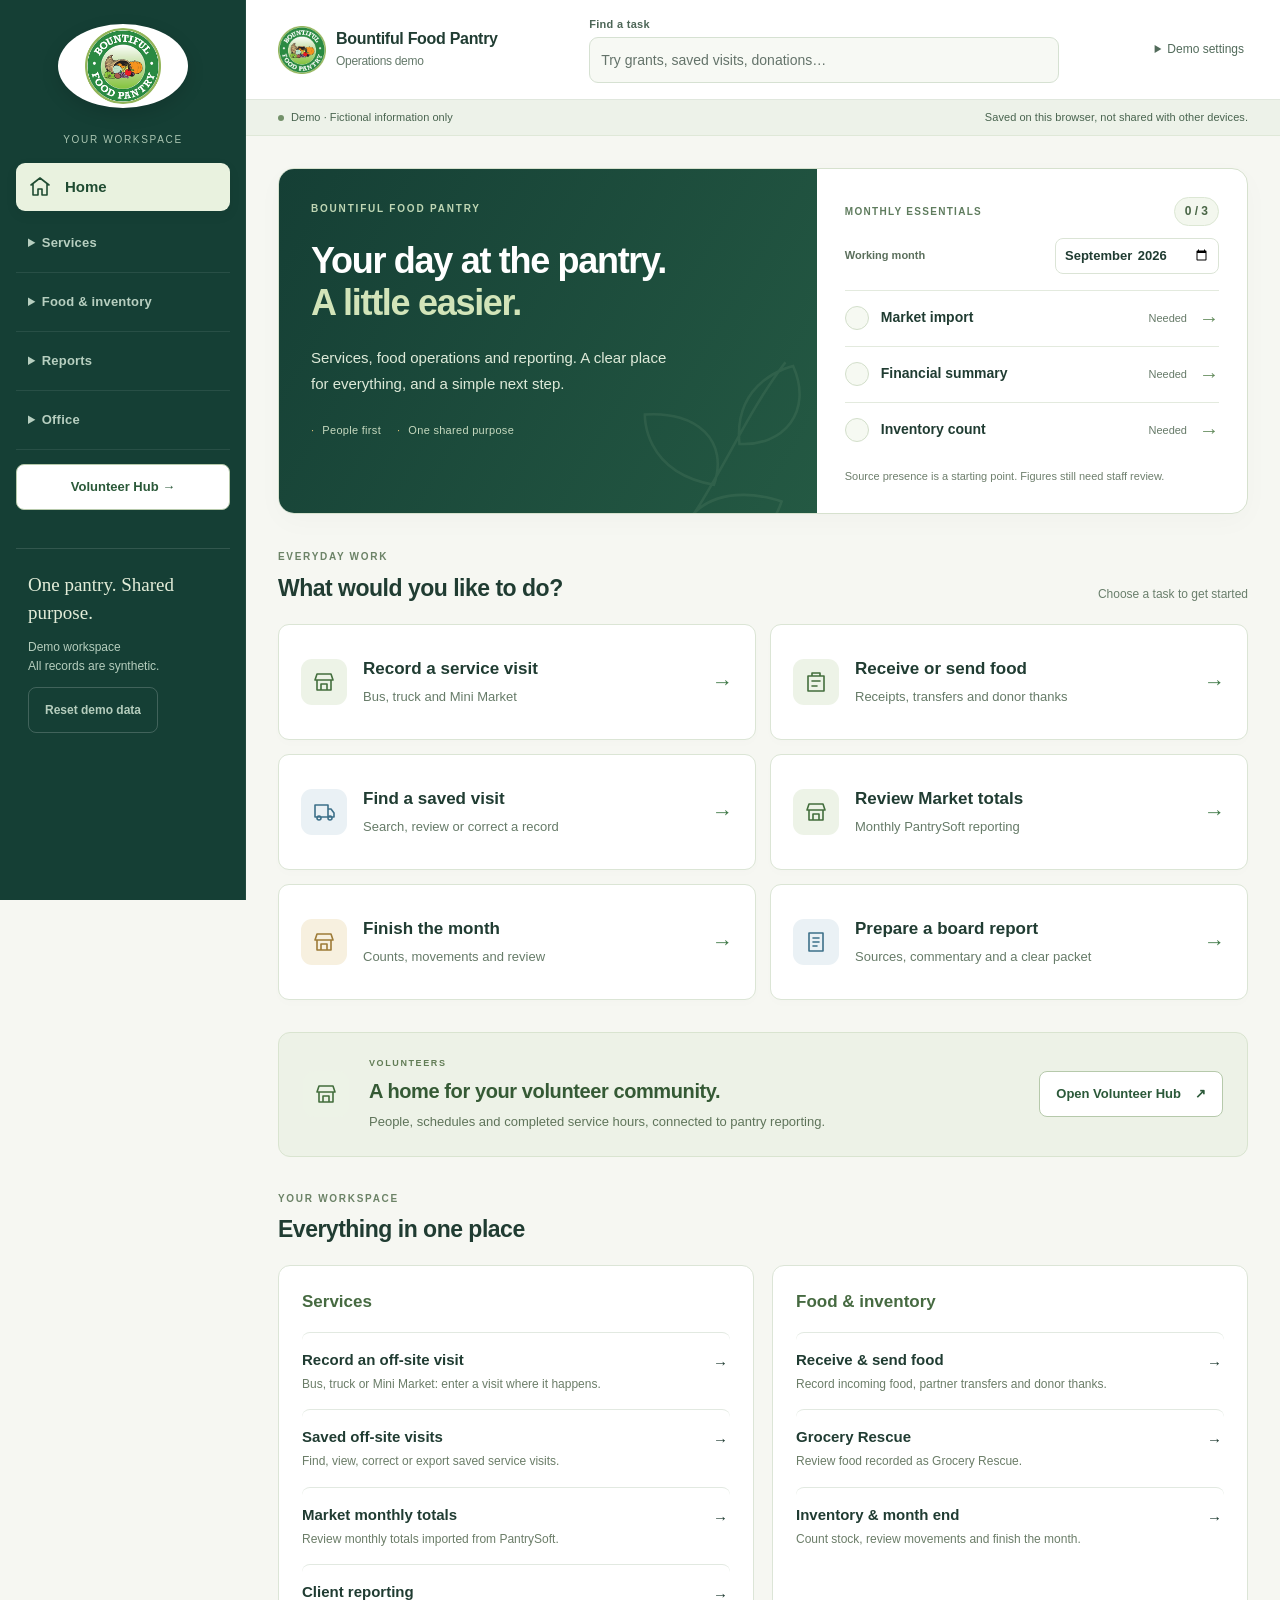
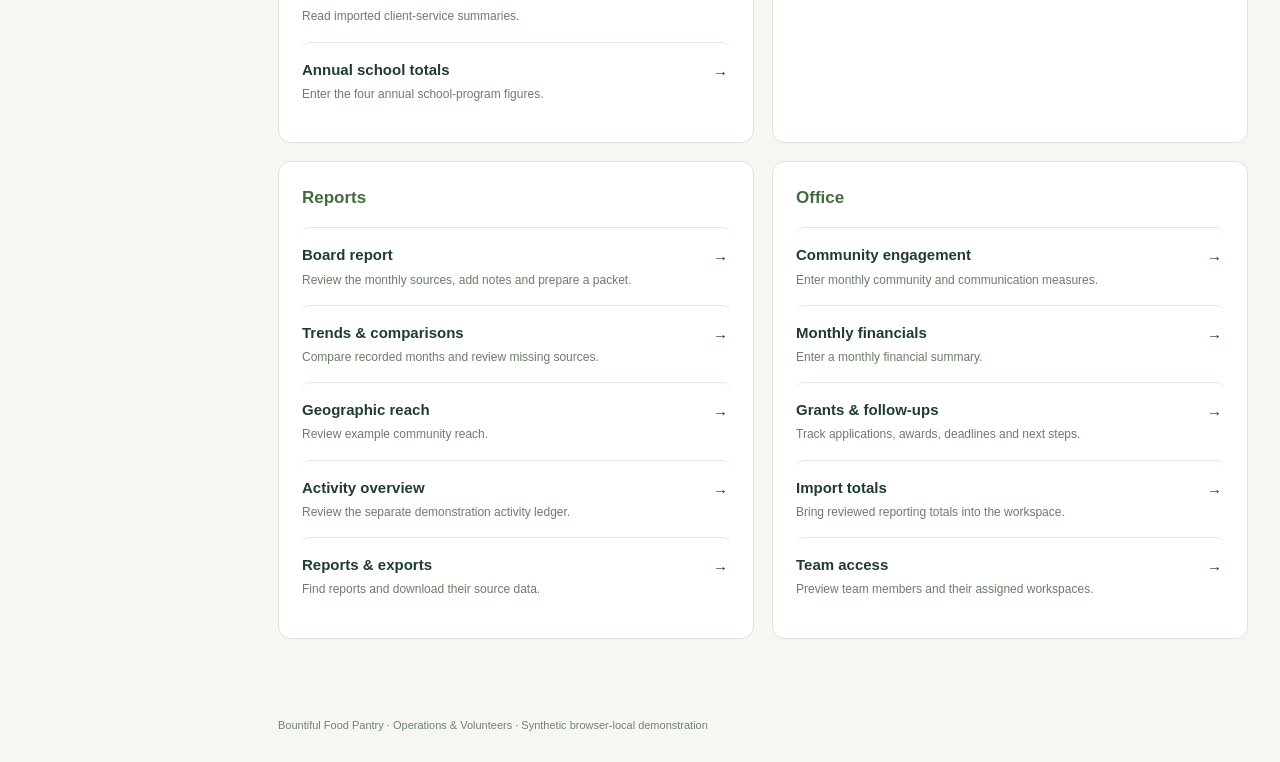
==== commit 09cfd3eb: "Include volunteer program and connect completed hours to pantry reporting" ====
--- a/index.html
+++ b/index.html
@@ -1,2 +1,2 @@
-<!doctype html><html lang="en"><head><meta charset="utf-8"><meta name="viewport" content="width=device-width,initial-scale=1"><link rel="icon" href="logo.png"><meta name="description" content="Bountiful Food Pantry operations prototype with synthetic demonstration data."><title>Bountiful · Operations</title><link rel="stylesheet" href="style.css?v=22"><link rel="stylesheet" href="theme.css?v=36"><link rel="stylesheet" href="report.css?v=3"><link rel="stylesheet" href="workspace.css?v=2"><link rel="stylesheet" href="design.css?v=1"></head><body><a class="skip-link" href="#main-content">Skip to main content</a><aside><img class="logo" src="logo.png" alt="Bountiful Food Pantry"><div class="workspace">OPERATIONS WORKSPACE</div><nav id="nav" aria-label="Main workspace navigation"></nav><div class="aside-bottom"><strong>One pantry. Shared purpose.</strong><p>Demo workspace<br>All records are synthetic.</p><button id="reset" class="quiet">Reset demo data</button></div></aside><div class="shell"><header><div class="header-brand"><img src="logo.png" alt="Bountiful Food Pantry" class="header-logo"><div><span class="eyebrow">BOUNTIFUL FOOD PANTRY</span><span class="header-caption">Operations workspace</span></div></div><label>Preview role <select id="demoRole" aria-label="Preview user role"><option value="director">Executive Director</option><option value="staff">Staff</option><option value="volunteer">Volunteer</option></select></label><span class="badge">Demo · synthetic data</span><label>Location <select id="location"><option value="all">All locations</option><option value="bountiful">Bountiful</option><option value="north">Northern Davis · planned</option></select></label></header><main id="main-content" tabindex="-1"><div class="heading"><div><p id="breadcrumb" class="eyebrow"></p><h1 id="title"></h1><p id="subtitle"></p></div><button class="primary" id="mainAction">Record service</button></div><div class="filterbar"><span>Reporting period</span><label>From <input id="from" type="date" value="2026-09-01"></label><label>To <input id="to" type="date" value="2026-09-30"></label><span id="periodStatus"></span></div><div id="content" aria-live="off"></div></main><footer>Synthetic demonstration only · No connection to live pantry or volunteer systems</footer></div><dialog id="modal" aria-labelledby="modalTitle"><form id="entry"><div class="dialog-head"><h2 id="modalTitle"></h2><button type="button" id="close" aria-label="Close form">×</button></div><div id="fields"></div><p class="muted">Saved once. Included automatically in the matching dashboards and reports.</p><button class="primary" type="submit">Save record</button></form></dialog><div id="toast" role="status"></div><script src="app.js?v=86"></script><script src="workspace.js?v=2"></script></body></html>
+<!doctype html><html lang="en"><head><meta charset="utf-8"><meta name="viewport" content="width=device-width,initial-scale=1"><link rel="icon" href="logo.png"><meta name="description" content="Bountiful Food Pantry operations prototype with synthetic demonstration data."><title>Bountiful · Operations & Volunteers</title><link rel="stylesheet" href="style.css?v=22"><link rel="stylesheet" href="theme.css?v=36"><link rel="stylesheet" href="report.css?v=3"><link rel="stylesheet" href="workspace.css?v=2"><link rel="stylesheet" href="design.css?v=2"></head><body><a class="skip-link" href="#main-content">Skip to main content</a><aside><img class="logo" src="logo.png" alt="Bountiful Food Pantry"><div class="workspace">OPERATIONS WORKSPACE</div><nav id="nav" aria-label="Main workspace navigation"></nav><div class="aside-bottom"><strong>One pantry. Shared purpose.</strong><p>Demo workspace<br>All records are synthetic.</p><button id="reset" class="quiet">Reset demo data</button></div></aside><div class="shell"><header><div class="header-brand"><img src="logo.png" alt="Bountiful Food Pantry" class="header-logo"><div><span class="eyebrow">BOUNTIFUL FOOD PANTRY</span><span class="header-caption">Operations workspace</span></div></div><label>Preview role <select id="demoRole" aria-label="Preview user role"><option value="director">Executive Director</option><option value="staff">Staff</option><option value="volunteer">Volunteer</option></select></label><span class="badge">Demo · synthetic data</span><label>Location <select id="location"><option value="all">All locations</option><option value="bountiful">Bountiful</option><option value="north">Northern Davis · planned</option></select></label></header><main id="main-content" tabindex="-1"><div class="heading"><div><p id="breadcrumb" class="eyebrow"></p><h1 id="title"></h1><p id="subtitle"></p></div><button class="primary" id="mainAction">Record service</button></div><div class="filterbar"><span>Reporting period</span><label>From <input id="from" type="date" value="2026-09-01"></label><label>To <input id="to" type="date" value="2026-09-30"></label><span id="periodStatus"></span></div><div id="content" aria-live="off"></div></main><footer>Synthetic demonstration only · No connection to live pantry or volunteer systems</footer></div><dialog id="modal" aria-labelledby="modalTitle"><form id="entry"><div class="dialog-head"><h2 id="modalTitle"></h2><button type="button" id="close" aria-label="Close form">×</button></div><div id="fields"></div><p class="muted">Saved once. Included automatically in the matching dashboards and reports.</p><button class="primary" type="submit">Save record</button></form></dialog><div id="toast" role="status"></div><script src="app.js?v=86"></script><script src="workspace.js?v=4"></script><script src="volunteer-shared.js?v=1"></script><script src="suite.js?v=1"></script></body></html>
 
--- a/design.css
+++ b/design.css
@@ -1,23 +1,25 @@
-/* Bountiful design system — independent, accessible pantry workspaces. */
-:root{--forest:#153f35;--evergreen:#286346;--sage:#e7eee4;--cream:#f6f7f2;--ink:#203c32;--muted:#5a7063;--line:#dae3d8;--green:#2d7149;--blue:#225f86;--deep:#153f35;--bg:#f6f7f2;--gold:#b0833f}
-body.task-workspace,body.volunteer-workspace{font-family:'Segoe UI',Arial,sans-serif;font-size:16px;line-height:1.55;background:var(--cream);color:var(--ink);-webkit-font-smoothing:antialiased}
-.task-workspace>aside,.task-workspace.program-home>aside,.volunteer-workspace>aside{background:var(--forest);border:0;width:246px;padding:24px 16px;color:#f5f8ef;box-shadow:inset -1px 0 #ffffff0d}
-.task-workspace .shell,.task-workspace.program-home .shell,.volunteer-workspace .shell{margin-left:246px}
-.task-workspace aside .logo{width:130px;height:84px;filter:none}.task-workspace aside .workspace{font-size:10px;letter-spacing:1.7px;margin:24px 12px 12px;color:#abc6b2!important}.task-workspace .nav-group{border-color:#ffffff15;padding:9px 0}.task-workspace .nav-group summary{color:#b7cfc0;font-size:13px;letter-spacing:.2px;padding:10px 12px}.task-workspace .nav-group[open] summary{color:#edf5e8}.task-workspace nav button,.volunteer-workspace nav button{color:#e1ece2!important;border-radius:9px;background:transparent;font-weight:500;font-size:15px;min-height:48px;margin:3px 0}.task-workspace nav button .icon,.volunteer-workspace nav svg{color:#a6c6b1!important}.task-workspace nav button:hover:not(.active),.volunteer-workspace nav button:hover:not(.active){background:#ffffff0e}.task-workspace nav button.active,.volunteer-workspace nav button.active{background:#e9f2df;color:#204c32!important;border-left:0;box-shadow:0 4px 12px #061b1712;font-weight:700}.task-workspace nav button.active .icon,.volunteer-workspace nav button.active svg{color:#356c43!important}.task-workspace aside .aside-bottom{border-top:1px solid #ffffff20;margin-top:24px;padding-top:22px}.task-workspace aside .aside-bottom,.task-workspace aside .aside-bottom strong,.task-workspace aside .aside-bottom p,.task-workspace aside .aside-bottom button{color:#b5cdbd!important}.task-workspace aside .aside-bottom strong{font-family:Georgia,serif;font-weight:400;font-size:19px;line-height:1.45;color:#e2ecd8!important}.task-workspace aside .aside-bottom p{font-size:12px}.task-workspace aside .aside-bottom button{border-color:#ffffff30;font-size:12px}.task-workspace aside .aside-bottom button:hover{background:#ffffff0d}
-.task-workspace .shell>header,.volunteer-workspace .shell>header{background:#fff;border-bottom:1px solid #e0e7dd;min-height:94px;padding:16px 32px;gap:22px;box-shadow:none}.task-workspace .header-home img{width:48px;height:48px}.task-workspace .header-home span{font-size:16px;letter-spacing:-.3px}.task-workspace .header-home small{font-size:12px;color:#64796a}.task-workspace .task-finder>label,.volunteer-workspace .vol-finder>label{font-size:11px;font-weight:700;letter-spacing:.3px;color:#4d6657}.task-workspace .task-finder input,.volunteer-workspace .vol-finder input{background:#f7f9f4;border:1px solid #d6e1d2;border-radius:9px;box-shadow:none;min-height:46px}.task-workspace .task-finder input:focus,.volunteer-workspace .vol-finder input:focus{background:#fff;border-color:#649575}.task-workspace .demo-settings summary{font-size:12px;color:#526b5b}.task-workspace #workspaceNotice,.volunteer-workspace .suite-notice{background:#edf2e9;color:#49644f;border-bottom:1px solid #dfe8d8;padding:9px 32px;font-size:11px;letter-spacing:.05px}.task-workspace #workspaceNotice>span:first-child::before{content:'';display:inline-block;width:6px;height:6px;background:#73916a;border-radius:50%;margin-right:7px;vertical-align:middle}
-.task-workspace main,.task-workspace.program-home main,.volunteer-workspace main{max-width:1460px;padding:32px;margin:0 auto}.task-workspace .heading{margin:0 0 25px}.task-workspace .heading .eyebrow{font-size:10px;letter-spacing:1.5px;color:#647b68;margin-bottom:7px}.task-workspace .heading h1,.volunteer-workspace h1{font-size:32px;letter-spacing:-1px;font-weight:700;line-height:1.22;margin:0 0 8px}.task-workspace .heading p,.volunteer-workspace .page-head p.muted{font-size:15px;line-height:1.6;color:#5d7264}.task-workspace .heading #subtitle{max-width:720px}
-.task-workspace button,.task-workspace select,.task-workspace input,.volunteer-workspace button,.volunteer-workspace input,.volunteer-workspace select{border-radius:8px;min-height:46px;font-size:15px}.task-workspace button,.volunteer-workspace button{transition:background .15s,border-color .15s,box-shadow .15s}.task-workspace .primary,.volunteer-workspace .primary{background:var(--evergreen);border-color:var(--evergreen);box-shadow:0 2px 4px #153f3512;color:white}.task-workspace .primary:hover,.volunteer-workspace .primary:hover{background:#1d5138}.task-workspace :focus-visible,.volunteer-workspace :focus-visible{outline:3px solid #377aaf;outline-offset:3px}.task-workspace .card,.volunteer-workspace .panel,.volunteer-workspace .metric{background:#fff;border:1px solid #dce5d9;border-radius:12px;padding:24px;box-shadow:0 3px 12px #183c2604}.task-workspace h2,.volunteer-workspace h2{font-size:21px;letter-spacing:-.4px}.task-workspace .metric .value,.volunteer-workspace .metric .value{font-size:34px;color:#234f39;font-weight:700;letter-spacing:-1.2px}.task-workspace .metric p,.volunteer-workspace .metric label{font-size:13px;color:#506e58}.task-workspace .metric p:last-child,.volunteer-workspace .metric small{font-size:12px;color:#697c6e}.task-workspace .notice,.volunteer-workspace .notice{font-size:13px;line-height:1.6}.task-workspace .filterbar{background:#fff;border:1px solid #dce5d9;border-radius:10px;padding:14px 18px;box-shadow:0 2px 4px #183c2603}.task-workspace .workspace-tabs button{border-color:#d3dfd0;color:#46654e;font-size:14px;min-height:44px}.task-workspace .workspace-tabs button[aria-pressed=true]{background:#e5efdf;color:#234f35;border-color:#8caf81;box-shadow:inset 0 -2px #769c68}.task-workspace .table-wrap,.volunteer-workspace .table-wrap{border:1px solid #dfe7dc;border-radius:10px;background:#fff}.task-workspace table,.volunteer-workspace table{font-size:14px}.task-workspace th,.volunteer-workspace th{background:#f3f6ee;color:#57705b;font-weight:650;font-size:12px;letter-spacing:.2px;text-transform:none;padding:14px}.task-workspace td,.volunteer-workspace td{border-color:#e5ebe1;padding:14px;white-space:normal}.task-workspace tbody tr:hover,.volunteer-workspace tbody tr:hover{background:#fafcf7}.task-workspace .planning-form label,.volunteer-workspace .field,.volunteer-workspace .form-grid label{font-size:14px;color:#3e5b47}.task-workspace dialog,.volunteer-workspace dialog{border-radius:16px;border:1px solid #dce6d7;box-shadow:0 24px 100px #103b3540}.task-workspace dialog::backdrop,.volunteer-workspace dialog::backdrop{background:#102d2570;backdrop-filter:blur(3px)}
-.studio-hero{display:grid;grid-template-columns:1.25fr 1fr;gap:0;border:1px solid #d6e1ce;border-radius:16px;overflow:hidden;margin:0 0 35px!important;background:#fff;box-shadow:0 8px 28px #153f3506}.studio-hero-copy{background:linear-gradient(120deg,#153f35,#245943);color:white;position:relative;overflow:hidden;padding:38px 32px}.studio-hero-copy .eyebrow{color:#bfd6b4;font-size:10px;letter-spacing:1.8px;margin:0 0 23px}.studio-hero h1{font-size:36px;line-height:1.18;letter-spacing:-1.3px;margin:0 0 20px;color:#fff;position:relative;z-index:1}.studio-hero h1 span{color:#d2e4b9}.studio-hero-copy>p:not(.eyebrow){font-size:15px;line-height:1.75;color:#deead9;max-width:360px;position:relative;z-index:1}.studio-hero-tags{display:flex;gap:16px;margin-top:25px;font-size:11px;color:#c6d9bf;letter-spacing:.3px}.studio-hero-tags span::before{content:'·';margin-right:8px;color:#d6bc76}.studio-sprig{position:absolute;right:-40px;bottom:-60px;width:230px;height:230px;color:#d6eac0;opacity:.08;pointer-events:none}.studio-month-card{padding:28px}.studio-card-top{display:flex;justify-content:space-between;align-items:center;margin-bottom:12px}.studio-card-top .eyebrow{margin:0;font-size:10px;letter-spacing:1.3px;color:#5f7c5e}.studio-source-count{font-size:12px;font-weight:700;color:#496546;border:1px solid #dce7d4;background:#f3f7ee;border-radius:20px;padding:4px 10px}.studio-month-card>label{font-size:11px;font-weight:650;color:#5b6f5c;display:flex;align-items:center;justify-content:space-between;gap:10px;margin-bottom:16px}.studio-month-card input{min-height:36px;font-size:13px;width:164px;padding:5px 8px;border-color:#dbe4d6}.studio-source-list button{display:flex;align-items:center;text-align:left;width:100%;background:#fff;border:0;border-top:1px solid #e3eade;border-radius:0;padding:13px 0;gap:12px}.studio-source-list button:hover{background:#f7faf3}.studio-source-list button>span:nth-child(2){flex:1}.studio-source-list strong{font-size:14px;display:block}.studio-source-list small{font-size:11px;font-weight:400;color:#667a68;display:block;margin-top:3px}.studio-source-list button>span:last-child{font-size:20px;color:#638b5c}.studio-source-dot{width:24px;height:24px;border:1px solid #d3dfcb;border-radius:50%;background:#f6f9f2;display:grid;place-items:center;flex-shrink:0;font-size:13px;color:#2e693d}.studio-source-dot.complete{background:#e6f0dc;border-color:#b4cda3}.studio-source-note{display:block;color:#6e7f6d;font-size:10px;line-height:1.6;margin-top:10px}.studio-section-title{display:flex;justify-content:space-between;align-items:flex-end;gap:16px;margin:0 0 20px}.studio-section-title .eyebrow{font-size:10px;letter-spacing:1.7px;margin:0 0 8px;color:#6c8367}.studio-section-title h2{font-size:23px;margin:0;letter-spacing:-.5px}.studio-section-title>span{font-size:12px;color:#6a7f6c}.task-workspace .task-grid{margin:0 0 32px;gap:14px}.task-workspace .task-choice{border:1px solid #dbe5d5;padding:22px;min-height:116px;border-radius:11px;background:#fff;box-shadow:0 4px 10px #133e2603;transition:box-shadow .15s,border-color .15s}.task-workspace .task-choice:hover{border-color:#86a47c;box-shadow:0 7px 18px #153f350b;background:#fbfdf8}.task-workspace .task-choice strong{font-size:17px;font-weight:700;line-height:1.35}.task-workspace .task-choice small{font-size:13px;line-height:1.5;color:#667b68;margin-top:6px}.task-workspace .task-symbol{background:#edf3e7;color:#436e3d;min-width:46px;width:46px;height:46px;border-radius:11px}.task-workspace .task-symbol svg{width:24px;height:24px}.task-workspace .task-choice[data-view=board] .task-symbol,.task-workspace .task-choice[data-view=mobile] .task-symbol{background:#eaf1f5;color:#3d7089}.task-workspace .task-choice[data-view=inventory] .task-symbol{background:#f7f0df;color:#9d7b37}.task-workspace .task-choice>span:last-child{font-size:21px;font-weight:400}.studio-volunteer-invite{display:flex;align-items:center;gap:20px;background:#edf2e7;border:1px solid #d9e4d0;border-radius:12px;padding:24px;margin:0 0 34px!important}.studio-volunteer-invite>div{flex:1}.studio-volunteer-invite .eyebrow{font-size:9px;letter-spacing:1.6px;color:#627d56;margin:0 0 7px}.studio-volunteer-invite h2{font-size:20px;margin:0 0 7px;color:#355a35}.studio-volunteer-invite p:not(.eyebrow){margin:0;font-size:13px;color:#5f745a;max-width:530px}.studio-link-button{display:inline-flex;align-items:center;justify-content:center;gap:14px;border:1px solid #b6c9ab;padding:12px 16px;border-radius:8px;font-size:13px;color:#2b5939;text-decoration:none;background:#fff;font-weight:650;min-height:46px;white-space:nowrap}.studio-link-button:hover{background:#f9fcf4}.task-workspace .all-workspaces{border-top:0;padding-top:0}.task-workspace .workspace-directory{gap:18px;margin-top:0}.task-workspace .directory-group{border:1px solid #dce5d7;border-radius:12px;padding:23px}.task-workspace .directory-group h3{font-size:17px;color:#466a41;padding-bottom:16px}.task-workspace .directory-group button{padding:15px 22px 15px 0}.task-workspace .directory-group strong{font-size:15px}.task-workspace .directory-group small{font-size:12px;line-height:1.6;color:#6b7d68}.task-workspace footer,.volunteer-workspace footer{font-size:11px;color:#71826f;padding:22px 32px 28px}
-.volunteer-workspace .brand{font-size:19px;color:#f3f7e9;gap:12px}.volunteer-workspace .brand small{font-size:9px;letter-spacing:1.3px;color:#b4cdbb}.volunteer-workspace .navlabel{font-size:10px;letter-spacing:1.4px;color:#a7c4ae;margin:30px 12px 14px}.volunteer-workspace aside .aside-bottom{border-top:1px solid #ffffff20;margin-top:24px}.volunteer-workspace .aside-bottom .leaf{font-size:20px}.volunteer-workspace .aside-bottom p{font-size:11px;color:#aec8b6}.volunteer-workspace aside nav{display:block;overflow:visible}.volunteer-workspace nav button{display:flex;width:100%;white-space:normal;padding:12px;gap:12px;align-items:center}.volunteer-workspace nav svg{flex-shrink:0;width:21px;height:21px}.volunteer-workspace aside{height:100dvh;overflow:auto;position:fixed;inset:0 auto 0 0;display:flex;flex-direction:column;z-index:40}.volunteer-workspace .vol-brand{display:flex;align-items:center;gap:10px;flex-shrink:0}.vol-brand img{width:42px;height:42px}.vol-brand strong{display:block;font-size:15px;line-height:1.3}.vol-brand small{display:block;font-size:11px;color:#607660}.volunteer-workspace .identity{gap:8px;flex-shrink:0}.volunteer-workspace .identity label{font-size:11px;color:#5d735f}.volunteer-workspace .identity select{font-size:13px;padding:8px;min-height:42px}.volunteer-workspace .vol-finder{position:relative;flex:1;max-width:430px;min-width:140px}.vol-finder label{display:block;margin-bottom:4px}.vol-finder input{width:100%}.vol-finder input::placeholder{font-size:13px;color:#687b68}#volTaskResults{position:absolute;top:100%;left:0;right:0;background:white;border:1px solid #d4dfce;border-radius:9px;box-shadow:0 12px 36px #183f3526;z-index:60;max-height:60vh;overflow:auto;padding:6px}#volTaskResults button{display:flex;align-items:center;text-align:left;gap:12px;width:100%;border:0;background:white;padding:12px;font-size:14px}#volTaskResults button:hover{background:#eff5e9}#volTaskResults svg{width:20px;height:20px}#volTaskResults p{padding:12px;font-size:13px}.volunteer-workspace .suite-notice{display:flex;justify-content:space-between;gap:10px;align-items:center}.suite-notice a{color:#3b6541;font-weight:650;text-decoration:none;font-size:12px}.suite-notice a:hover{text-decoration:underline}.volunteer-workspace .page-head{margin-bottom:26px;align-items:flex-start}.volunteer-workspace .eyebrow{font-size:10px;letter-spacing:1.5px;color:#6a8166}.volunteer-workspace .chip{font-size:11px;padding:5px 10px;background:#eaf1e2;color:#4e7044;border:1px solid #dce7d3}.volunteer-workspace .chip.blue{background:#eaf1f5;color:#3c6a86;border-color:#d8e5ed}.volunteer-workspace .chip.amber{background:#fbf2df;color:#8d6b2a;border-color:#eddfbd}.volunteer-workspace .hero{background:linear-gradient(125deg,#153f35,#295e44);border-radius:14px;padding:36px;box-shadow:0 8px 24px #153f3508}.volunteer-workspace .hero h2{font-family:'Segoe UI',Arial,sans-serif;font-size:34px;font-weight:650;line-height:1.2;letter-spacing:-1px;margin:18px 0}.volunteer-workspace .hero p{font-size:15px;line-height:1.7;max-width:610px;color:#d4e5cd}.volunteer-workspace .hero .eyebrow{font-size:10px;letter-spacing:1.5px}.volunteer-workspace .hero button{background:#eaf1df;color:#2d5738;font-size:14px;padding:12px 18px}.volunteer-workspace .metrics{gap:16px;margin:24px 0}.volunteer-workspace .impact-summary{background:#eef3e6;border:1px solid #d7e2cb;border-radius:13px;padding:25px;margin-bottom:25px}.volunteer-workspace .impact-summary h2{font-size:20px}.volunteer-workspace .impact-metrics{gap:14px}.volunteer-workspace .impact-metrics .metric{padding:20px}.volunteer-workspace .impact-metrics .value{font-size:30px}.volunteer-workspace .tab-note{font-size:12px;line-height:1.7}.volunteer-workspace .person{border-radius:12px;border:1px solid #dce5d6;box-shadow:0 4px 16px #183f3504;transition:box-shadow .15s}.volunteer-workspace .person:hover{transform:none;box-shadow:0 8px 25px #183f3512;border-color:#91ad81}.volunteer-workspace .person-top{background:linear-gradient(135deg,color-mix(in srgb,var(--tone) 16%,white),color-mix(in srgb,var(--tone) 7%,white));height:135px}.volunteer-workspace .person-top .avatar{background:#fff;border:1px solid #ffffffd0;width:76px;height:76px;box-shadow:0 4px 15px #183f350c}.volunteer-workspace .person-body{padding:20px}.volunteer-workspace .person h3{font-size:18px;letter-spacing:-.3px}.volunteer-workspace .person-body p{font-size:12px}.volunteer-workspace .person .chip{font-size:11px}.volunteer-workspace .person-foot{font-size:12px;color:#61765e}.volunteer-workspace .person-foot b{font-size:21px;color:#31583a}.volunteer-workspace .entry strong{font-size:15px}.volunteer-workspace .entry p{font-size:13px}.volunteer-workspace .shift{border-radius:11px;border:1px solid #dbe5d5;padding:24px}.volunteer-workspace .shift-date{font-size:13px}.volunteer-workspace .shift h3{font-size:18px}.volunteer-workspace .progress{background:#e8eee1;height:6px}.volunteer-workspace .progress span{background:#739465}.volunteer-workspace .toolbar{padding:16px;background:#edf2e7;border:1px solid #dce6d4;border-radius:10px;gap:12px}.volunteer-workspace .toolbar label{font-size:13px}.volunteer-workspace .small{font-size:13px;min-height:40px}.volunteer-workspace .actions button{font-size:14px}.volunteer-workspace .profile-stats{background:#edf3e4}.volunteer-workspace .detail{background:#f2f6ed;font-size:14px}.volunteer-workspace .detail small{font-size:11px}.volunteer-workspace .profile-head h2{font-size:25px}.volunteer-workspace .form-actions{padding-top:18px;border-top:1px solid #e1e9da}.volunteer-workspace .checks label{font-size:14px}.volunteer-workspace .error{font-size:14px}.volunteer-workspace table{white-space:normal}.volunteer-workspace .table-wrap{overflow:auto}.volunteer-workspace .table-wrap table{min-width:650px}#volMenu,#volMenuClose,#volMenuShade{display:none}#volMenuShade{position:fixed;inset:0;border:0;background:#102d2566;z-index:35;border-radius:0}
-.volunteer-workspace[data-demo-mode=Kiosk]>aside{display:none}.volunteer-workspace[data-demo-mode=Kiosk]>.shell{margin-left:0}.volunteer-workspace[data-demo-mode=Kiosk] .page-head,.volunteer-workspace[data-demo-mode=Kiosk] .vol-finder,.volunteer-workspace[data-demo-mode=Kiosk] #volMenu{display:none}.volunteer-workspace[data-demo-mode=Kiosk] main{padding:22px 16px;max-width:600px}.volunteer-workspace[data-demo-mode=Kiosk] header{min-height:76px;padding-top:12px;padding-bottom:12px}.volunteer-workspace .kiosk{padding:26px;max-width:480px;border-radius:15px;box-shadow:0 8px 30px #153f3507}.volunteer-workspace .kiosk h2{font-size:28px;margin:18px 0 10px}.volunteer-workspace .kiosk .keypad{gap:8px;margin:18px auto;max-width:280px}.volunteer-workspace .keypad button{min-height:54px;font-size:23px}.volunteer-workspace .kiosk input{font-size:28px;min-height:54px}.volunteer-workspace .kiosk .caption{font-size:13px}.volunteer-workspace .kiosk .error:empty{display:none}.volunteer-workspace[data-demo-mode=Kiosk] footer{max-width:520px;margin:auto;padding:0 20px 20px;text-align:center}.volunteer-workspace[data-demo-mode=Kiosk] .kiosk .tab-note{margin:12px 0 0}
-@media(max-width:1200px){.task-workspace .header-home span{display:none}.task-workspace .studio-hero{grid-template-columns:1.15fr 1fr}.studio-hero-copy{padding:32px 26px}.studio-hero h1{font-size:32px}.studio-month-card{padding:24px}.studio-volunteer-invite{flex-wrap:wrap}.studio-volunteer-invite .studio-link-button{margin-left:66px}.volunteer-workspace .vol-brand small{display:none}.volunteer-workspace .vol-brand{gap:8px}.volunteer-workspace .vol-brand img{width:36px}.volunteer-workspace .cards{grid-template-columns:repeat(3,minmax(0,1fr))}.volunteer-workspace .metrics{grid-template-columns:repeat(2,minmax(0,1fr))}.volunteer-workspace .two{grid-template-columns:1fr}}
-@media(max-width:1000px){.studio-hero-copy{padding:30px 22px}.studio-hero h1{font-size:29px}.studio-month-card{padding:22px 18px}.studio-month-card>label{align-items:flex-start;flex-direction:column;gap:5px}.studio-hero-copy>p:not(.eyebrow){font-size:14px}.studio-section-title>span{display:none}.task-workspace .task-choice{padding:19px 17px;gap:13px}.task-workspace .task-choice strong{font-size:16px}.task-workspace .task-choice small{font-size:12px}.volunteer-workspace .cards{grid-template-columns:repeat(2,minmax(0,1fr))}.volunteer-workspace .impact-metrics{grid-template-columns:1fr}.volunteer-workspace .shell>header{gap:12px}.volunteer-workspace .vol-brand strong{font-size:14px}.volunteer-workspace .identity label{display:none}}
-@media(max-width:900px){.task-workspace>aside,.task-workspace.program-home>aside,.volunteer-workspace>aside{width:285px;transform:translateX(-100%);padding:22px 16px}.task-workspace.workspace-menu-open>aside,.volunteer-workspace.vol-menu-open>aside{transform:translateX(0)}.task-workspace .shell,.task-workspace.program-home .shell,.volunteer-workspace .shell{margin-left:0}.task-workspace .shell>header,.volunteer-workspace .shell>header{padding:14px 22px;min-height:88px}.task-workspace main,.task-workspace.program-home main,.volunteer-workspace main{padding:26px 22px}.task-workspace #workspaceNotice,.volunteer-workspace .suite-notice{padding:9px 22px}.task-workspace #closeWorkspaceMenu,.volunteer-workspace #volMenuClose{background:#ffffff12;border:1px solid #ffffff30;color:#dfebdb;display:block;align-self:flex-end;font-size:13px;margin:10px 0}.volunteer-workspace #volMenu{display:block;padding:8px 11px}.volunteer-workspace #volMenuShade:not([hidden]){display:block}.volunteer-workspace nav{margin:0;display:block}.volunteer-workspace .navlabel,.volunteer-workspace .aside-bottom{display:block}.volunteer-workspace .brand img{width:52px;height:52px}.volunteer-workspace .brand{font-size:20px}.volunteer-workspace .aside-bottom{margin-top:auto}.volunteer-workspace .shell>header{display:flex;height:auto}.volunteer-workspace .vol-brand img{display:none}.volunteer-workspace .identity .avatar{display:none}.volunteer-workspace .identity select{max-width:130px}}
-@media(max-width:600px){.task-workspace main,.task-workspace.program-home main,.volunteer-workspace main{padding:22px 16px}.task-workspace .shell>header,.volunteer-workspace .shell>header{padding:12px 16px;gap:10px}.task-workspace .shell>header{grid-template-columns:auto 1fr auto}.task-workspace .task-finder input{font-size:16px}.task-workspace #workspaceNotice,.volunteer-workspace .suite-notice{padding:8px 16px;font-size:10px}.task-workspace .studio-hero{grid-template-columns:1fr;border-radius:13px;margin-bottom:28px!important}.studio-hero-copy{padding:30px 24px}.studio-hero h1{font-size:32px;letter-spacing:-1px}.studio-hero-copy .eyebrow{margin-bottom:18px}.studio-hero-copy>p:not(.eyebrow){font-size:15px}.studio-hero-tags{margin-top:22px}.studio-month-card{padding:23px}.studio-month-card>label{flex-direction:row;align-items:center}.studio-month-card input{width:165px}.studio-source-note{font-size:11px}.studio-source-list small{font-size:12px}.studio-source-list strong{font-size:15px}.studio-section-title h2{font-size:22px}.task-workspace .task-grid{grid-template-columns:1fr;gap:12px}.task-workspace .task-choice{min-height:105px;padding:21px 18px}.task-workspace .task-choice strong{font-size:18px}.task-workspace .task-choice small{font-size:14px}.studio-volunteer-invite{padding:22px;gap:14px}.studio-volunteer-invite>.task-symbol{display:none}.studio-volunteer-invite h2{font-size:22px}.studio-volunteer-invite p:not(.eyebrow){font-size:14px}.studio-volunteer-invite .studio-link-button{margin:2px 0 0;width:100%;font-size:14px}.task-workspace .heading h1,.volunteer-workspace h1{font-size:28px}.task-workspace .card,.volunteer-workspace .panel{padding:20px}.task-workspace .task-symbol{width:44px;height:44px;min-width:44px}.task-workspace .directory-group strong{font-size:16px}.task-workspace .directory-group small{font-size:13px}.task-workspace footer,.volunteer-workspace footer{padding:20px 16px;font-size:11px}.volunteer-workspace .shell>header{display:grid;grid-template-columns:auto 1fr auto}.volunteer-workspace .vol-brand{justify-content:center}.volunteer-workspace .vol-brand strong{font-size:14px}.volunteer-workspace .vol-finder{grid-column:1/-1;grid-row:2;width:100%;max-width:none}.volunteer-workspace .vol-finder input{font-size:16px}.volunteer-workspace .identity select{font-size:12px;padding:7px;max-width:115px;min-height:42px}.volunteer-workspace .suite-notice{flex-wrap:wrap}.volunteer-workspace .suite-notice a{font-size:11px}.volunteer-workspace .page-head{gap:12px}.volunteer-workspace .page-head>.chip{font-size:10px}.volunteer-workspace .hero{padding:28px 23px}.volunteer-workspace .hero h2{font-size:29px}.volunteer-workspace .hero .actions{gap:10px}.volunteer-workspace .hero button{font-size:14px;min-height:48px}.volunteer-workspace .metrics{gap:12px}.volunteer-workspace .metric{padding:18px 14px}.volunteer-workspace .metric label{font-size:12px}.volunteer-workspace .metric .value{font-size:29px}.volunteer-workspace .metric small{font-size:11px}.volunteer-workspace .impact-summary{padding:20px 16px}.volunteer-workspace .impact-metrics .metric{padding:18px}.volunteer-workspace .impact-summary .row{gap:12px}.volunteer-workspace .cards{grid-template-columns:1fr;gap:16px}.volunteer-workspace .person-top{height:120px;padding:20px}.volunteer-workspace .person-body{padding:20px}.volunteer-workspace .person h3{font-size:20px}.volunteer-workspace .person .chip{font-size:12px}.volunteer-workspace .person-body p{font-size:13px}.volunteer-workspace .actions button{min-height:46px;font-size:14px}.volunteer-workspace .toolbar input{width:100%;min-width:0}.volunteer-workspace .toolbar{padding:14px}.volunteer-workspace .toolbar select{font-size:14px}.volunteer-workspace .shift{padding:20px}.volunteer-workspace .shift .actions button{width:100%}.volunteer-workspace .shift-date{font-size:13px;line-height:1.6}.volunteer-workspace .shift .row{gap:10px}.volunteer-workspace .form-grid{grid-template-columns:1fr}.volunteer-workspace .form-grid label,.volunteer-workspace .field{font-size:15px}.volunteer-workspace input,.volunteer-workspace select,.volunteer-workspace textarea{font-size:16px}.volunteer-workspace .full{grid-column:auto}.volunteer-workspace .kiosk{padding:21px 18px}.volunteer-workspace .kiosk h2{font-size:26px}.volunteer-workspace[data-demo-mode=Kiosk] .shell>header{display:flex;justify-content:space-between}.volunteer-workspace[data-demo-mode=Kiosk] .vol-brand{justify-content:flex-start}.volunteer-workspace[data-demo-mode=Kiosk] .vol-brand img{display:block;width:38px;height:38px}.volunteer-workspace[data-demo-mode=Kiosk] .suite-notice{font-size:10px}.volunteer-workspace[data-demo-mode=Kiosk] main{padding:16px}.volunteer-workspace .kiosk .keypad{margin:15px auto;gap:7px}.volunteer-workspace .kiosk .keypad button{min-height:48px}.volunteer-workspace .kiosk p.muted{font-size:14px}.volunteer-workspace .kiosk .tab-note{font-size:11px}.volunteer-workspace .detail-grid{grid-template-columns:1fr}}
-@media(prefers-reduced-motion:reduce){*{scroll-behavior:auto!important;transition:none!important;animation:none!important}}
-@media print{.studio-hero,.studio-volunteer-invite,.suite-notice,.vol-finder,#volMenuShade,#volMenuClose,.studio-section-title{display:none!important}.task-workspace .shell,.task-workspace.program-home .shell,.volunteer-workspace .shell{margin:0!important}.task-workspace main,.volunteer-workspace main{padding:0!important}.task-workspace .card,.volunteer-workspace .panel{box-shadow:none}.volunteer-workspace .table-wrap table{min-width:0}}
+/* Bountiful design system — independent, accessible pantry workspaces. */
+:root{--forest:#153f35;--evergreen:#286346;--sage:#e7eee4;--cream:#f6f7f2;--ink:#203c32;--muted:#5a7063;--line:#dae3d8;--green:#2d7149;--blue:#225f86;--deep:#153f35;--bg:#f6f7f2;--gold:#b0833f}
+body.task-workspace,body.volunteer-workspace{font-family:'Segoe UI',Arial,sans-serif;font-size:16px;line-height:1.55;background:var(--cream);color:var(--ink);-webkit-font-smoothing:antialiased}
+.task-workspace>aside,.task-workspace.program-home>aside,.volunteer-workspace>aside{background:var(--forest);border:0;width:246px;padding:24px 16px;color:#f5f8ef;box-shadow:inset -1px 0 #ffffff0d}
+.task-workspace .shell,.task-workspace.program-home .shell,.volunteer-workspace .shell{margin-left:246px}
+.task-workspace aside .logo{width:130px;height:84px;filter:none}.task-workspace aside .workspace{font-size:10px;letter-spacing:1.7px;margin:24px 12px 12px;color:#abc6b2!important}.task-workspace .nav-group{border-color:#ffffff15;padding:9px 0}.task-workspace .nav-group summary{color:#b7cfc0;font-size:13px;letter-spacing:.2px;padding:10px 12px}.task-workspace .nav-group[open] summary{color:#edf5e8}.task-workspace nav button,.volunteer-workspace nav button{color:#e1ece2!important;border-radius:9px;background:transparent;font-weight:500;font-size:15px;min-height:48px;margin:3px 0}.task-workspace nav button .icon,.volunteer-workspace nav svg{color:#a6c6b1!important}.task-workspace nav button:hover:not(.active),.volunteer-workspace nav button:hover:not(.active){background:#ffffff0e}.task-workspace nav button.active,.volunteer-workspace nav button.active{background:#e9f2df;color:#204c32!important;border-left:0;box-shadow:0 4px 12px #061b1712;font-weight:700}.task-workspace nav button.active .icon,.volunteer-workspace nav button.active svg{color:#356c43!important}.task-workspace aside .aside-bottom{border-top:1px solid #ffffff20;margin-top:24px;padding-top:22px}.task-workspace aside .aside-bottom,.task-workspace aside .aside-bottom strong,.task-workspace aside .aside-bottom p,.task-workspace aside .aside-bottom button{color:#b5cdbd!important}.task-workspace aside .aside-bottom strong{font-family:Georgia,serif;font-weight:400;font-size:19px;line-height:1.45;color:#e2ecd8!important}.task-workspace aside .aside-bottom p{font-size:12px}.task-workspace aside .aside-bottom button{border-color:#ffffff30;font-size:12px}.task-workspace aside .aside-bottom button:hover{background:#ffffff0d}
+.task-workspace .shell>header,.volunteer-workspace .shell>header{background:#fff;border-bottom:1px solid #e0e7dd;min-height:94px;padding:16px 32px;gap:22px;box-shadow:none}.task-workspace .header-home img{width:48px;height:48px}.task-workspace .header-home span{font-size:16px;letter-spacing:-.3px}.task-workspace .header-home small{font-size:12px;color:#64796a}.task-workspace .task-finder>label,.volunteer-workspace .vol-finder>label{font-size:11px;font-weight:700;letter-spacing:.3px;color:#4d6657}.task-workspace .task-finder input,.volunteer-workspace .vol-finder input{background:#f7f9f4;border:1px solid #d6e1d2;border-radius:9px;box-shadow:none;min-height:46px}.task-workspace .task-finder input:focus,.volunteer-workspace .vol-finder input:focus{background:#fff;border-color:#649575}.task-workspace .demo-settings summary{font-size:12px;color:#526b5b}.task-workspace #workspaceNotice,.volunteer-workspace .suite-notice{background:#edf2e9;color:#49644f;border-bottom:1px solid #dfe8d8;padding:9px 32px;font-size:11px;letter-spacing:.05px}.task-workspace #workspaceNotice>span:first-child::before{content:'';display:inline-block;width:6px;height:6px;background:#73916a;border-radius:50%;margin-right:7px;vertical-align:middle}
+.task-workspace main,.task-workspace.program-home main,.volunteer-workspace main{max-width:1460px;padding:32px;margin:0 auto}.task-workspace .heading{margin:0 0 25px}.task-workspace .heading .eyebrow{font-size:10px;letter-spacing:1.5px;color:#647b68;margin-bottom:7px}.task-workspace .heading h1,.volunteer-workspace h1{font-size:32px;letter-spacing:-1px;font-weight:700;line-height:1.22;margin:0 0 8px}.task-workspace .heading p,.volunteer-workspace .page-head p.muted{font-size:15px;line-height:1.6;color:#5d7264}.task-workspace .heading #subtitle{max-width:720px}
+.task-workspace button,.task-workspace select,.task-workspace input,.volunteer-workspace button,.volunteer-workspace input,.volunteer-workspace select{border-radius:8px;min-height:46px;font-size:15px}.task-workspace button,.volunteer-workspace button{transition:background .15s,border-color .15s,box-shadow .15s}.task-workspace .primary,.volunteer-workspace .primary{background:var(--evergreen);border-color:var(--evergreen);box-shadow:0 2px 4px #153f3512;color:white}.task-workspace .primary:hover,.volunteer-workspace .primary:hover{background:#1d5138}.task-workspace :focus-visible,.volunteer-workspace :focus-visible{outline:3px solid #377aaf;outline-offset:3px}.task-workspace .card,.volunteer-workspace .panel,.volunteer-workspace .metric{background:#fff;border:1px solid #dce5d9;border-radius:12px;padding:24px;box-shadow:0 3px 12px #183c2604}.task-workspace h2,.volunteer-workspace h2{font-size:21px;letter-spacing:-.4px}.task-workspace .metric .value,.volunteer-workspace .metric .value{font-size:34px;color:#234f39;font-weight:700;letter-spacing:-1.2px}.task-workspace .metric p,.volunteer-workspace .metric label{font-size:13px;color:#506e58}.task-workspace .metric p:last-child,.volunteer-workspace .metric small{font-size:12px;color:#697c6e}.task-workspace .notice,.volunteer-workspace .notice{font-size:13px;line-height:1.6}.task-workspace .filterbar{background:#fff;border:1px solid #dce5d9;border-radius:10px;padding:14px 18px;box-shadow:0 2px 4px #183c2603}.task-workspace .workspace-tabs button{border-color:#d3dfd0;color:#46654e;font-size:14px;min-height:44px}.task-workspace .workspace-tabs button[aria-pressed=true]{background:#e5efdf;color:#234f35;border-color:#8caf81;box-shadow:inset 0 -2px #769c68}.task-workspace .table-wrap,.volunteer-workspace .table-wrap{border:1px solid #dfe7dc;border-radius:10px;background:#fff}.task-workspace table,.volunteer-workspace table{font-size:14px}.task-workspace th,.volunteer-workspace th{background:#f3f6ee;color:#57705b;font-weight:650;font-size:12px;letter-spacing:.2px;text-transform:none;padding:14px}.task-workspace td,.volunteer-workspace td{border-color:#e5ebe1;padding:14px;white-space:normal}.task-workspace tbody tr:hover,.volunteer-workspace tbody tr:hover{background:#fafcf7}.task-workspace .planning-form label,.volunteer-workspace .field,.volunteer-workspace .form-grid label{font-size:14px;color:#3e5b47}.task-workspace dialog,.volunteer-workspace dialog{border-radius:16px;border:1px solid #dce6d7;box-shadow:0 24px 100px #103b3540}.task-workspace dialog::backdrop,.volunteer-workspace dialog::backdrop{background:#102d2570;backdrop-filter:blur(3px)}
+.studio-hero{display:grid;grid-template-columns:1.25fr 1fr;gap:0;border:1px solid #d6e1ce;border-radius:16px;overflow:hidden;margin:0 0 35px!important;background:#fff;box-shadow:0 8px 28px #153f3506}.studio-hero-copy{background:linear-gradient(120deg,#153f35,#245943);color:white;position:relative;overflow:hidden;padding:38px 32px}.studio-hero-copy .eyebrow{color:#bfd6b4;font-size:10px;letter-spacing:1.8px;margin:0 0 23px}.studio-hero h1{font-size:36px;line-height:1.18;letter-spacing:-1.3px;margin:0 0 20px;color:#fff;position:relative;z-index:1}.studio-hero h1 span{color:#d2e4b9}.studio-hero-copy>p:not(.eyebrow){font-size:15px;line-height:1.75;color:#deead9;max-width:360px;position:relative;z-index:1}.studio-hero-tags{display:flex;gap:16px;margin-top:25px;font-size:11px;color:#c6d9bf;letter-spacing:.3px}.studio-hero-tags span::before{content:'·';margin-right:8px;color:#d6bc76}.studio-sprig{position:absolute;right:-40px;bottom:-60px;width:230px;height:230px;color:#d6eac0;opacity:.08;pointer-events:none}.studio-month-card{padding:28px}.studio-card-top{display:flex;justify-content:space-between;align-items:center;margin-bottom:12px}.studio-card-top .eyebrow{margin:0;font-size:10px;letter-spacing:1.3px;color:#5f7c5e}.studio-source-count{font-size:12px;font-weight:700;color:#496546;border:1px solid #dce7d4;background:#f3f7ee;border-radius:20px;padding:4px 10px}.studio-month-card>label{font-size:11px;font-weight:650;color:#5b6f5c;display:flex;align-items:center;justify-content:space-between;gap:10px;margin-bottom:16px}.studio-month-card input{min-height:36px;font-size:13px;width:164px;padding:5px 8px;border-color:#dbe4d6}.studio-source-list button{display:flex;align-items:center;text-align:left;width:100%;background:#fff;border:0;border-top:1px solid #e3eade;border-radius:0;padding:13px 0;gap:12px}.studio-source-list button:hover{background:#f7faf3}.studio-source-list button>span:nth-child(2){flex:1}.studio-source-list strong{font-size:14px;display:block}.studio-source-list small{font-size:11px;font-weight:400;color:#667a68;display:block;margin-top:3px}.studio-source-list button>span:last-child{font-size:20px;color:#638b5c}.studio-source-dot{width:24px;height:24px;border:1px solid #d3dfcb;border-radius:50%;background:#f6f9f2;display:grid;place-items:center;flex-shrink:0;font-size:13px;color:#2e693d}.studio-source-dot.complete{background:#e6f0dc;border-color:#b4cda3}.studio-source-note{display:block;color:#6e7f6d;font-size:10px;line-height:1.6;margin-top:10px}.studio-section-title{display:flex;justify-content:space-between;align-items:flex-end;gap:16px;margin:0 0 20px}.studio-section-title .eyebrow{font-size:10px;letter-spacing:1.7px;margin:0 0 8px;color:#6c8367}.studio-section-title h2{font-size:23px;margin:0;letter-spacing:-.5px}.studio-section-title>span{font-size:12px;color:#6a7f6c}.task-workspace .task-grid{margin:0 0 32px;gap:14px}.task-workspace .task-choice{border:1px solid #dbe5d5;padding:22px;min-height:116px;border-radius:11px;background:#fff;box-shadow:0 4px 10px #133e2603;transition:box-shadow .15s,border-color .15s}.task-workspace .task-choice:hover{border-color:#86a47c;box-shadow:0 7px 18px #153f350b;background:#fbfdf8}.task-workspace .task-choice strong{font-size:17px;font-weight:700;line-height:1.35}.task-workspace .task-choice small{font-size:13px;line-height:1.5;color:#667b68;margin-top:6px}.task-workspace .task-symbol{background:#edf3e7;color:#436e3d;min-width:46px;width:46px;height:46px;border-radius:11px}.task-workspace .task-symbol svg{width:24px;height:24px}.task-workspace .task-choice[data-view=board] .task-symbol,.task-workspace .task-choice[data-view=mobile] .task-symbol{background:#eaf1f5;color:#3d7089}.task-workspace .task-choice[data-view=inventory] .task-symbol{background:#f7f0df;color:#9d7b37}.task-workspace .task-choice>span:last-child{font-size:21px;font-weight:400}.studio-volunteer-invite{display:flex;align-items:center;gap:20px;background:#edf2e7;border:1px solid #d9e4d0;border-radius:12px;padding:24px;margin:0 0 34px!important}.studio-volunteer-invite>div{flex:1}.studio-volunteer-invite .eyebrow{font-size:9px;letter-spacing:1.6px;color:#627d56;margin:0 0 7px}.studio-volunteer-invite h2{font-size:20px;margin:0 0 7px;color:#355a35}.studio-volunteer-invite p:not(.eyebrow){margin:0;font-size:13px;color:#5f745a;max-width:530px}.studio-link-button{display:inline-flex;align-items:center;justify-content:center;gap:14px;border:1px solid #b6c9ab;padding:12px 16px;border-radius:8px;font-size:13px;color:#2b5939;text-decoration:none;background:#fff;font-weight:650;min-height:46px;white-space:nowrap}.studio-link-button:hover{background:#f9fcf4}.task-workspace .all-workspaces{border-top:0;padding-top:0}.task-workspace .workspace-directory{gap:18px;margin-top:0}.task-workspace .directory-group{border:1px solid #dce5d7;border-radius:12px;padding:23px}.task-workspace .directory-group h3{font-size:17px;color:#466a41;padding-bottom:16px}.task-workspace .directory-group button{padding:15px 22px 15px 0}.task-workspace .directory-group strong{font-size:15px}.task-workspace .directory-group small{font-size:12px;line-height:1.6;color:#6b7d68}.task-workspace footer,.volunteer-workspace footer{font-size:11px;color:#71826f;padding:22px 32px 28px}
+.volunteer-workspace .brand{font-size:19px;color:#f3f7e9;gap:12px}.volunteer-workspace .brand small{font-size:9px;letter-spacing:1.3px;color:#b4cdbb}.volunteer-workspace .navlabel{font-size:10px;letter-spacing:1.4px;color:#a7c4ae;margin:30px 12px 14px}.volunteer-workspace aside .aside-bottom{border-top:1px solid #ffffff20;margin-top:24px}.volunteer-workspace .aside-bottom .leaf{font-size:20px}.volunteer-workspace .aside-bottom p{font-size:11px;color:#aec8b6}.volunteer-workspace aside nav{display:block;overflow:visible}.volunteer-workspace nav button{display:flex;width:100%;white-space:normal;padding:12px;gap:12px;align-items:center}.volunteer-workspace nav svg{flex-shrink:0;width:21px;height:21px}.volunteer-workspace aside{height:100dvh;overflow:auto;position:fixed;inset:0 auto 0 0;display:flex;flex-direction:column;z-index:40}.volunteer-workspace .vol-brand{display:flex;align-items:center;gap:10px;flex-shrink:0}.vol-brand img{width:42px;height:42px}.vol-brand strong{display:block;font-size:15px;line-height:1.3}.vol-brand small{display:block;font-size:11px;color:#607660}.volunteer-workspace .identity{gap:8px;flex-shrink:0}.volunteer-workspace .identity label{font-size:11px;color:#5d735f}.volunteer-workspace .identity select{font-size:13px;padding:8px;min-height:42px}.volunteer-workspace .vol-finder{position:relative;flex:1;max-width:430px;min-width:140px}.vol-finder label{display:block;margin-bottom:4px}.vol-finder input{width:100%}.vol-finder input::placeholder{font-size:13px;color:#687b68}#volTaskResults{position:absolute;top:100%;left:0;right:0;background:white;border:1px solid #d4dfce;border-radius:9px;box-shadow:0 12px 36px #183f3526;z-index:60;max-height:60vh;overflow:auto;padding:6px}#volTaskResults button{display:flex;align-items:center;text-align:left;gap:12px;width:100%;border:0;background:white;padding:12px;font-size:14px}#volTaskResults button:hover{background:#eff5e9}#volTaskResults svg{width:20px;height:20px}#volTaskResults p{padding:12px;font-size:13px}.volunteer-workspace .suite-notice{display:flex;justify-content:space-between;gap:10px;align-items:center}.suite-notice a{color:#3b6541;font-weight:650;text-decoration:none;font-size:12px}.suite-notice a:hover{text-decoration:underline}.volunteer-workspace .page-head{margin-bottom:26px;align-items:flex-start}.volunteer-workspace .eyebrow{font-size:10px;letter-spacing:1.5px;color:#6a8166}.volunteer-workspace .chip{font-size:11px;padding:5px 10px;background:#eaf1e2;color:#4e7044;border:1px solid #dce7d3}.volunteer-workspace .chip.blue{background:#eaf1f5;color:#3c6a86;border-color:#d8e5ed}.volunteer-workspace .chip.amber{background:#fbf2df;color:#8d6b2a;border-color:#eddfbd}.volunteer-workspace .hero{background:linear-gradient(125deg,#153f35,#295e44);border-radius:14px;padding:36px;box-shadow:0 8px 24px #153f3508}.volunteer-workspace .hero h2{font-family:'Segoe UI',Arial,sans-serif;font-size:34px;font-weight:650;line-height:1.2;letter-spacing:-1px;margin:18px 0}.volunteer-workspace .hero p{font-size:15px;line-height:1.7;max-width:610px;color:#d4e5cd}.volunteer-workspace .hero .eyebrow{font-size:10px;letter-spacing:1.5px}.volunteer-workspace .hero button{background:#eaf1df;color:#2d5738;font-size:14px;padding:12px 18px}.volunteer-workspace .metrics{gap:16px;margin:24px 0}.volunteer-workspace .impact-summary{background:#eef3e6;border:1px solid #d7e2cb;border-radius:13px;padding:25px;margin-bottom:25px}.volunteer-workspace .impact-summary h2{font-size:20px}.volunteer-workspace .impact-metrics{gap:14px}.volunteer-workspace .impact-metrics .metric{padding:20px}.volunteer-workspace .impact-metrics .value{font-size:30px}.volunteer-workspace .tab-note{font-size:12px;line-height:1.7}.volunteer-workspace .person{border-radius:12px;border:1px solid #dce5d6;box-shadow:0 4px 16px #183f3504;transition:box-shadow .15s}.volunteer-workspace .person:hover{transform:none;box-shadow:0 8px 25px #183f3512;border-color:#91ad81}.volunteer-workspace .person-top{background:linear-gradient(135deg,color-mix(in srgb,var(--tone) 16%,white),color-mix(in srgb,var(--tone) 7%,white));height:135px}.volunteer-workspace .person-top .avatar{background:#fff;border:1px solid #ffffffd0;width:76px;height:76px;box-shadow:0 4px 15px #183f350c}.volunteer-workspace .person-body{padding:20px}.volunteer-workspace .person h3{font-size:18px;letter-spacing:-.3px}.volunteer-workspace .person-body p{font-size:12px}.volunteer-workspace .person .chip{font-size:11px}.volunteer-workspace .person-foot{font-size:12px;color:#61765e}.volunteer-workspace .person-foot b{font-size:21px;color:#31583a}.volunteer-workspace .entry strong{font-size:15px}.volunteer-workspace .entry p{font-size:13px}.volunteer-workspace .shift{border-radius:11px;border:1px solid #dbe5d5;padding:24px}.volunteer-workspace .shift-date{font-size:13px}.volunteer-workspace .shift h3{font-size:18px}.volunteer-workspace .progress{background:#e8eee1;height:6px}.volunteer-workspace .progress span{background:#739465}.volunteer-workspace .toolbar{padding:16px;background:#edf2e7;border:1px solid #dce6d4;border-radius:10px;gap:12px}.volunteer-workspace .toolbar label{font-size:13px}.volunteer-workspace .small{font-size:13px;min-height:40px}.volunteer-workspace .actions button{font-size:14px}.volunteer-workspace .profile-stats{background:#edf3e4}.volunteer-workspace .detail{background:#f2f6ed;font-size:14px}.volunteer-workspace .detail small{font-size:11px}.volunteer-workspace .profile-head h2{font-size:25px}.volunteer-workspace .form-actions{padding-top:18px;border-top:1px solid #e1e9da}.volunteer-workspace .checks label{font-size:14px}.volunteer-workspace .error{font-size:14px}.volunteer-workspace table{white-space:normal}.volunteer-workspace .table-wrap{overflow:auto}.volunteer-workspace .table-wrap table{min-width:650px}#volMenu,#volMenuClose,#volMenuShade{display:none}#volMenuShade{position:fixed;inset:0;border:0;background:#102d2566;z-index:35;border-radius:0}
+.volunteer-workspace[data-demo-mode=Kiosk]>aside{display:none}.volunteer-workspace[data-demo-mode=Kiosk]>.shell{margin-left:0}.volunteer-workspace[data-demo-mode=Kiosk] .page-head,.volunteer-workspace[data-demo-mode=Kiosk] .vol-finder,.volunteer-workspace[data-demo-mode=Kiosk] #volMenu{display:none}.volunteer-workspace[data-demo-mode=Kiosk] main{padding:22px 16px;max-width:600px}.volunteer-workspace[data-demo-mode=Kiosk] header{min-height:76px;padding-top:12px;padding-bottom:12px}.volunteer-workspace .kiosk{padding:26px;max-width:480px;border-radius:15px;box-shadow:0 8px 30px #153f3507}.volunteer-workspace .kiosk h2{font-size:28px;margin:18px 0 10px}.volunteer-workspace .kiosk .keypad{gap:8px;margin:18px auto;max-width:280px}.volunteer-workspace .keypad button{min-height:54px;font-size:23px}.volunteer-workspace .kiosk input{font-size:28px;min-height:54px}.volunteer-workspace .kiosk .caption{font-size:13px}.volunteer-workspace .kiosk .error:empty{display:none}.volunteer-workspace[data-demo-mode=Kiosk] footer{max-width:520px;margin:auto;padding:0 20px 20px;text-align:center}.volunteer-workspace[data-demo-mode=Kiosk] .kiosk .tab-note{margin:12px 0 0}
+@media(max-width:1200px){.task-workspace .header-home span{display:none}.task-workspace .studio-hero{grid-template-columns:1.15fr 1fr}.studio-hero-copy{padding:32px 26px}.studio-hero h1{font-size:32px}.studio-month-card{padding:24px}.studio-volunteer-invite{flex-wrap:wrap}.studio-volunteer-invite .studio-link-button{margin-left:66px}.volunteer-workspace .vol-brand small{display:none}.volunteer-workspace .vol-brand{gap:8px}.volunteer-workspace .vol-brand img{width:36px}.volunteer-workspace .cards{grid-template-columns:repeat(3,minmax(0,1fr))}.volunteer-workspace .metrics{grid-template-columns:repeat(2,minmax(0,1fr))}.volunteer-workspace .two{grid-template-columns:1fr}}
+@media(max-width:1000px){.studio-hero-copy{padding:30px 22px}.studio-hero h1{font-size:29px}.studio-month-card{padding:22px 18px}.studio-month-card>label{align-items:flex-start;flex-direction:column;gap:5px}.studio-hero-copy>p:not(.eyebrow){font-size:14px}.studio-section-title>span{display:none}.task-workspace .task-choice{padding:19px 17px;gap:13px}.task-workspace .task-choice strong{font-size:16px}.task-workspace .task-choice small{font-size:12px}.volunteer-workspace .cards{grid-template-columns:repeat(2,minmax(0,1fr))}.volunteer-workspace .impact-metrics{grid-template-columns:1fr}.volunteer-workspace .shell>header{gap:12px}.volunteer-workspace .vol-brand strong{font-size:14px}.volunteer-workspace .identity label{display:none}}
+@media(max-width:900px){.task-workspace>aside,.task-workspace.program-home>aside,.volunteer-workspace>aside{width:285px;transform:translateX(-100%);padding:22px 16px}.task-workspace.workspace-menu-open>aside,.volunteer-workspace.vol-menu-open>aside{transform:translateX(0)}.task-workspace .shell,.task-workspace.program-home .shell,.volunteer-workspace .shell{margin-left:0}.task-workspace .shell>header,.volunteer-workspace .shell>header{padding:14px 22px;min-height:88px}.task-workspace main,.task-workspace.program-home main,.volunteer-workspace main{padding:26px 22px}.task-workspace #workspaceNotice,.volunteer-workspace .suite-notice{padding:9px 22px}.task-workspace #closeWorkspaceMenu,.volunteer-workspace #volMenuClose{background:#ffffff12;border:1px solid #ffffff30;color:#dfebdb;display:block;align-self:flex-end;font-size:13px;margin:10px 0}.volunteer-workspace #volMenu{display:block;padding:8px 11px}.volunteer-workspace #volMenuShade:not([hidden]){display:block}.volunteer-workspace nav{margin:0;display:block}.volunteer-workspace .navlabel,.volunteer-workspace .aside-bottom{display:block}.volunteer-workspace .brand img{width:52px;height:52px}.volunteer-workspace .brand{font-size:20px}.volunteer-workspace .aside-bottom{margin-top:auto}.volunteer-workspace .shell>header{display:flex;height:auto}.volunteer-workspace .vol-brand img{display:none}.volunteer-workspace .identity .avatar{display:none}.volunteer-workspace .identity select{max-width:130px}}
+@media(max-width:600px){.task-workspace main,.task-workspace.program-home main,.volunteer-workspace main{padding:22px 16px}.task-workspace .shell>header,.volunteer-workspace .shell>header{padding:12px 16px;gap:10px}.task-workspace .shell>header{grid-template-columns:auto 1fr auto}.task-workspace .task-finder input{font-size:16px}.task-workspace #workspaceNotice,.volunteer-workspace .suite-notice{padding:8px 16px;font-size:10px}.task-workspace .studio-hero{grid-template-columns:1fr;border-radius:13px;margin-bottom:28px!important}.studio-hero-copy{padding:30px 24px}.studio-hero h1{font-size:32px;letter-spacing:-1px}.studio-hero-copy .eyebrow{margin-bottom:18px}.studio-hero-copy>p:not(.eyebrow){font-size:15px}.studio-hero-tags{margin-top:22px}.studio-month-card{padding:23px}.studio-month-card>label{flex-direction:row;align-items:center}.studio-month-card input{width:165px}.studio-source-note{font-size:11px}.studio-source-list small{font-size:12px}.studio-source-list strong{font-size:15px}.studio-section-title h2{font-size:22px}.task-workspace .task-grid{grid-template-columns:1fr;gap:12px}.task-workspace .task-choice{min-height:105px;padding:21px 18px}.task-workspace .task-choice strong{font-size:18px}.task-workspace .task-choice small{font-size:14px}.studio-volunteer-invite{padding:22px;gap:14px}.studio-volunteer-invite>.task-symbol{display:none}.studio-volunteer-invite h2{font-size:22px}.studio-volunteer-invite p:not(.eyebrow){font-size:14px}.studio-volunteer-invite .studio-link-button{margin:2px 0 0;width:100%;font-size:14px}.task-workspace .heading h1,.volunteer-workspace h1{font-size:28px}.task-workspace .card,.volunteer-workspace .panel{padding:20px}.task-workspace .task-symbol{width:44px;height:44px;min-width:44px}.task-workspace .directory-group strong{font-size:16px}.task-workspace .directory-group small{font-size:13px}.task-workspace footer,.volunteer-workspace footer{padding:20px 16px;font-size:11px}.volunteer-workspace .shell>header{display:grid;grid-template-columns:auto 1fr auto}.volunteer-workspace .vol-brand{justify-content:center}.volunteer-workspace .vol-brand strong{font-size:14px}.volunteer-workspace .vol-finder{grid-column:1/-1;grid-row:2;width:100%;max-width:none}.volunteer-workspace .vol-finder input{font-size:16px}.volunteer-workspace .identity select{font-size:12px;padding:7px;max-width:115px;min-height:42px}.volunteer-workspace .suite-notice{flex-wrap:wrap}.volunteer-workspace .suite-notice a{font-size:11px}.volunteer-workspace .page-head{gap:12px}.volunteer-workspace .page-head>.chip{font-size:10px}.volunteer-workspace .hero{padding:28px 23px}.volunteer-workspace .hero h2{font-size:29px}.volunteer-workspace .hero .actions{gap:10px}.volunteer-workspace .hero button{font-size:14px;min-height:48px}.volunteer-workspace .metrics{gap:12px}.volunteer-workspace .metric{padding:18px 14px}.volunteer-workspace .metric label{font-size:12px}.volunteer-workspace .metric .value{font-size:29px}.volunteer-workspace .metric small{font-size:11px}.volunteer-workspace .impact-summary{padding:20px 16px}.volunteer-workspace .impact-metrics .metric{padding:18px}.volunteer-workspace .impact-summary .row{gap:12px}.volunteer-workspace .cards{grid-template-columns:1fr;gap:16px}.volunteer-workspace .person-top{height:120px;padding:20px}.volunteer-workspace .person-body{padding:20px}.volunteer-workspace .person h3{font-size:20px}.volunteer-workspace .person .chip{font-size:12px}.volunteer-workspace .person-body p{font-size:13px}.volunteer-workspace .actions button{min-height:46px;font-size:14px}.volunteer-workspace .toolbar input{width:100%;min-width:0}.volunteer-workspace .toolbar{padding:14px}.volunteer-workspace .toolbar select{font-size:14px}.volunteer-workspace .shift{padding:20px}.volunteer-workspace .shift .actions button{width:100%}.volunteer-workspace .shift-date{font-size:13px;line-height:1.6}.volunteer-workspace .shift .row{gap:10px}.volunteer-workspace .form-grid{grid-template-columns:1fr}.volunteer-workspace .form-grid label,.volunteer-workspace .field{font-size:15px}.volunteer-workspace input,.volunteer-workspace select,.volunteer-workspace textarea{font-size:16px}.volunteer-workspace .full{grid-column:auto}.volunteer-workspace .kiosk{padding:21px 18px}.volunteer-workspace .kiosk h2{font-size:26px}.volunteer-workspace[data-demo-mode=Kiosk] .shell>header{display:flex;justify-content:space-between}.volunteer-workspace[data-demo-mode=Kiosk] .vol-brand{justify-content:flex-start}.volunteer-workspace[data-demo-mode=Kiosk] .vol-brand img{display:block;width:38px;height:38px}.volunteer-workspace[data-demo-mode=Kiosk] .suite-notice{font-size:10px}.volunteer-workspace[data-demo-mode=Kiosk] main{padding:16px}.volunteer-workspace .kiosk .keypad{margin:15px auto;gap:7px}.volunteer-workspace .kiosk .keypad button{min-height:48px}.volunteer-workspace .kiosk p.muted{font-size:14px}.volunteer-workspace .kiosk .tab-note{font-size:11px}.volunteer-workspace .detail-grid{grid-template-columns:1fr}}
+@media(prefers-reduced-motion:reduce){*{scroll-behavior:auto!important;transition:none!important;animation:none!important}}
+@media print{.studio-hero,.studio-volunteer-invite,.suite-notice,.vol-finder,#volMenuShade,#volMenuClose,.studio-section-title{display:none!important}.task-workspace .shell,.task-workspace.program-home .shell,.volunteer-workspace .shell{margin:0!important}.task-workspace main,.volunteer-workspace main{padding:0!important}.task-workspace .card,.volunteer-workspace .panel{box-shadow:none}.volunteer-workspace .table-wrap table{min-width:0}}
 [hidden]{display:none!important}
 .skip-link{position:absolute;left:16px;top:-100px;background:white;color:#234e34;padding:12px 20px;border:2px solid #3e7750;z-index:200;border-radius:8px;font-size:16px}.skip-link:focus{top:12px}
-.studio-source-list button>span:nth-child(2){display:flex;align-items:center;justify-content:space-between;gap:10px}.studio-source-list small{margin-top:0}.studio-source-list button{padding:12px 0}.studio-source-note{font-size:11px}.studio-hero-copy{padding-top:32px;padding-bottom:32px}.volunteer-workspace .small{min-height:44px}.vol-save-notice{padding:12px 18px;margin:18px 32px 0;background:#e5f0dd;border:1px solid #a8c595;border-radius:9px;color:#315b39;font-size:14px}.vol-table-hint{display:none}
-@media(max-width:600px){.vol-table-hint{display:block;font-size:13px;color:#597351;margin:18px 0 8px}.vol-save-notice{margin:14px 16px 0}.studio-source-note{font-size:12px}.studio-source-list small{font-size:12px}.studio-hero-copy{padding-top:28px;padding-bottom:28px}}
+.studio-source-list button>span:nth-child(2){display:flex;align-items:center;justify-content:space-between;gap:10px}.studio-source-list small{margin-top:0}.studio-source-list button{padding:12px 0}.studio-source-note{font-size:11px}.studio-hero-copy{padding-top:32px;padding-bottom:32px}.volunteer-workspace .small{min-height:44px}.vol-save-notice{padding:12px 18px;margin:18px 32px 0;background:#e5f0dd;border:1px solid #a8c595;border-radius:9px;color:#315b39;font-size:14px}.vol-table-hint{display:none}
+@media(max-width:600px){.vol-table-hint{display:block;font-size:13px;color:#597351;margin:18px 0 8px}.vol-save-notice{margin:14px 16px 0}.studio-source-note{font-size:12px}.studio-source-list small{font-size:12px}.studio-hero-copy{padding-top:28px;padding-bottom:28px}}
 @media print{.vol-save-notice,.vol-table-hint{display:none!important}}
+
+@media(max-width:600px){.task-workspace #content>.studio-month-card{background:#fff;border:1px solid #d6e1ce;border-radius:13px;padding:23px;margin:0 0 28px}.task-workspace .studio-hero{margin-bottom:26px!important}}
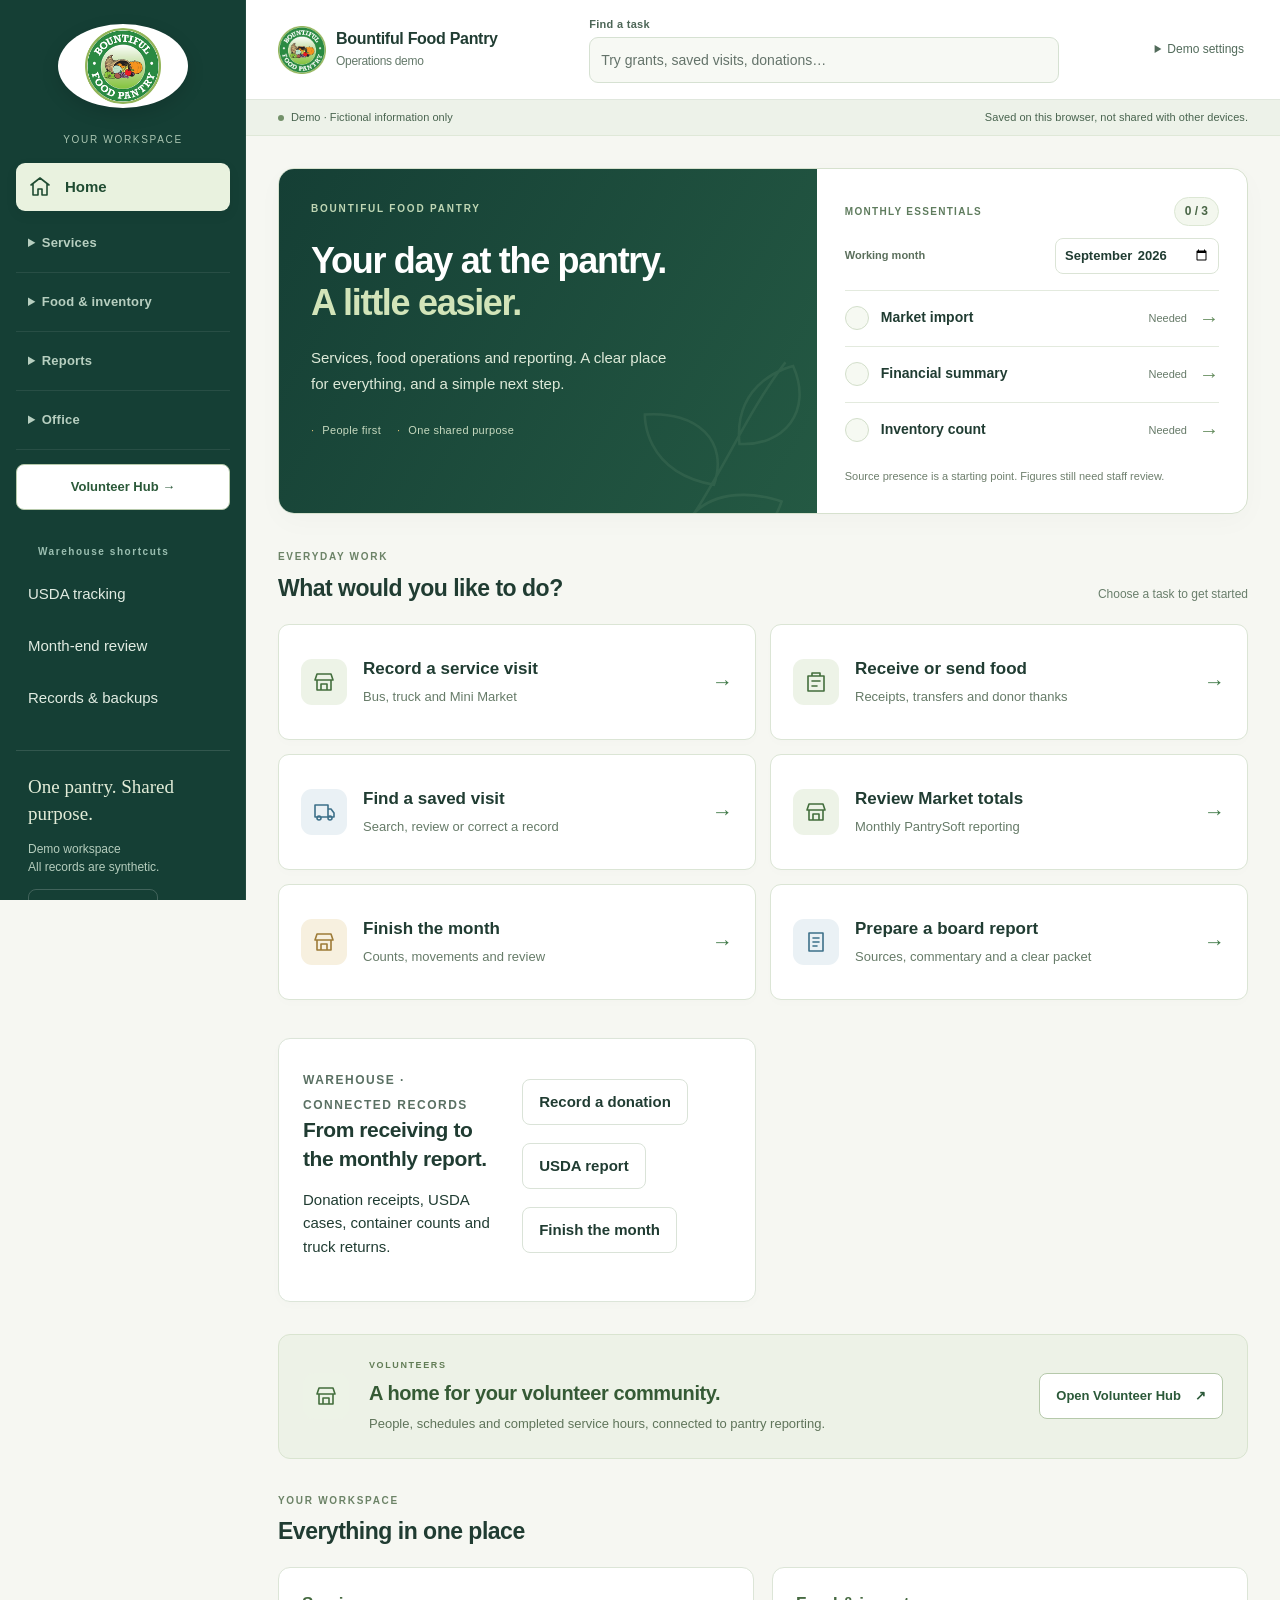
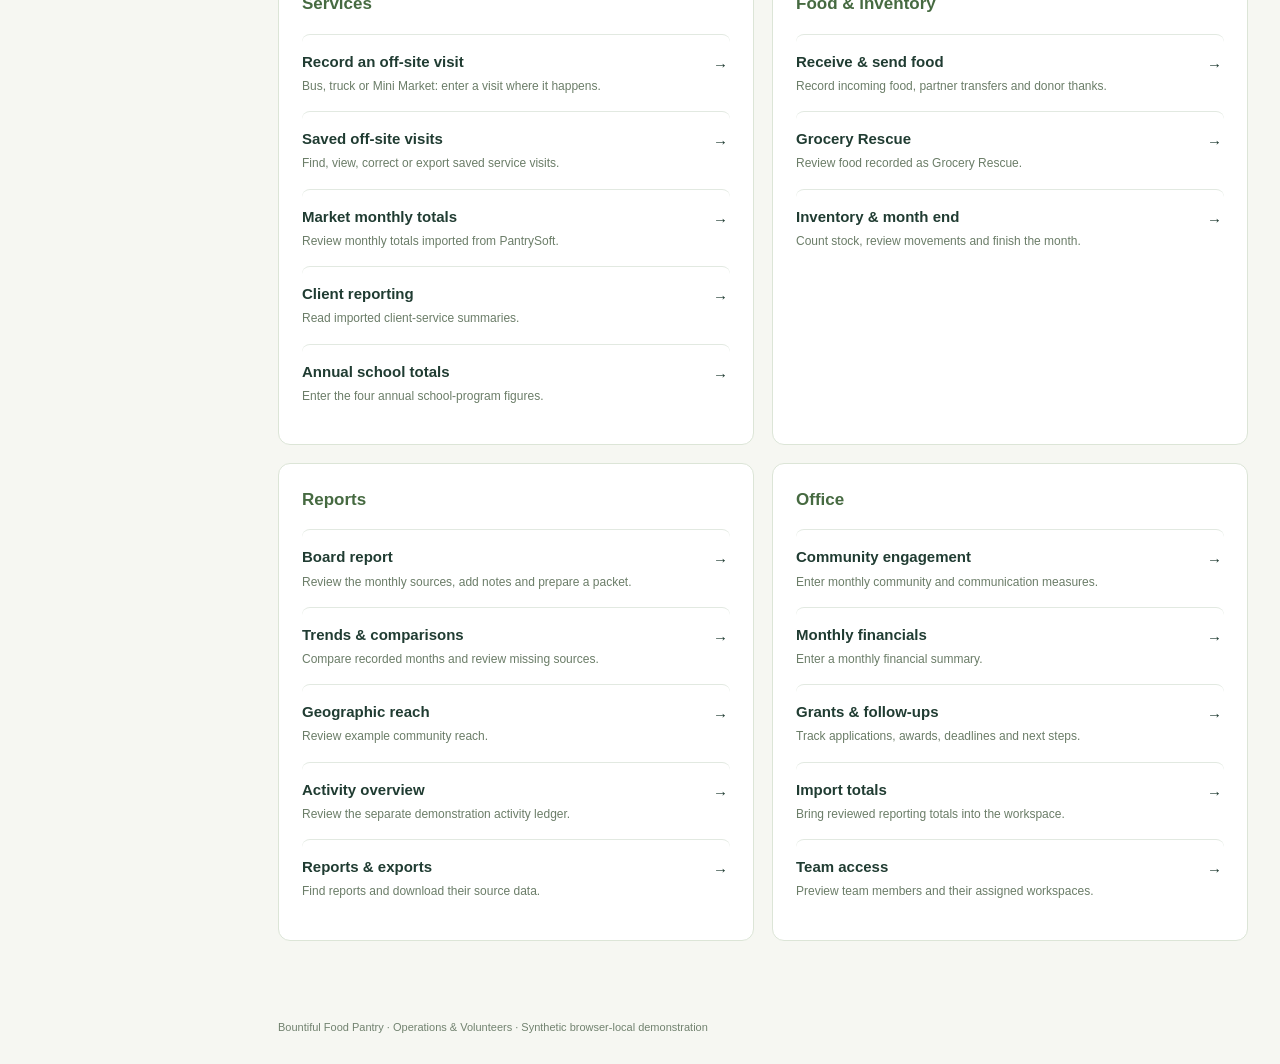
==== commit 72b1404f: "Connect USDA case tracking, warehouse workflows and source-aware monthly reports" ====
--- a/index.html
+++ b/index.html
@@ -1,2 +1,2 @@
-<!doctype html><html lang="en"><head><meta charset="utf-8"><meta name="viewport" content="width=device-width,initial-scale=1"><link rel="icon" href="logo.png"><meta name="description" content="Bountiful Food Pantry operations prototype with synthetic demonstration data."><title>Bountiful · Operations & Volunteers</title><link rel="stylesheet" href="style.css?v=22"><link rel="stylesheet" href="theme.css?v=36"><link rel="stylesheet" href="report.css?v=3"><link rel="stylesheet" href="workspace.css?v=2"><link rel="stylesheet" href="design.css?v=2"></head><body><a class="skip-link" href="#main-content">Skip to main content</a><aside><img class="logo" src="logo.png" alt="Bountiful Food Pantry"><div class="workspace">OPERATIONS WORKSPACE</div><nav id="nav" aria-label="Main workspace navigation"></nav><div class="aside-bottom"><strong>One pantry. Shared purpose.</strong><p>Demo workspace<br>All records are synthetic.</p><button id="reset" class="quiet">Reset demo data</button></div></aside><div class="shell"><header><div class="header-brand"><img src="logo.png" alt="Bountiful Food Pantry" class="header-logo"><div><span class="eyebrow">BOUNTIFUL FOOD PANTRY</span><span class="header-caption">Operations workspace</span></div></div><label>Preview role <select id="demoRole" aria-label="Preview user role"><option value="director">Executive Director</option><option value="staff">Staff</option><option value="volunteer">Volunteer</option></select></label><span class="badge">Demo · synthetic data</span><label>Location <select id="location"><option value="all">All locations</option><option value="bountiful">Bountiful</option><option value="north">Northern Davis · planned</option></select></label></header><main id="main-content" tabindex="-1"><div class="heading"><div><p id="breadcrumb" class="eyebrow"></p><h1 id="title"></h1><p id="subtitle"></p></div><button class="primary" id="mainAction">Record service</button></div><div class="filterbar"><span>Reporting period</span><label>From <input id="from" type="date" value="2026-09-01"></label><label>To <input id="to" type="date" value="2026-09-30"></label><span id="periodStatus"></span></div><div id="content" aria-live="off"></div></main><footer>Synthetic demonstration only · No connection to live pantry or volunteer systems</footer></div><dialog id="modal" aria-labelledby="modalTitle"><form id="entry"><div class="dialog-head"><h2 id="modalTitle"></h2><button type="button" id="close" aria-label="Close form">×</button></div><div id="fields"></div><p class="muted">Saved once. Included automatically in the matching dashboards and reports.</p><button class="primary" type="submit">Save record</button></form></dialog><div id="toast" role="status"></div><script src="app.js?v=86"></script><script src="workspace.js?v=4"></script><script src="volunteer-shared.js?v=1"></script><script src="suite.js?v=1"></script></body></html>
+<!doctype html><html lang="en"><head><meta charset="utf-8"><meta name="viewport" content="width=device-width,initial-scale=1"><link rel="icon" href="logo.png"><meta name="description" content="Bountiful Food Pantry operations prototype with synthetic demonstration data."><title>Bountiful · Operations & Volunteers</title><link rel="stylesheet" href="style.css?v=22"><link rel="stylesheet" href="theme.css?v=36"><link rel="stylesheet" href="report.css?v=3"><link rel="stylesheet" href="workspace.css?v=2"><link rel="stylesheet" href="design.css?v=2"><link rel="stylesheet" href="warehouse.css?v=3"></head><body><a class="skip-link" href="#main-content">Skip to main content</a><aside><img class="logo" src="logo.png" alt="Bountiful Food Pantry"><div class="workspace">OPERATIONS WORKSPACE</div><nav id="nav" aria-label="Main workspace navigation"></nav><div class="aside-bottom"><strong>One pantry. Shared purpose.</strong><p>Demo workspace<br>All records are synthetic.</p><button id="reset" class="quiet">Reset demo data</button></div></aside><div class="shell"><header><div class="header-brand"><img src="logo.png" alt="Bountiful Food Pantry" class="header-logo"><div><span class="eyebrow">BOUNTIFUL FOOD PANTRY</span><span class="header-caption">Operations workspace</span></div></div><label>Preview role <select id="demoRole" aria-label="Preview user role"><option value="director">Executive Director</option><option value="staff">Staff</option><option value="volunteer">Volunteer</option></select></label><span class="badge">Demo · synthetic data</span><label>Location <select id="location"><option value="all">All locations</option><option value="bountiful">Bountiful</option><option value="north">Northern Davis · planned</option></select></label></header><main id="main-content" tabindex="-1"><div class="heading"><div><p id="breadcrumb" class="eyebrow"></p><h1 id="title"></h1><p id="subtitle"></p></div><button class="primary" id="mainAction">Record service</button></div><div class="filterbar"><span>Reporting period</span><label>From <input id="from" type="date" value="2026-09-01"></label><label>To <input id="to" type="date" value="2026-09-30"></label><span id="periodStatus"></span></div><div id="content" aria-live="off"></div></main><footer>Synthetic demonstration only · No connection to live pantry or volunteer systems</footer></div><dialog id="modal" aria-labelledby="modalTitle"><form id="entry"><div class="dialog-head"><h2 id="modalTitle"></h2><button type="button" id="close" aria-label="Close form">×</button></div><div id="fields"></div><p class="muted">Saved once. Included automatically in the matching dashboards and reports.</p><button class="primary" type="submit">Save record</button></form></dialog><div id="toast" role="status"></div><script src="app.js?v=88"></script><script src="workspace.js?v=4"></script><script src="volunteer-shared.js?v=1"></script><script src="suite.js?v=1"></script><script src="warehouse-core.js?v=20261103final"></script><script src="warehouse-imports.js?v=20261103final"></script><script src="warehouse.js?v=20261103final"></script></body></html>
 
--- a/warehouse.css
+++ b/warehouse.css
@@ -0,0 +1,12 @@
+
+/* BFP warehouse: readable labels, generous controls, source-aware reporting. */
+.warehouse-workspace #content{max-width:1320px}.wh-heading{display:flex;justify-content:space-between;gap:24px;align-items:center;padding:12px 0 24px}.wh-heading h2{font-size:clamp(26px,3vw,36px);line-height:1.2;letter-spacing:-.7px;color:#193e31;margin:5px 0 10px}.wh-heading p{max-width:750px}.wh-tabs{display:flex;flex-wrap:wrap;gap:8px;border-bottom:1px solid #cadbd1;padding-bottom:18px;margin-bottom:16px}.wh-tabs button{background:#fff;color:#244e3d;border:1px solid #b8cec0;min-height:48px;font-size:16px}.wh-tabs button[aria-pressed=true]{background:#214c39;color:#fff;border-color:#214c39;box-shadow:0 4px 12px #193e311c}.wh-storage-note{background:#ecf4ef;border-left:4px solid #6b8a73;padding:12px 16px;font-size:14px!important;line-height:1.5}.wh-toolbar{display:flex;flex-wrap:wrap;align-items:end;gap:12px;margin:18px 0}.wh-toolbar p{margin:auto 0}.wh-card{margin:20px 0;padding:26px;border-color:#d4e2d8}.wh-card h2{font-size:23px;color:#1c4634}.wh-card p{font-size:17px;line-height:1.65;max-width:1000px}.wh-table{margin:16px 0;max-width:100%;border:1px solid #dde8e0;border-radius:12px}.wh-table table{font-size:16px;width:100%;min-width:620px}.wh-table th{background:#edf4ef;color:#254737;font-size:13px;letter-spacing:.025em;white-space:normal;vertical-align:bottom}.wh-table td{padding:15px 12px;vertical-align:top}.wh-table small{display:block;margin-top:5px;line-height:1.5;font-size:13px;color:#506759}.wh-table td button{display:block;min-height:40px;min-width:75px;margin-bottom:7px;font-size:14px;padding:8px 13px}.wh-empty{padding:22px;background:#f5f8f4;border-radius:14px}.wh-pending{color:#7b4c16;font-weight:700}.wh-home{display:flex;align-items:center;gap:24px;justify-content:space-between;margin-top:24px}.wh-form-grid{display:grid;grid-template-columns:repeat(2,minmax(0,1fr));gap:19px}.wh-form-grid label, #whDialog form>label{display:flex;flex-direction:column;gap:7px;font-size:16px;color:#294938;font-weight:600}.wh-form-grid input,.wh-form-grid select,.wh-form-grid textarea,#whDialog input,#whDialog select,#whDialog textarea{font-family:inherit;font-size:17px;min-height:48px;padding:11px;border:1px solid #90a99b;border-radius:9px;min-width:0;width:100%;background:#fff;color:#203e2f}.wh-form-grid textarea{min-height:96px}.wh-wide{grid-column:1/-1}.wh-form-grid [hidden]{display:none!important}.wh-check{display:flex!important;flex-direction:row!important;align-items:center;gap:10px!important;font-weight:400!important;line-height:1.5}.wh-check input{width:22px!important;height:22px!important;min-height:22px!important;flex-shrink:0}.wh-calculation{border:1px solid #bed6c5;background:#edf6ee;border-radius:12px;padding:13px;display:flex;flex-direction:column;gap:4px}.wh-calculation strong{font-size:22px;color:#1b5638}.wh-calculation small{font-size:13px}.wh-error{color:#992e25;font-size:17px;font-weight:600;margin:0}.wh-run-line{display:grid;grid-template-columns:repeat(2,minmax(0,1fr));gap:12px;border:1px solid #a9bfb0;border-radius:12px;padding:16px;margin-bottom:16px}.wh-run-line legend{font-weight:700;padding:0 6px}.wh-run-line label{display:flex;flex-direction:column;gap:6px}#whDialog{width:min(960px,96vw);max-width:96vw;max-height:92vh;border:1px solid #adc4b5;border-radius:20px;padding:28px;box-shadow:0 24px 100px #0c2b3355;background:#fffefa;color:#233e2f}#whDialog::backdrop{background:#122b2388;backdrop-filter:blur(3px)}#whDialog .dialog-head{display:flex;align-items:start;justify-content:space-between;gap:20px;margin-bottom:24px}#whDialog .dialog-head h2{font-size:27px;line-height:1.25;margin:0}#whDialog .dialog-head button{font-size:30px;min-width:48px;line-height:1}#whDialog p{line-height:1.6}#whDialog fieldset{border:1px solid #b8cdbf;border-radius:12px;padding:15px}#whDialog fieldset .wh-check{display:inline-flex!important;margin:8px 16px 8px 0}.wh-file{display:flex;flex-direction:column;gap:9px;font-weight:600}.wh-file input{font-size:16px;max-width:95%}.wh-print-head{display:flex;align-items:center;gap:20px;border-bottom:2px solid #25523a;padding-bottom:12px}.wh-print-head img{width:100px;height:80px;object-fit:contain}.wh-print-head h1{font-size:24px!important;margin:0}.wh-print-head p{font-size:12px!important;margin:8px 0 0}.wh-demo-mark{font-size:11px!important;font-weight:700;letter-spacing:1px;color:#715221;border:1px solid #baa57d;padding:7px}.wh-print-note{font-size:11px!important}.wh-report-page{padding:14px 0;break-after:page}.wh-report-page:last-child{break-after:auto}.wh-board-flow strong{overflow-wrap:anywhere}#nav [data-wh-nav] button{display:block;width:100%;text-align:left;margin:4px 0}
+@media(max-width:700px){.wh-heading,.wh-home{display:block}.wh-heading>.wh-tab{margin-top:12px}.wh-form-grid,.wh-run-line{grid-template-columns:1fr}.wh-wide{grid-column:1}.wh-tabs{display:grid;grid-template-columns:1fr 1fr}.wh-tabs button{padding:10px 8px;text-align:center;font-size:15px}.wh-card{padding:20px 16px}.wh-card h2{font-size:22px}.wh-toolbar>*{max-width:100%}#whDialog{padding:20px 16px;border-radius:14px}.wh-form-grid{gap:16px}.wh-home .workspace-actions{margin-top:18px}.wh-report-page .wh-table{overflow-x:auto}}
+@page warehouse-landscape{size:letter landscape;margin:.35in}
+@page warehouse-portrait{size:letter portrait;margin:.5in}
+@media print{body[data-wh-printing=true]{background:white!important}body[data-wh-printing=true]>*:not(#whDialog){display:none!important}body[data-wh-printing=true] #whDialog{position:static;display:block!important;max-width:none!important;max-height:none!important;width:auto!important;height:auto!important;overflow:visible!important;margin:0!important;padding:0!important;border:0!important;border-radius:0!important;box-shadow:none!important;background:white!important}body[data-wh-printing=true] #whDialog::backdrop{display:none}body[data-wh-printing=true] .dialog-head,body[data-wh-printing=true] .no-print{display:none!important}body[data-wh-printing=true] #whDialogBody,body[data-wh-printing=true] #whPrint{display:block!important;overflow:visible!important;margin:0!important;padding:0!important}body[data-wh-printing=true] #whPrint.wh-landscape{page:warehouse-landscape}body[data-wh-printing=true] #whPrint.wh-portrait{page:warehouse-portrait}body[data-wh-printing=true] .wh-report-page{min-height:6.8in;break-inside:avoid}body[data-wh-printing=true] .wh-table{overflow:visible!important;border-radius:0;margin:10px 0}body[data-wh-printing=true] .wh-table table{min-width:0!important;width:100%;font-size:10px;table-layout:fixed}body[data-wh-printing=true] .wh-table th{font-size:9px;padding:7px!important}body[data-wh-printing=true] .wh-table td{padding:7px!important;overflow-wrap:anywhere}body[data-wh-printing=true] .wh-table small{font-size:9px}body[data-wh-printing=true] #whDialog p{font-size:11px;line-height:1.4}body[data-wh-printing=true] #whDialog h2{font-size:15px}body[data-wh-printing=true] .wh-print-head h1{font-size:21px!important}body[data-wh-printing=true] .wh-demo-mark{font-size:9px!important}body[data-wh-printing=true] .wh-print-note{font-size:9px!important}}
+
+.wh-demo-start{display:flex;align-items:center;justify-content:space-between;gap:20px;background:#fff6dd;border:1px solid #decd9c;border-radius:14px;padding:20px;margin:20px 0}.wh-demo-start p{margin:5px 0 0;font-size:15px}.wh-demo-start strong{font-size:18px;color:#4f4c24}@media(max-width:700px){.wh-demo-start{display:block}.wh-demo-start button{margin-top:15px}}
+
+@media(max-width:700px){.wh-table table{min-width:0!important;display:block}.wh-table thead{display:none}.wh-table tbody,.wh-table tr{display:block;width:100%}.wh-table tbody tr{padding:12px 14px;border-bottom:2px solid #dce7df}.wh-table tbody tr:last-child{border-bottom:0}.wh-table td{display:grid;grid-template-columns:minmax(0,43%) minmax(0,57%);gap:4px 8px;align-items:start;padding:7px 0!important;border:0;overflow-wrap:anywhere;font-size:16px}.wh-table td:before{content:attr(data-label);font-size:13px;font-weight:700;line-height:1.5;color:#45664f}.wh-table td small,.wh-table td button{grid-column:2}.wh-table td button{min-height:44px;margin:2px 0;text-align:center}.wh-table td:empty{display:none}.wh-table{overflow:visible!important}.wh-mapping{padding:15px;border:1px solid #bccfbe;border-radius:12px;margin:18px 0}.wh-mapping summary{font-size:18px;font-weight:700;cursor:pointer}.wh-mapping .wh-form-grid{margin-top:15px}}
+@media print{.wh-table table{display:table!important}.wh-table thead{display:table-header-group!important}.wh-table tbody{display:table-row-group!important}.wh-table tr{display:table-row!important;padding:0!important}.wh-table td,.wh-table th{display:table-cell!important}.wh-table td:before{display:none!important}.wh-table td:empty{display:table-cell!important}}
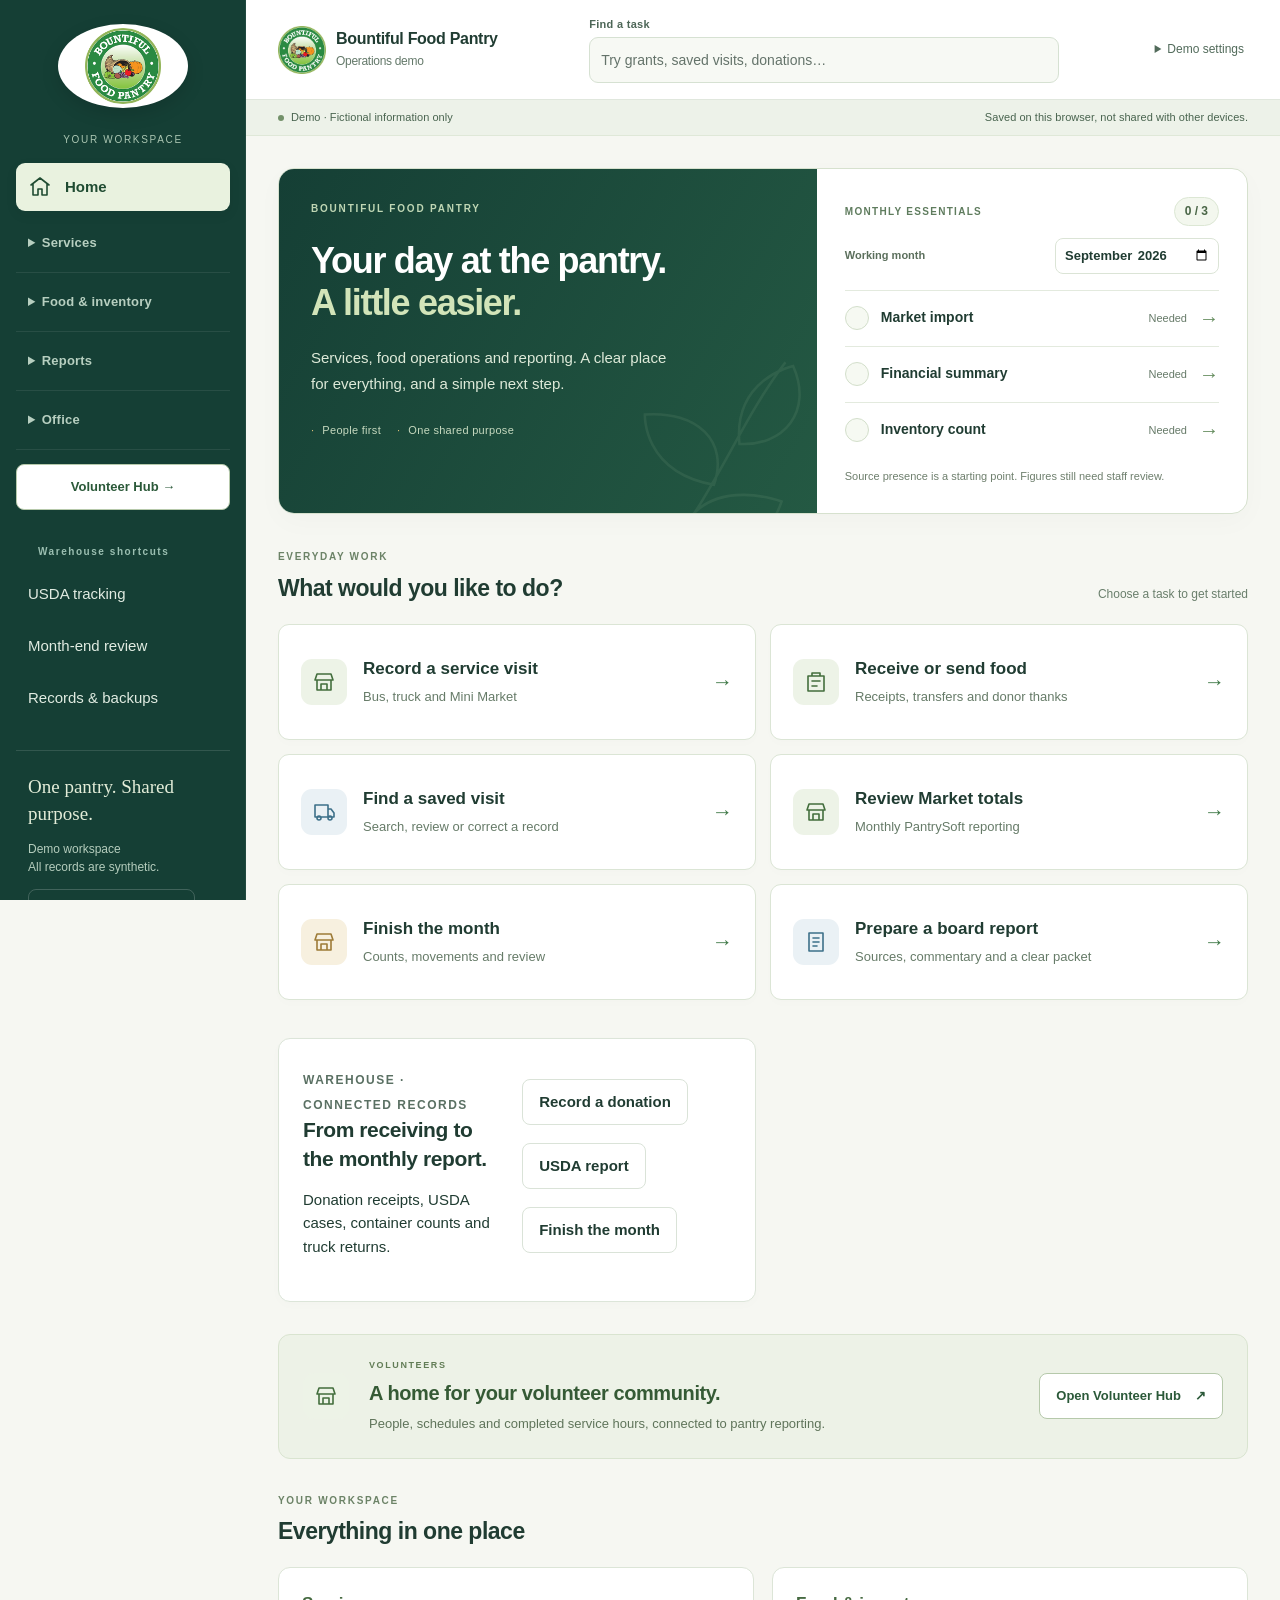
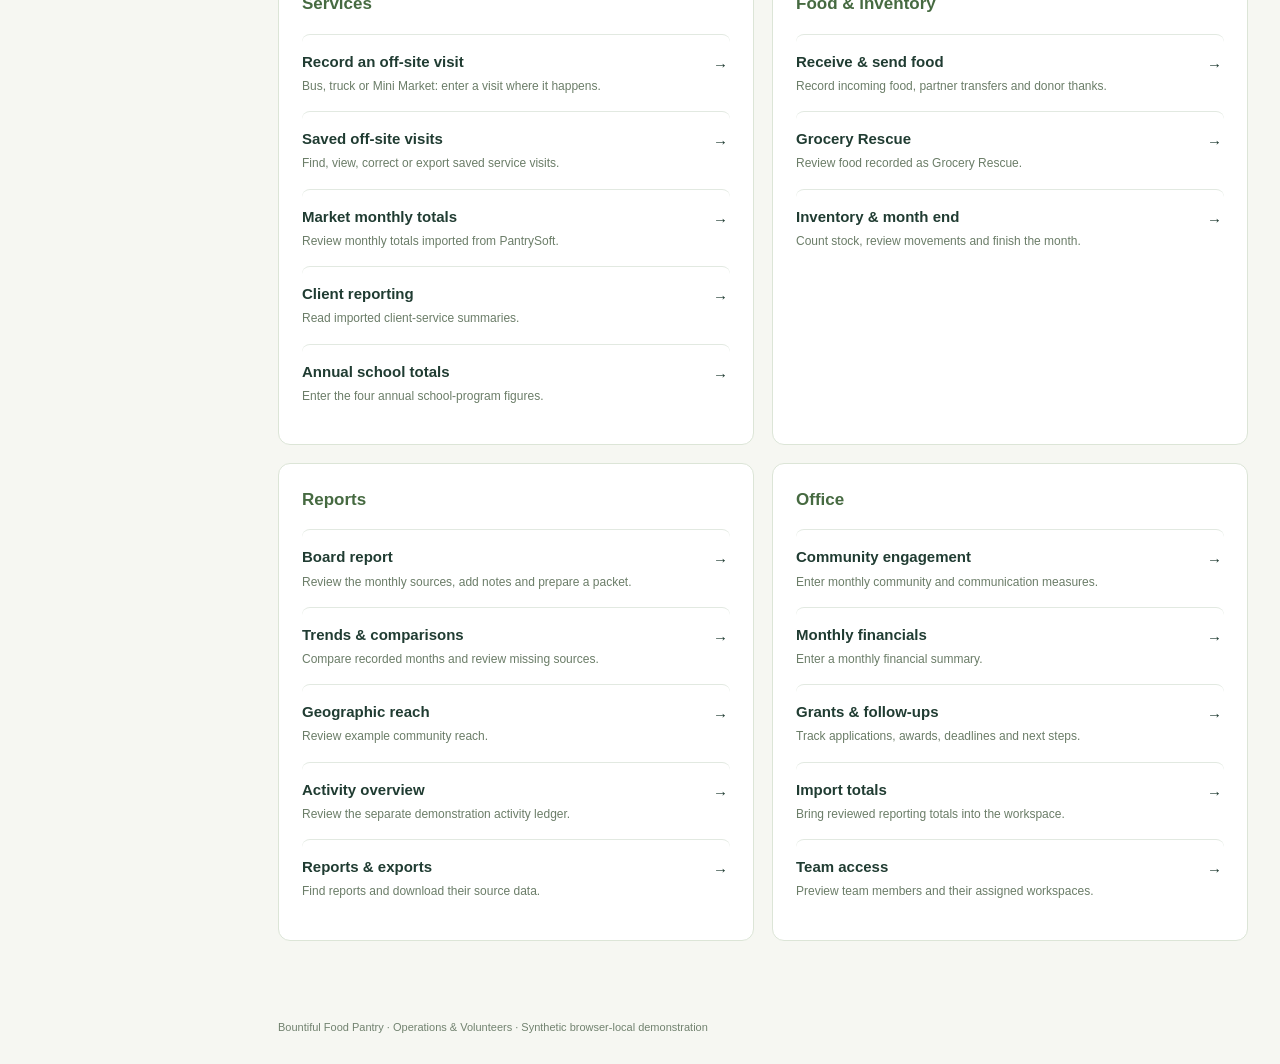
==== commit 90f7aef5: "Include warehouse records in the explicitly scoped operations demo reset" ====
--- a/index.html
+++ b/index.html
@@ -1,2 +1,2 @@
-<!doctype html><html lang="en"><head><meta charset="utf-8"><meta name="viewport" content="width=device-width,initial-scale=1"><link rel="icon" href="logo.png"><meta name="description" content="Bountiful Food Pantry operations prototype with synthetic demonstration data."><title>Bountiful · Operations & Volunteers</title><link rel="stylesheet" href="style.css?v=22"><link rel="stylesheet" href="theme.css?v=36"><link rel="stylesheet" href="report.css?v=3"><link rel="stylesheet" href="workspace.css?v=2"><link rel="stylesheet" href="design.css?v=2"><link rel="stylesheet" href="warehouse.css?v=3"></head><body><a class="skip-link" href="#main-content">Skip to main content</a><aside><img class="logo" src="logo.png" alt="Bountiful Food Pantry"><div class="workspace">OPERATIONS WORKSPACE</div><nav id="nav" aria-label="Main workspace navigation"></nav><div class="aside-bottom"><strong>One pantry. Shared purpose.</strong><p>Demo workspace<br>All records are synthetic.</p><button id="reset" class="quiet">Reset demo data</button></div></aside><div class="shell"><header><div class="header-brand"><img src="logo.png" alt="Bountiful Food Pantry" class="header-logo"><div><span class="eyebrow">BOUNTIFUL FOOD PANTRY</span><span class="header-caption">Operations workspace</span></div></div><label>Preview role <select id="demoRole" aria-label="Preview user role"><option value="director">Executive Director</option><option value="staff">Staff</option><option value="volunteer">Volunteer</option></select></label><span class="badge">Demo · synthetic data</span><label>Location <select id="location"><option value="all">All locations</option><option value="bountiful">Bountiful</option><option value="north">Northern Davis · planned</option></select></label></header><main id="main-content" tabindex="-1"><div class="heading"><div><p id="breadcrumb" class="eyebrow"></p><h1 id="title"></h1><p id="subtitle"></p></div><button class="primary" id="mainAction">Record service</button></div><div class="filterbar"><span>Reporting period</span><label>From <input id="from" type="date" value="2026-09-01"></label><label>To <input id="to" type="date" value="2026-09-30"></label><span id="periodStatus"></span></div><div id="content" aria-live="off"></div></main><footer>Synthetic demonstration only · No connection to live pantry or volunteer systems</footer></div><dialog id="modal" aria-labelledby="modalTitle"><form id="entry"><div class="dialog-head"><h2 id="modalTitle"></h2><button type="button" id="close" aria-label="Close form">×</button></div><div id="fields"></div><p class="muted">Saved once. Included automatically in the matching dashboards and reports.</p><button class="primary" type="submit">Save record</button></form></dialog><div id="toast" role="status"></div><script src="app.js?v=88"></script><script src="workspace.js?v=4"></script><script src="volunteer-shared.js?v=1"></script><script src="suite.js?v=1"></script><script src="warehouse-core.js?v=20261103final"></script><script src="warehouse-imports.js?v=20261103final"></script><script src="warehouse.js?v=20261103final"></script></body></html>
+<!doctype html><html lang="en"><head><meta charset="utf-8"><meta name="viewport" content="width=device-width,initial-scale=1"><link rel="icon" href="logo.png"><meta name="description" content="Bountiful Food Pantry operations prototype with synthetic demonstration data."><title>Bountiful · Operations & Volunteers</title><link rel="stylesheet" href="style.css?v=22"><link rel="stylesheet" href="theme.css?v=36"><link rel="stylesheet" href="report.css?v=3"><link rel="stylesheet" href="workspace.css?v=2"><link rel="stylesheet" href="design.css?v=2"><link rel="stylesheet" href="warehouse.css?v=3"></head><body><a class="skip-link" href="#main-content">Skip to main content</a><aside><img class="logo" src="logo.png" alt="Bountiful Food Pantry"><div class="workspace">OPERATIONS WORKSPACE</div><nav id="nav" aria-label="Main workspace navigation"></nav><div class="aside-bottom"><strong>One pantry. Shared purpose.</strong><p>Demo workspace<br>All records are synthetic.</p><button id="reset" class="quiet">Reset demo data</button></div></aside><div class="shell"><header><div class="header-brand"><img src="logo.png" alt="Bountiful Food Pantry" class="header-logo"><div><span class="eyebrow">BOUNTIFUL FOOD PANTRY</span><span class="header-caption">Operations workspace</span></div></div><label>Preview role <select id="demoRole" aria-label="Preview user role"><option value="director">Executive Director</option><option value="staff">Staff</option><option value="volunteer">Volunteer</option></select></label><span class="badge">Demo · synthetic data</span><label>Location <select id="location"><option value="all">All locations</option><option value="bountiful">Bountiful</option><option value="north">Northern Davis · planned</option></select></label></header><main id="main-content" tabindex="-1"><div class="heading"><div><p id="breadcrumb" class="eyebrow"></p><h1 id="title"></h1><p id="subtitle"></p></div><button class="primary" id="mainAction">Record service</button></div><div class="filterbar"><span>Reporting period</span><label>From <input id="from" type="date" value="2026-09-01"></label><label>To <input id="to" type="date" value="2026-09-30"></label><span id="periodStatus"></span></div><div id="content" aria-live="off"></div></main><footer>Synthetic demonstration only · No connection to live pantry or volunteer systems</footer></div><dialog id="modal" aria-labelledby="modalTitle"><form id="entry"><div class="dialog-head"><h2 id="modalTitle"></h2><button type="button" id="close" aria-label="Close form">×</button></div><div id="fields"></div><p class="muted">Saved once. Included automatically in the matching dashboards and reports.</p><button class="primary" type="submit">Save record</button></form></dialog><div id="toast" role="status"></div><script src="app.js?v=89"></script><script src="workspace.js?v=4"></script><script src="volunteer-shared.js?v=1"></script><script src="suite.js?v=1"></script><script src="warehouse-core.js?v=20261103final"></script><script src="warehouse-imports.js?v=20261103final"></script><script src="warehouse.js?v=20261103r2"></script></body></html>
 
